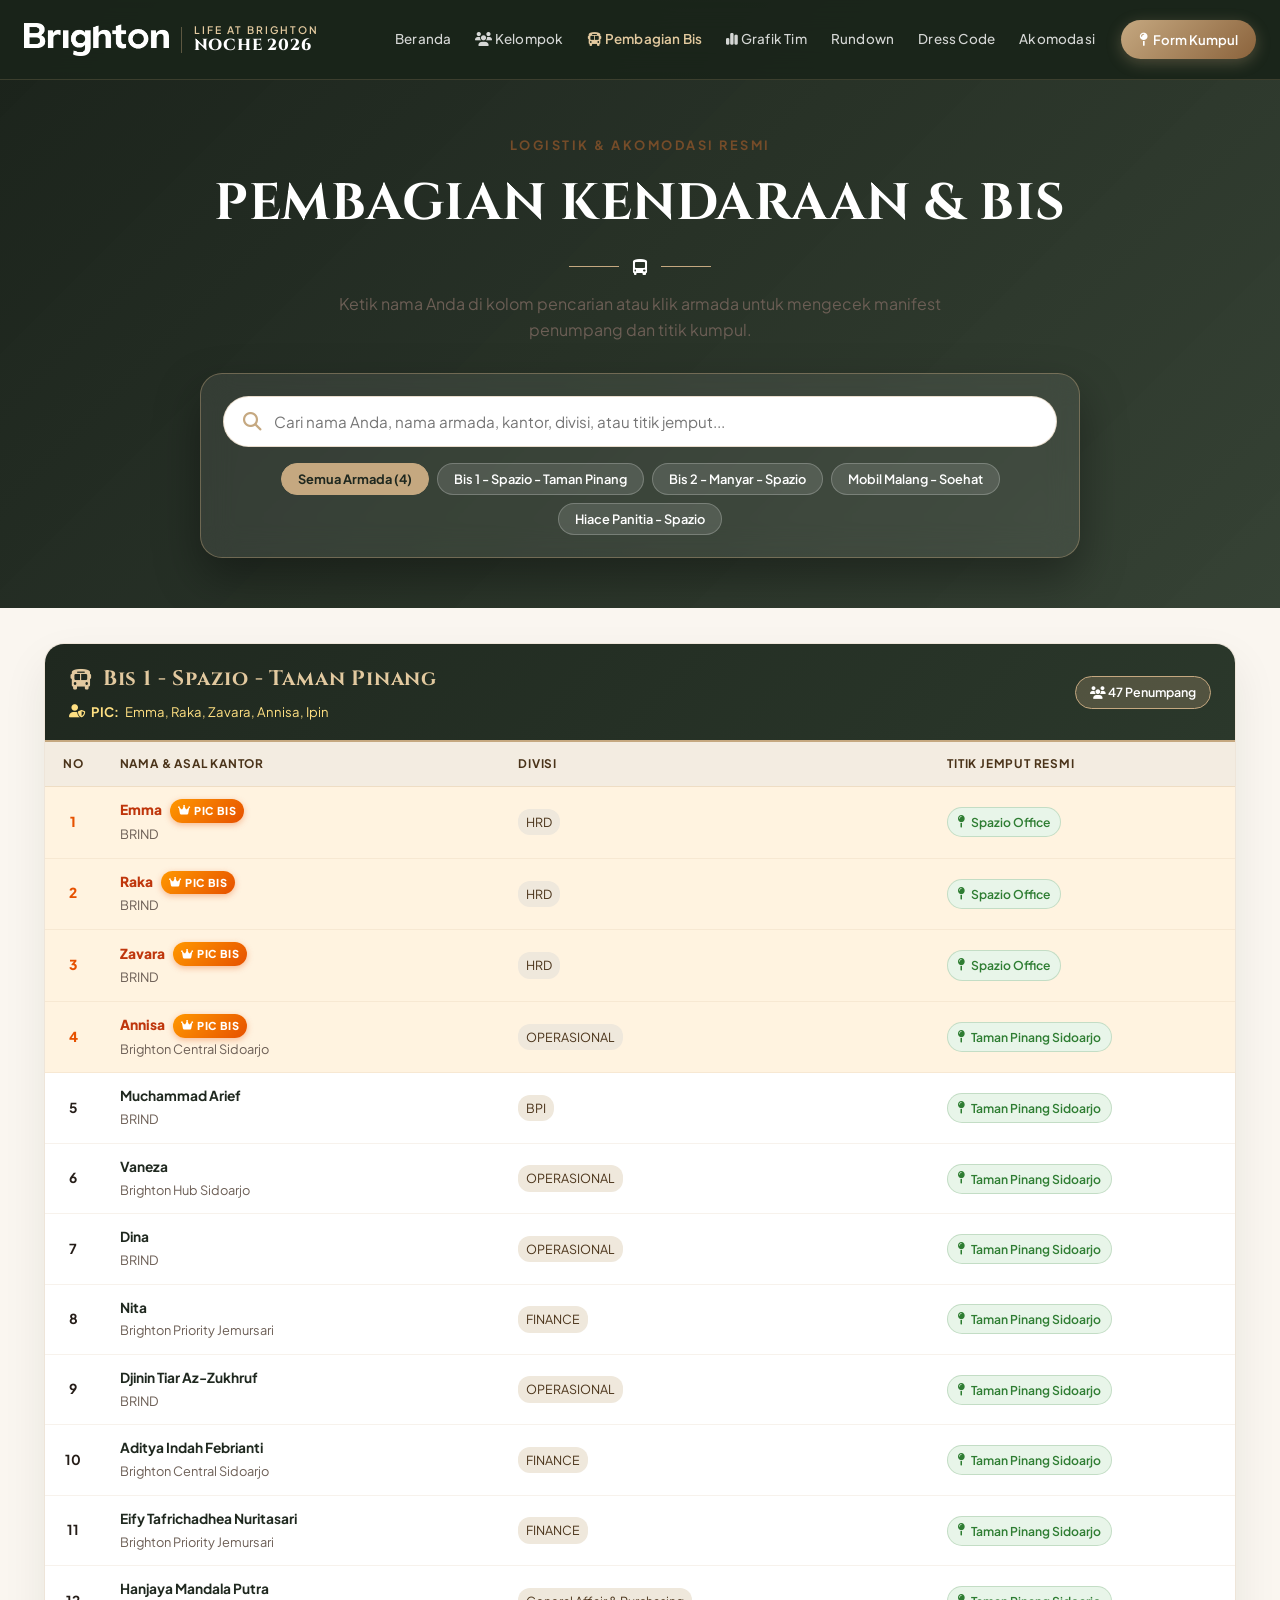
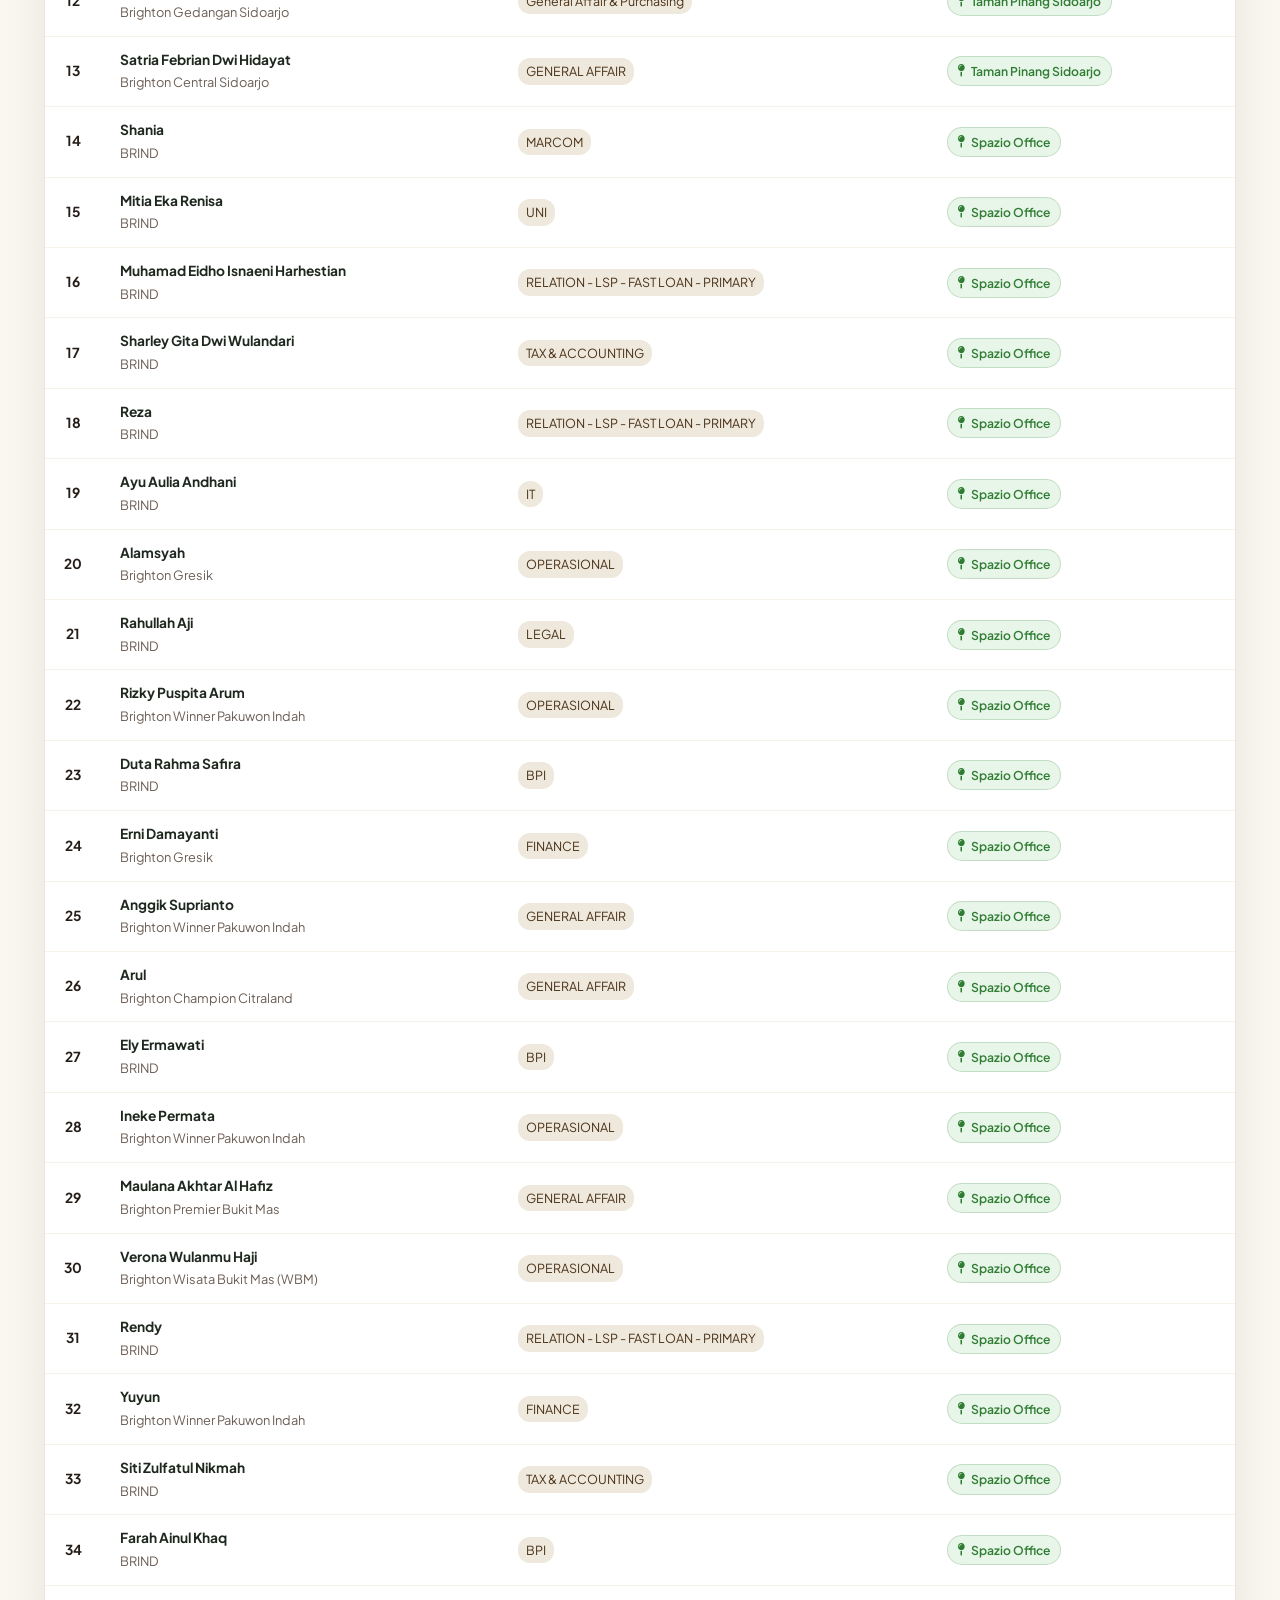
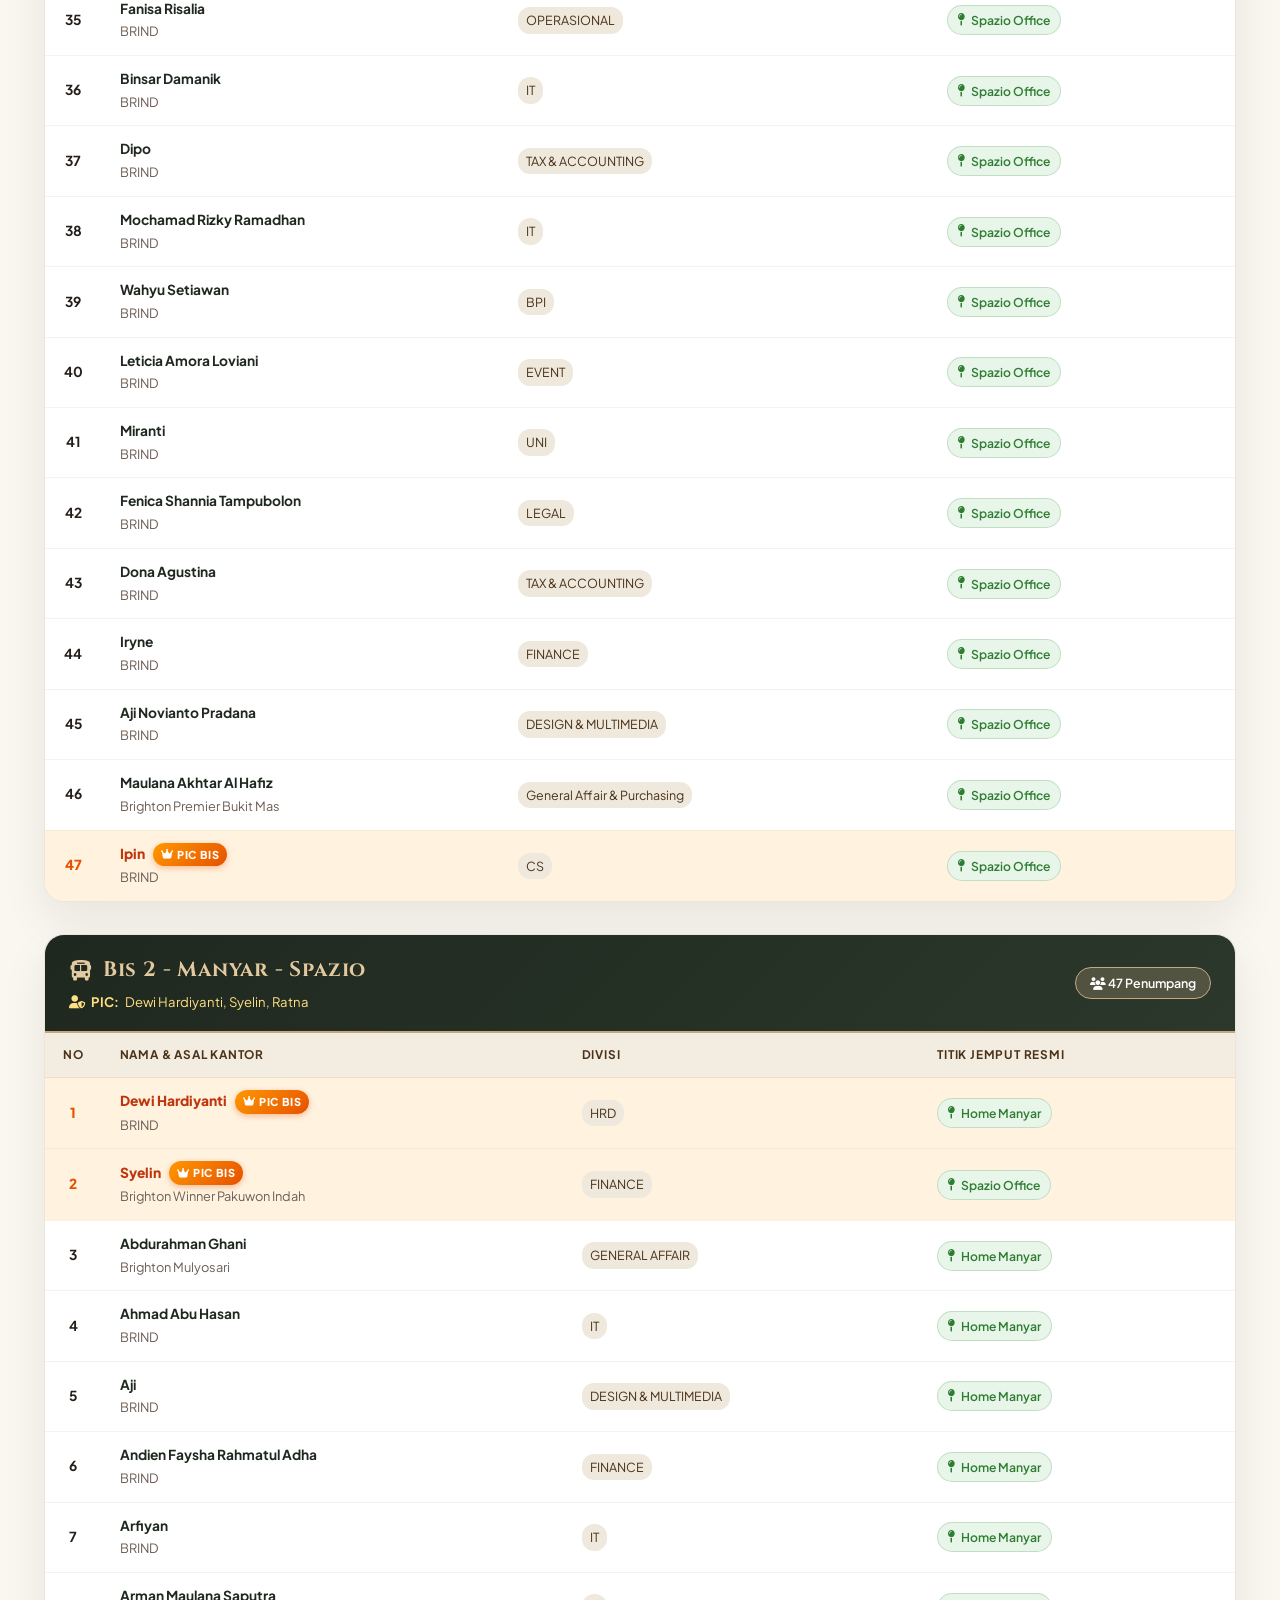
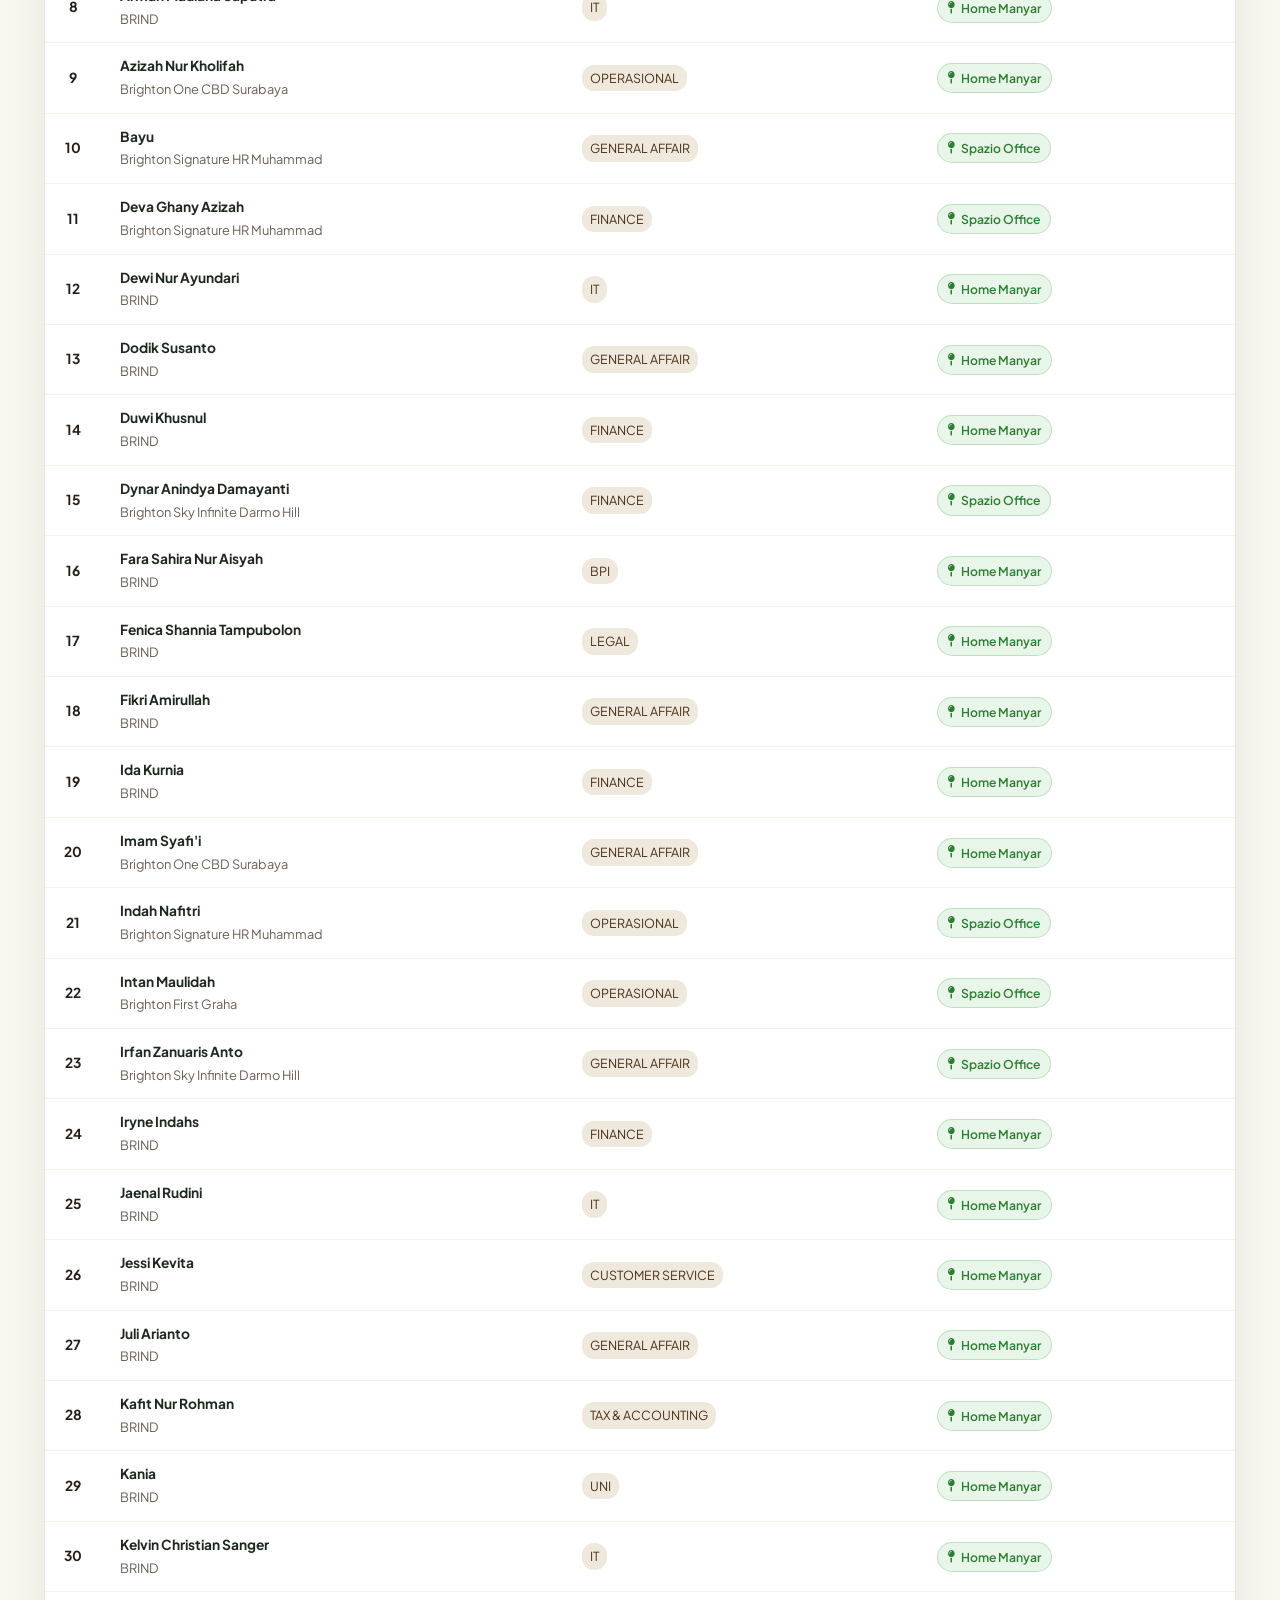
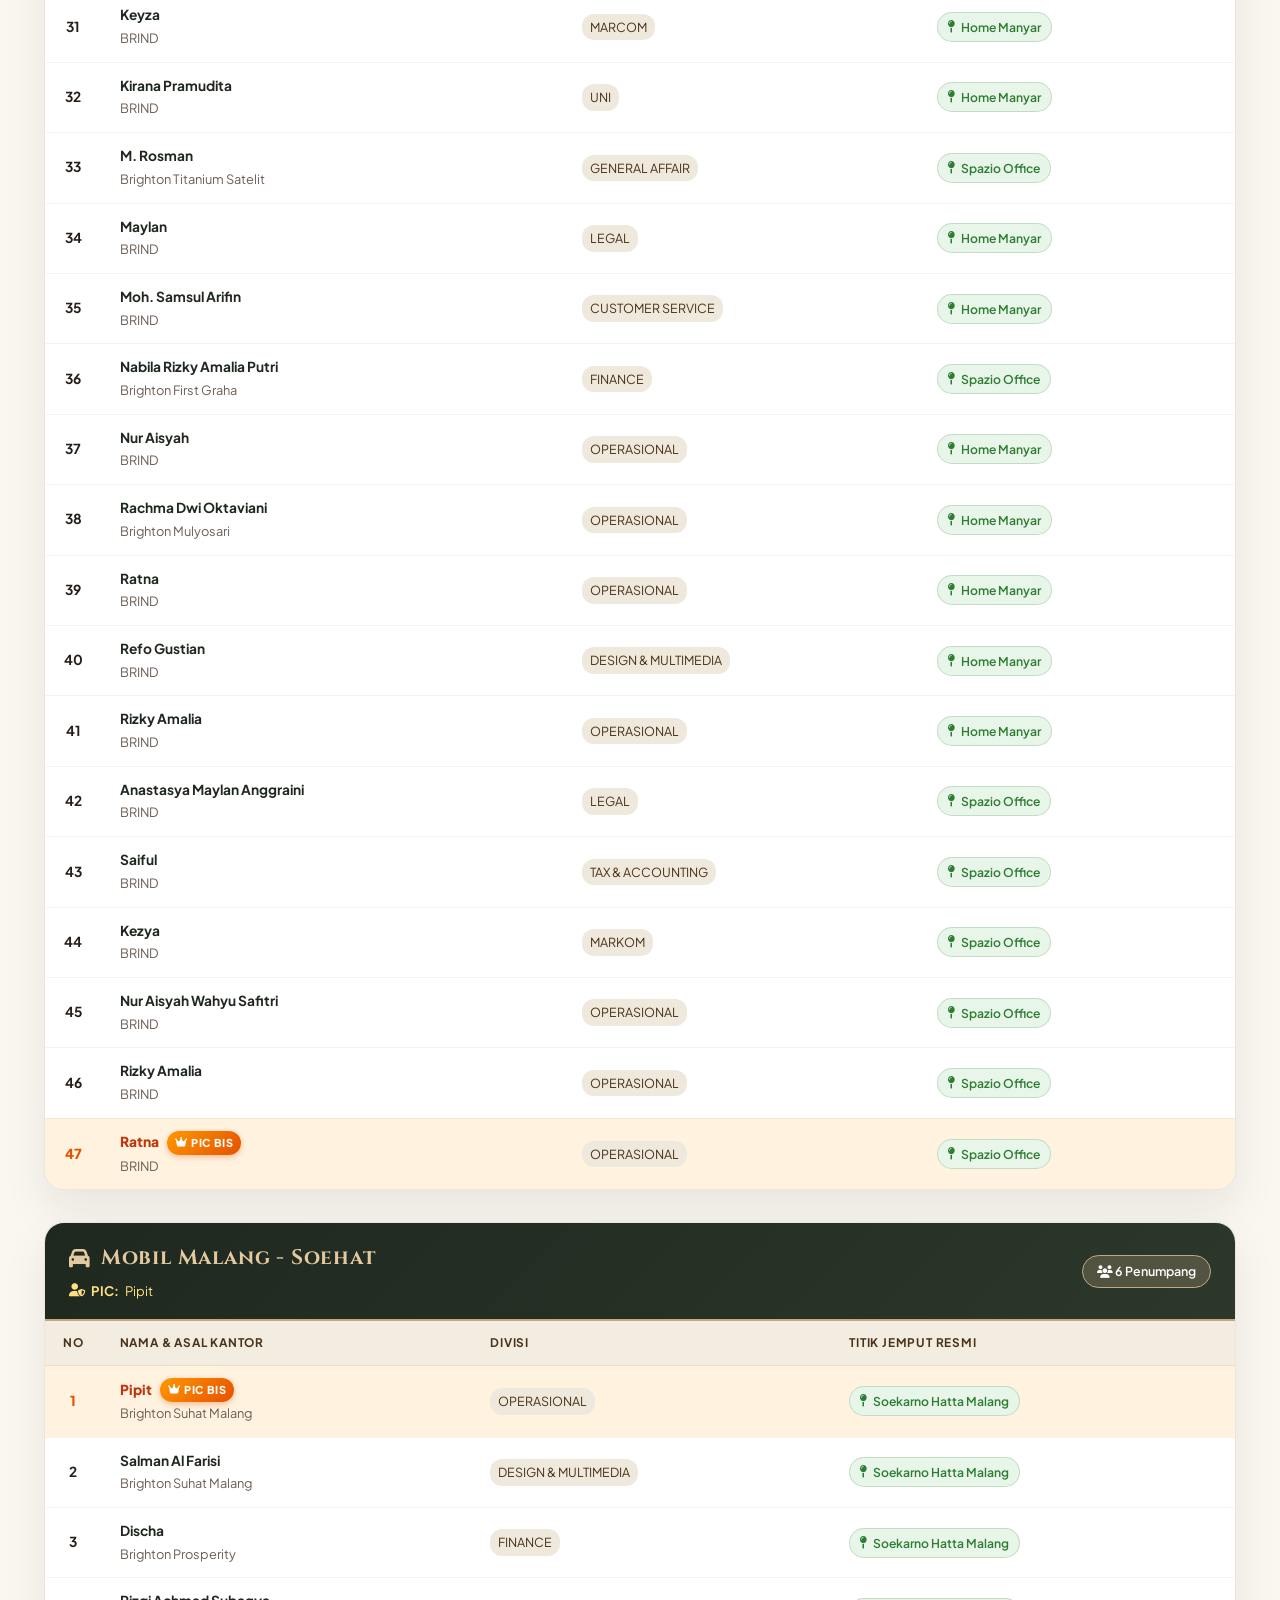
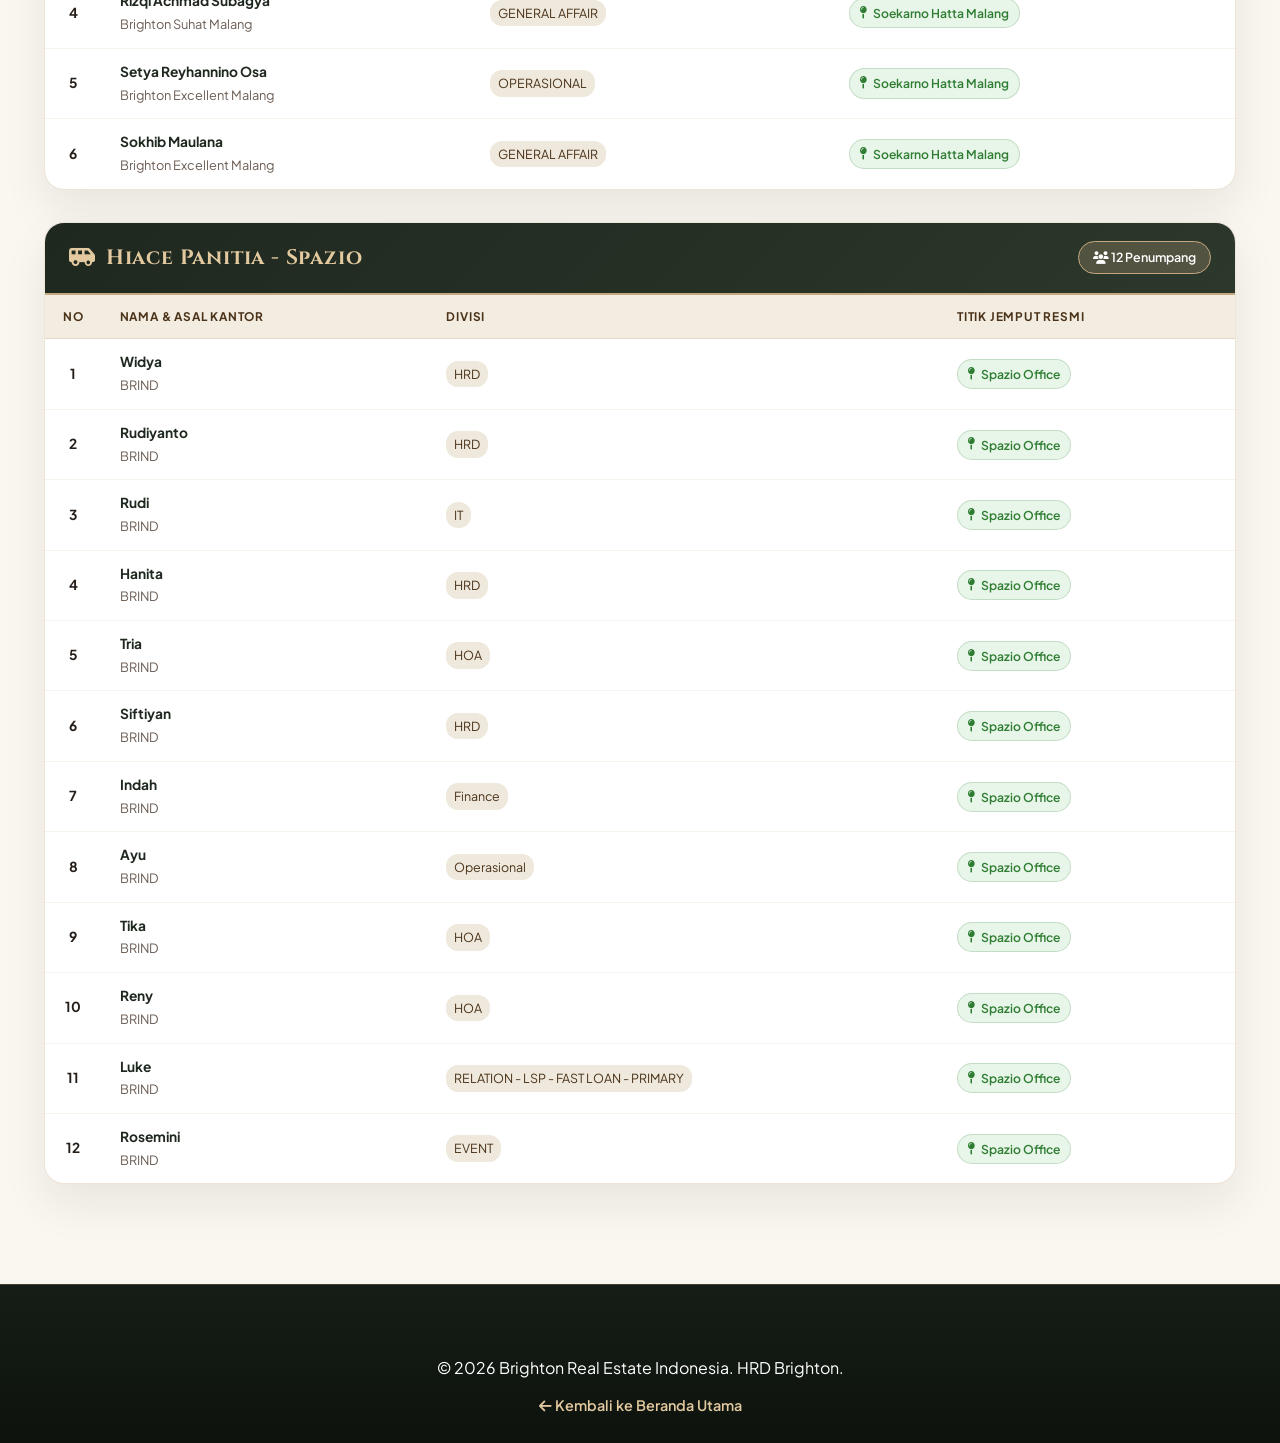
==== bis.html @ a63d6787 "update tim dan bis" ====
<!DOCTYPE html>
<html lang="id">
<head>
    <meta charset="UTF-8">
    <meta name="viewport" content="width=device-width, initial-scale=1.0, maximum-scale=5.0">
    <title>Pembagian Bis & Transportasi - Life at Brighton Noche 2026</title>
    <link rel="stylesheet" href="style.css">
    <link rel="stylesheet" href="bis.css">
    
    <!-- Google Fonts & FontAwesome -->
    <link rel="preconnect" href="https://fonts.googleapis.com">
    <link rel="preconnect" href="https://fonts.gstatic.com" crossorigin>
    <link href="https://fonts.googleapis.com/css2?family=Cinzel:wght@600;700;800;900&family=Plus+Jakarta+Sans:wght@300;400;500;600;700&display=swap" rel="stylesheet">
    <link rel="stylesheet" href="https://cdnjs.cloudflare.com/ajax/libs/font-awesome/6.5.1/css/all.min.css">
</head>
<body>
    <!-- Navbar Header -->
    <header class="navbar" id="navbar">
        <div class="nav-container">
            <a href="index.html" class="brand-logo">
                <img src="images/logo-brighton.png" alt="Brighton Real Estate" class="brighton-nav-logo">
                <div class="brand-divider"></div>
                <div class="brand-text">
                    <span class="brand-sub">LIFE AT BRIGHTON</span>
                    <span class="brand-main">NOCHE 2026</span>
                </div>
            </a>
            
            <nav class="nav-links" id="navLinks">
                <a href="index.html#hero" class="nav-item">Beranda</a>
                <a href="kelompok.html" class="nav-item"><i class="fa-solid fa-users"></i> Kelompok</a>
                <a href="bis.html" class="nav-item active highlight-nav"><i class="fa-solid fa-bus"></i> Pembagian Bis</a>
                <a href="index.html#scoreboard" class="nav-item"><i class="fa-solid fa-chart-simple"></i> Grafik Tim</a>
                <a href="index.html#schedule" class="nav-item">Rundown</a>
                <a href="index.html#dresscode" class="nav-item">Dress Code</a>
                <a href="index.html#transport" class="nav-item">Akomodasi</a>
                <a href="https://docs.google.com/forms/d/e/1FAIpQLSfqkaD5r7u9-YHUNoKOg950dkIO7lkdUXhkT6hwPVRhgtVIwg/viewform" target="_blank" class="nav-cta-btn"><i class="fa-solid fa-map-pin"></i> Form Kumpul</a>
            </nav>

            <button class="mobile-toggle" id="mobileToggle" aria-label="Buka Menu Navigasi">
                <span></span>
                <span></span>
                <span></span>
            </button>
        </div>
    </header>

    <!-- Header & Search Section -->
    <section class="bis-page-header">
        <div class="container text-center">
            <span class="sec-subtitle">LOGISTIK & AKOMODASI RESMI</span>
            <h1 class="page-title">PEMBAGIAN KENDARAAN & BIS</h1>
            <div class="sec-decor-line"><span></span><i class="fa-solid fa-bus-simple"></i><span></span></div>
            <p class="sec-desc">Ketik nama Anda di kolom pencarian atau klik armada untuk mengecek manifest penumpang dan titik kumpul.</p>
            
            <div class="search-filter-card">
                <div class="search-input-wrap">
                    <i class="fa-solid fa-magnifying-glass"></i>
                    <input type="text" id="busSearchInput" placeholder="Cari nama Anda, nama armada, kantor, divisi, atau titik jemput..." autocomplete="off">
                </div>
                <div class="filter-pills" id="vehicleFilterPills">
                    <button class="filter-pill active" data-vehicle="ALL">Semua Armada (4)</button>
                    <!-- Pills armada di-generate oleh bis.js -->
                </div>
            </div>
        </div>
    </section>

    <!-- Main Content List -->
    <main class="section-padding bg-cream" style="padding-top: 35px;">
        <div class="container">
            <div class="vehicles-cards-grid" id="vehiclesContainer">
                <!-- Rendered dynamically by bis.js -->
            </div>
        </div>
    </main>

    <!-- Footer -->
    <footer class="luxury-footer">
        <div class="container text-center">
            <p>&copy; 2026 Brighton Real Estate Indonesia. HRD Brighton.</p>
            <p style="margin-top: 10px;">
                <a href="index.html" class="back-link"><i class="fa-solid fa-arrow-left"></i> Kembali ke Beranda Utama</a>
            </p>
        </div>
    </footer>

    <script src="bis.js"></script>
</body>
</html>
---- style.css ----
/* 
  ==============================================================
  LIFE AT BRIGHTON - NOCHE DE PREMIOS 2026
  Clean & Perfectly Balanced Layout (Mobile-First Responsive)
  ==============================================================
*/

:root {
    --primary-deep: #1F281F;
    --primary-forest: #2B382B;
    --accent-gold: #C5A880;
    --gold-bright: #E2C99F;
    --earth-warm: #754C29;
    --earth-dark: #4A3319;
    --bg-cream: #FAF6F0;
    --bg-soft-gold: #F3ECE1;
    --bg-card: #FFFFFF;
    --text-primary: #251D18;
    --text-muted: #6C5E55;
    --border-light: rgba(197, 168, 128, 0.3);
    --shadow-luxury: 0 20px 45px rgba(31, 40, 31, 0.08);
    --shadow-glow: 0 10px 30px rgba(197, 168, 128, 0.25);
    --transition: all 0.35s cubic-bezier(0.16, 1, 0.3, 1);
}

* {
    margin: 0;
    padding: 0;
    box-sizing: border-box;
    -webkit-tap-highlight-color: transparent;
}

html {
    scroll-behavior: smooth;
    font-size: 16px;
}

body {
    font-family: 'Plus Jakarta Sans', sans-serif;
    background-color: var(--bg-cream);
    color: var(--text-primary);
    line-height: 1.65;
    overflow-x: hidden;
    width: 100%;
}

body.menu-open {
    overflow: hidden;
}

h1, h2, h3, h4 {
    font-family: 'Cinzel', serif;
    letter-spacing: 0.5px;
}

.container {
    max-width: 1240px;
    margin: 0 auto;
    padding: 0 24px;
    width: 100%;
}

.section-padding {
    padding: 100px 0;
    position: relative;
    z-index: 10;
}

.text-center { text-align: center; }
.bg-cream { background-color: var(--bg-cream); }
.bg-soft-gold { background-color: var(--bg-soft-gold); }

/* Spacing Helpers */
.spacing-desc {
    margin-bottom: 35px !important;
}

.spacing-desc-lg {
    margin-bottom: 40px !important;
}

/* -------------------------------------------------------------
   NAVBAR: DESKTOP & MOBILE DRAWER
   ------------------------------------------------------------- */
.navbar {
    position: fixed;
    top: 0;
    left: 0;
    width: 100%;
    height: 80px;
    z-index: 1000;
    display: flex;
    align-items: center;
    background: rgba(26, 36, 26, 0.92);
    backdrop-filter: blur(14px);
    -webkit-backdrop-filter: blur(14px);
    transition: var(--transition);
    border-bottom: 1px solid rgba(197, 168, 128, 0.2);
}

.navbar.scrolled {
    background: rgba(22, 30, 22, 0.98);
    height: 70px;
    box-shadow: 0 8px 30px rgba(0,0,0,0.25);
    border-bottom: 1px solid rgba(197, 168, 128, 0.35);
}

.nav-container {
    max-width: 1360px;
    width: 100%;
    margin: 0 auto;
    padding: 0 24px;
    display: flex;
    justify-content: space-between;
    align-items: center;
}

.brand-logo {
    text-decoration: none;
    display: flex;
    align-items: center;
    gap: 12px;
    flex-shrink: 0;
}

.brighton-nav-logo {
    height: 34px;
    width: auto;
    object-fit: contain;
    filter: brightness(0) invert(1);
    transition: var(--transition);
}

.brand-divider {
    width: 1px;
    height: 26px;
    background: rgba(197, 168, 128, 0.4);
}

.brand-text {
    display: flex;
    flex-direction: column;
}

.brand-sub {
    font-size: 0.65rem;
    letter-spacing: 2px;
    color: var(--gold-bright);
    font-weight: 600;
    line-height: 1.1;
}

.brand-main {
    font-family: 'Cinzel', serif;
    font-weight: 800;
    font-size: 1rem;
    color: #FFFFFF;
    letter-spacing: 0.8px;
    line-height: 1.2;
}

.nav-links {
    display: flex;
    align-items: center;
    gap: 16px;
}

.nav-item {
    color: rgba(255, 255, 255, 0.82);
    text-decoration: none;
    font-size: 0.84rem;
    font-weight: 500;
    letter-spacing: 0.2px;
    transition: var(--transition);
    padding: 6px 4px;
    white-space: nowrap;
}

.nav-item:hover, .nav-item.active {
    color: var(--gold-bright);
}

.highlight-nav {
    color: #FFAAA6;
    font-weight: 600;
}

.nav-cta-btn {
    background: linear-gradient(135deg, var(--accent-gold), #8B633C);
    color: #FFFFFF;
    text-decoration: none;
    padding: 9px 18px;
    border-radius: 30px;
    font-weight: 600;
    font-size: 0.82rem;
    transition: var(--transition);
    box-shadow: 0 4px 15px rgba(197, 168, 128, 0.3);
    white-space: nowrap;
    margin-left: 6px;
    display: inline-flex;
    align-items: center;
    gap: 6px;
}

.nav-cta-btn:hover {
    transform: translateY(-2px);
    box-shadow: 0 6px 20px rgba(197, 168, 128, 0.5);
    color: #FFFFFF;
}

/* Mobile Hamburger Toggle */
.mobile-toggle {
    display: none;
    background: transparent;
    border: none;
    outline: none;
    cursor: pointer;
    padding: 8px;
    flex-direction: column;
    gap: 5px;
    z-index: 1001;
}

.mobile-toggle span {
    display: block;
    width: 25px;
    height: 2.5px;
    background: #FFFFFF;
    border-radius: 2px;
    transition: var(--transition);
}

.mobile-toggle.active span:nth-child(1) {
    transform: translateY(7.5px) rotate(45deg);
    background: var(--gold-bright);
}

.mobile-toggle.active span:nth-child(2) {
    opacity: 0;
}

.mobile-toggle.active span:nth-child(3) {
    transform: translateY(-7.5px) rotate(-45deg);
    background: var(--gold-bright);
}

/* -------------------------------------------------------------
   HERO SECTION
   ------------------------------------------------------------- */
.parallax-hero {
    position: relative;
    width: 100%;
    min-height: 100vh;
    display: flex;
    align-items: center;
    justify-content: center;
    overflow: hidden;
    background: #0f1610;
    padding-top: 80px;
}

.parallax-layer {
    position: absolute;
    top: 0;
    left: 0;
    width: 100%;
    height: 100%;
    background-size: cover;
    background-position: center bottom;
    background-repeat: no-repeat;
    pointer-events: none;
    will-change: transform;
}

.layer-sky {
    background-image: 
        radial-gradient(circle at 50% 20%, rgba(226, 201, 159, 0.5), transparent 60%),
        linear-gradient(to bottom, #172118 0%, #304130 50%, #685b46 80%, #9e7f5e 100%);
    z-index: 1;
}

.layer-mountain-distant {
    background-image: url('https://images.unsplash.com/photo-1464822759023-fed622ff2c3b?auto=format&fit=crop&w=2000&q=80');
    opacity: 0.38;
    filter: sepia(0.3) saturate(1.1) brightness(0.9);
    mix-blend-mode: luminosity;
    z-index: 2;
}

.layer-mountain-mid {
    background-image: url('https://images.unsplash.com/photo-1511497584788-87676104235f?auto=format&fit=crop&w=2000&q=80');
    opacity: 0.55;
    mix-blend-mode: multiply;
    z-index: 3;
}

.layer-fog {
    background: radial-gradient(ellipse at 50% 65%, rgba(244, 235, 225, 0.28) 0%, rgba(31, 40, 31, 0.8) 75%);
    z-index: 4;
}

.layer-foreground {
    background-image: linear-gradient(to bottom, transparent 65%, #FAF6F0 98%), url('https://images.unsplash.com/photo-1542273917363-3b1817f69a2d?auto=format&fit=crop&w=2000&q=80');
    background-position: center bottom;
    opacity: 0.45;
    z-index: 5;
}

.hero-center-wrapper {
    position: relative;
    z-index: 8;
    width: 100%;
    max-width: 980px;
    margin: 0 auto;
    padding: 60px 20px 40px;
    display: flex;
    flex-direction: column;
    align-items: center;
    justify-content: center;
    text-align: center;
}

.hero-content {
    width: 100%;
    margin: 0 auto;
    color: #FFFFFF;
}

.hero-tag-badge {
    display: inline-flex;
    align-items: center;
    gap: 8px;
    padding: 7px 18px;
    background: rgba(226, 201, 159, 0.16);
    border: 1px solid var(--accent-gold);
    border-radius: 40px;
    color: var(--gold-bright);
    font-size: 0.8rem;
    font-weight: 600;
    letter-spacing: 1.5px;
    text-transform: uppercase;
    margin-bottom: 16px;
    backdrop-filter: blur(8px);
}

.hero-event-lead {
    font-size: 1.1rem;
    font-weight: 500;
    letter-spacing: 5px;
    color: rgba(255, 255, 255, 0.85);
    margin-bottom: 10px;
}

.hero-title {
    font-size: clamp(2.3rem, 7vw, 5.2rem);
    font-weight: 900;
    letter-spacing: 2px;
    line-height: 1.1;
    margin-bottom: 14px;
    text-shadow: 0 6px 30px rgba(0, 0, 0, 0.7);
    color: #FFFFFF;
}

.hero-title span { color: var(--gold-bright); }

.hero-italic-tagline {
    font-family: 'Playfair Display', serif;
    font-style: italic;
    font-size: clamp(1.5rem, 4vw, 2.7rem);
    color: var(--gold-bright);
    margin-bottom: 12px;
}

.hero-description {
    font-size: 1.05rem;
    letter-spacing: 0.3px;
    color: rgba(255, 255, 255, 0.9);
    margin-bottom: 30px;
    max-width: 680px;
    margin-left: auto;
    margin-right: auto;
}

.hero-meta-glass {
    display: flex;
    justify-content: center;
    align-items: center;
    gap: 36px;
    background: rgba(25, 33, 25, 0.75);
    border: 1px solid rgba(197, 168, 128, 0.45);
    border-radius: 20px;
    padding: 18px 36px;
    backdrop-filter: blur(16px);
    box-shadow: 0 15px 40px rgba(0,0,0,0.4);
    margin: 0 auto 30px auto;
    max-width: 740px;
}

.meta-item { display: flex; align-items: center; gap: 14px; text-align: left; }
.meta-icon i { font-size: 1.9rem; color: var(--gold-bright); }
.meta-label { display: block; font-size: 0.7rem; letter-spacing: 1.2px; color: rgba(255, 255, 255, 0.65); font-weight: 600; }
.meta-val { display: block; font-size: 1.05rem; font-weight: 700; color: #FFFFFF; }
.meta-sep { width: 1px; height: 42px; background: rgba(197, 168, 128, 0.35); }

.hero-buttons { 
    display: flex; 
    justify-content: center; 
    gap: 16px; 
    flex-wrap: wrap;
}

.btn-gold-glow {
    background: linear-gradient(135deg, var(--accent-gold), #8A5F35);
    color: #FFFFFF;
    text-decoration: none;
    font-weight: 700;
    font-size: 0.92rem;
    padding: 14px 28px;
    border-radius: 50px;
    display: inline-flex;
    align-items: center;
    justify-content: center;
    gap: 10px;
    box-shadow: var(--shadow-glow);
    transition: var(--transition);
}
.btn-gold-glow:hover { transform: translateY(-2px); box-shadow: 0 12px 35px rgba(197, 168, 128, 0.55); }

.btn-glass {
    background: rgba(255, 255, 255, 0.1);
    color: #FFFFFF;
    text-decoration: none;
    font-weight: 600;
    font-size: 0.92rem;
    padding: 14px 28px;
    border-radius: 50px;
    display: inline-flex;
    align-items: center;
    justify-content: center;
    gap: 10px;
    border: 1px solid rgba(255, 255, 255, 0.35);
    backdrop-filter: blur(10px);
    transition: var(--transition);
}
.btn-glass:hover { background: #FFFFFF; color: var(--primary-deep); border-color: #FFFFFF; transform: translateY(-2px); }

/* -------------------------------------------------------------
   PARALLAX SPIRIT & COUNTDOWN
   ------------------------------------------------------------- */
.quote-parallax-break {
    position: relative;
    background-image: url('https://images.unsplash.com/photo-1506744038136-46273834b3fb?auto=format&fit=crop&w=2000&q=80');
    background-attachment: fixed;
    background-position: center;
    background-size: cover;
    padding: 100px 20px;
    color: #FFFFFF;
}

.quote-overlay {
    position: absolute;
    top: 0;
    left: 0;
    width: 100%;
    height: 100%;
    background: linear-gradient(135deg, rgba(31, 40, 31, 0.92), rgba(117, 76, 41, 0.85));
}

.quote-content {
    position: relative;
    z-index: 2;
    max-width: 920px;
    margin: 0 auto;
}

.quote-badge {
    display: inline-block;
    letter-spacing: 3px;
    font-size: 0.8rem;
    color: var(--gold-bright);
    font-weight: 700;
    margin-bottom: 16px;
}

.quote-content blockquote {
    font-family: 'Cinzel', serif;
    font-size: clamp(1.5rem, 3.2vw, 2.5rem);
    font-weight: 800;
    line-height: 1.3;
    margin-bottom: 14px;
    color: #FFFFFF;
}

.quote-submotto {
    font-size: 1.1rem;
    color: rgba(255, 255, 255, 0.9);
    margin-bottom: 30px;
}

.centered-countdown {
    background: rgba(18, 26, 19, 0.82);
    border: 1px solid rgba(197, 168, 128, 0.45);
    display: inline-block;
    padding: 18px 36px;
    border-radius: 50px;
    box-shadow: 0 15px 40px rgba(0,0,0,0.35);
    backdrop-filter: blur(12px);
    max-width: 100%;
}

.countdown-title {
    display: block;
    font-size: 0.74rem;
    letter-spacing: 2px;
    color: var(--gold-bright);
    font-weight: 700;
    margin-bottom: 10px;
    text-transform: uppercase;
}

.countdown-boxes {
    display: flex;
    align-items: center;
    justify-content: center;
    gap: 16px;
}

.cd-box {
    display: flex;
    flex-direction: column;
    align-items: center;
}

.cd-box span {
    font-family: 'Cinzel', serif;
    font-size: 2.1rem;
    font-weight: 800;
    color: #FFFFFF;
    line-height: 1;
}

.cd-box small {
    font-size: 0.65rem;
    letter-spacing: 1px;
    color: rgba(255, 255, 255, 0.65);
    margin-top: 4px;
}

.cd-colon {
    font-size: 1.5rem;
    color: var(--gold-bright);
    margin-bottom: 10px;
}

/* -------------------------------------------------------------
   GRAFIK LIVE & LEADERBOARD (Box 9 & 10 Centered)
   ------------------------------------------------------------- */
.games-rule-banner {
    display: grid;
    grid-template-columns: repeat(auto-fit, minmax(240px, 1fr));
    gap: 18px;
    background: #FFFFFF;
    padding: 24px;
    border-radius: 20px;
    border: 1px solid var(--border-light);
    box-shadow: var(--shadow-luxury);
    margin-bottom: 30px;
}

.rule-col {
    display: flex;
    align-items: flex-start;
    gap: 14px;
}

.rule-icon {
    width: 44px;
    height: 44px;
    background: rgba(117, 76, 41, 0.1);
    color: var(--earth-warm);
    border-radius: 12px;
    display: flex;
    align-items: center;
    justify-content: center;
    font-size: 1.25rem;
    flex-shrink: 0;
}

.heart-icon {
    background: rgba(220, 53, 69, 0.1);
    color: #dc3545;
}

.rule-col strong {
    display: block;
    font-size: 0.95rem;
    color: var(--primary-deep);
    margin-bottom: 2px;
}

.rule-col p {
    font-size: 0.83rem;
    color: var(--text-muted);
    line-height: 1.4;
}

.board-top-controls {
    display: flex;
    justify-content: space-between;
    align-items: center;
    margin-bottom: 20px;
    padding: 0 4px;
    flex-wrap: wrap;
    gap: 10px;
}

.status-live {
    display: inline-flex;
    align-items: center;
    gap: 8px;
    font-size: 0.82rem;
    font-weight: 700;
    color: #2E7D32;
    background: #E8F5E9;
    padding: 6px 14px;
    border-radius: 30px;
}

.live-dot {
    width: 9px;
    height: 9px;
    background: #2E7D32;
    border-radius: 50%;
    animation: livePulse 1.5s infinite;
}

@keyframes livePulse {
    0% { transform: scale(0.9); opacity: 0.7; }
    50% { transform: scale(1.3); opacity: 1; }
    100% { transform: scale(0.9); opacity: 0.7; }
}

.last-sync-time {
    font-size: 0.82rem;
    color: var(--text-muted);
}

.chart-display-card {
    background: #FFFFFF;
    border-radius: 22px;
    padding: 26px;
    border: 1px solid var(--border-light);
    box-shadow: var(--shadow-luxury);
    margin-bottom: 35px;
}

.chart-header-flex {
    display: flex;
    justify-content: space-between;
    align-items: center;
    margin-bottom: 20px;
    border-bottom: 1px solid var(--border-light);
    padding-bottom: 14px;
    flex-wrap: wrap;
    gap: 10px;
}

.chart-header-flex h3 {
    font-size: 1.35rem;
    color: var(--primary-deep);
    display: flex;
    align-items: center;
    gap: 8px;
}

.chart-header-flex p {
    font-size: 0.85rem;
    color: var(--text-muted);
}

.chart-canvas-wrap {
    position: relative;
    height: 360px;
    width: 100%;
}

.teams-leaderboard-grid {
    display: grid;
    grid-template-columns: repeat(auto-fit, minmax(280px, 1fr));
    gap: 20px;
    margin-bottom: 30px;
}

@media (min-width: 900px) {
    .teams-leaderboard-grid .centered-last-items:nth-last-child(2) {
        grid-column: 2 / span 1;
    }
}

.team-card {
    background: #FFFFFF;
    border-radius: 18px;
    padding: 20px;
    border: 1px solid var(--border-light);
    box-shadow: 0 6px 20px rgba(0,0,0,0.03);
    display: flex;
    flex-direction: column;
    justify-content: space-between;
    transition: var(--transition);
    position: relative;
    overflow: hidden;
}

.team-card:hover {
    transform: translateY(-4px);
    box-shadow: var(--shadow-luxury);
}

.team-rank-badge {
    position: absolute;
    top: 16px;
    right: 18px;
    width: 32px;
    height: 32px;
    border-radius: 50%;
    background: var(--bg-cream);
    display: flex;
    align-items: center;
    justify-content: center;
    font-family: 'Cinzel', serif;
    font-weight: 800;
    font-size: 0.85rem;
    color: var(--primary-deep);
    border: 1px solid var(--border-light);
}

.rank-1 {
    background: linear-gradient(135deg, #FFE082, #FFB300);
    color: #4A3319;
    border: none;
    box-shadow: 0 4px 12px rgba(255, 179, 0, 0.4);
}

.rank-2 {
    background: linear-gradient(135deg, #ECEFF1, #B0BEC5);
    color: #263238;
    border: none;
}

.rank-3 {
    background: linear-gradient(135deg, #FFCCBC, #D7CCC8);
    color: #4E342E;
    border: none;
}

.team-meta h3 {
    font-size: 1.25rem;
    color: var(--primary-deep);
    margin-bottom: 4px;
}

.team-members-count {
    font-size: 0.8rem;
    color: var(--text-muted);
    display: flex;
    align-items: center;
    gap: 6px;
    margin-bottom: 14px;
}

.team-love-box {
    background: rgba(244, 235, 225, 0.5);
    border-radius: 12px;
    padding: 12px 16px;
    display: flex;
    align-items: center;
    justify-content: space-between;
    border: 1px dashed var(--accent-gold);
}

.love-score-wrap {
    display: flex;
    align-items: center;
    gap: 8px;
}

.love-score-wrap i {
    font-size: 1.7rem;
    color: #e63946;
    animation: heartBeat 2s infinite ease-in-out;
}

@keyframes heartBeat {
    0%, 100% { transform: scale(1); }
    15% { transform: scale(1.18); }
    30% { transform: scale(1); }
    45% { transform: scale(1.15); }
}

.love-points-count {
    font-family: 'Cinzel', serif;
    font-size: 1.7rem;
    font-weight: 800;
    color: var(--primary-deep);
}

.love-label {
    font-size: 0.7rem;
    letter-spacing: 1px;
    color: var(--earth-warm);
    font-weight: 700;
    text-transform: uppercase;
}

/* -------------------------------------------------------------
   DESTINATION SHOWCASE
   ------------------------------------------------------------- */
.destination-showcase {
    display: grid;
    grid-template-columns: repeat(auto-fit, minmax(320px, 1fr));
    gap: 30px;
}

.dest-card {
    background: var(--bg-card);
    border-radius: 22px;
    overflow: hidden;
    box-shadow: var(--shadow-luxury);
    border: 1px solid var(--border-light);
    transition: var(--transition);
}

.dest-img-box {
    height: 260px;
    position: relative;
    overflow: hidden;
    background: #000;
}

.real-venue-img {
    width: 100%;
    height: 100%;
    object-fit: cover;
    transition: transform 0.6s ease;
}

.dest-card:hover .real-venue-img {
    transform: scale(1.04);
}

.dest-tag {
    position: absolute;
    top: 16px;
    right: 16px;
    background: rgba(31, 40, 31, 0.88);
    color: var(--gold-bright);
    padding: 6px 14px;
    border-radius: 30px;
    font-size: 0.78rem;
    font-weight: 600;
    letter-spacing: 0.8px;
    backdrop-filter: blur(8px);
    border: 1px solid var(--accent-gold);
}

.dest-info {
    padding: 24px;
}

.dest-info h3 {
    font-size: 1.35rem;
    color: var(--primary-deep);
    margin-bottom: 8px;
}

.dest-info p {
    color: var(--text-muted);
    font-size: 0.92rem;
    line-height: 1.6;
}

/* -------------------------------------------------------------
   OUTBOUND TRIAD
   ------------------------------------------------------------- */
.outbound-triad-grid {
    display: grid;
    grid-template-columns: repeat(auto-fit, minmax(290px, 1fr));
    gap: 26px;
}

.out-card {
    background: var(--bg-card);
    border-radius: 20px;
    overflow: hidden;
    box-shadow: var(--shadow-luxury);
    border: 1px solid var(--border-light);
    transition: var(--transition);
}

.out-img-holder {
    height: 220px;
    background-size: cover;
    background-position: center;
    position: relative;
}

.flyingfox-bg { background-image: url('https://images.unsplash.com/photo-1526772662000-3f88f10405ff?auto=format&fit=crop&w=800&q=80'); }
.rappelling-bg { background-image: url('https://images.unsplash.com/photo-1551632811-561732d1e306?auto=format&fit=crop&w=800&q=80'); }
.fungames-bg  { background-image: url('https://images.unsplash.com/photo-1529156069898-49953e39b3ac?auto=format&fit=crop&w=800&q=80'); }

.out-badge {
    position: absolute;
    bottom: 14px;
    left: 14px;
    background: rgba(31, 40, 31, 0.88);
    color: var(--gold-bright);
    padding: 5px 14px;
    border-radius: 20px;
    font-size: 0.74rem;
    font-weight: 700;
    letter-spacing: 0.8px;
}

.out-body {
    padding: 22px;
}

.out-body h3 {
    font-size: 1.3rem;
    color: var(--primary-deep);
    margin-bottom: 8px;
}

.out-body p {
    color: var(--text-muted);
    font-size: 0.9rem;
    line-height: 1.55;
}

/* -------------------------------------------------------------
   QR & FORM PENDAFTARAN
   ------------------------------------------------------------- */
.register-interactive-card {
    background: linear-gradient(135deg, var(--primary-deep), #151d15);
    border-radius: 24px;
    padding: 40px;
    color: #FFFFFF;
    display: grid;
    grid-template-columns: 1.2fr 0.9fr;
    gap: 36px;
    align-items: center;
    box-shadow: 0 25px 60px rgba(0,0,0,0.3);
    border: 1px solid rgba(197, 168, 128, 0.4);
}

.reg-badge {
    display: inline-block;
    background: rgba(226, 201, 159, 0.15);
    color: var(--gold-bright);
    border: 1px solid var(--accent-gold);
    padding: 5px 12px;
    border-radius: 20px;
    font-size: 0.72rem;
    font-weight: 700;
    letter-spacing: 1px;
    margin-bottom: 14px;
}

.reg-left h2 {
    font-size: clamp(1.6rem, 3vw, 2.1rem);
    color: #FFFFFF;
    margin-bottom: 14px;
}

.reg-left p {
    color: rgba(255, 255, 255, 0.85);
    font-size: 0.92rem;
    margin-bottom: 20px;
}

.reg-rules-check {
    list-style: none;
    margin-bottom: 24px;
}

.reg-rules-check li {
    display: flex;
    gap: 10px;
    margin-bottom: 10px;
    font-size: 0.9rem;
    color: rgba(255, 255, 255, 0.9);
}

.reg-rules-check li i {
    color: var(--gold-bright);
}

.btn-google-form {
    background: linear-gradient(135deg, #FFB300, #F57C00);
    color: #FFFFFF;
    text-decoration: none;
    font-weight: 700;
    font-size: 0.92rem;
    padding: 13px 26px;
    border-radius: 50px;
    display: inline-flex;
    align-items: center;
    justify-content: center;
    gap: 8px;
    transition: var(--transition);
    box-shadow: 0 8px 25px rgba(245, 124, 0, 0.4);
}

.btn-google-form:hover {
    transform: translateY(-2px);
    box-shadow: 0 12px 35px rgba(245, 124, 0, 0.6);
}

.qr-dedicated-card {
    background: #FFFFFF;
    border-radius: 20px;
    padding: 24px 20px;
    color: var(--primary-deep);
    box-shadow: 0 15px 40px rgba(0,0,0,0.25);
    display: inline-block;
    max-width: 300px;
    width: 100%;
}

.qr-tag-top {
    font-size: 0.7rem;
    font-weight: 800;
    letter-spacing: 1.5px;
    color: var(--earth-warm);
    margin-bottom: 10px;
}

.qr-image-wrapper {
    width: 190px;
    height: 190px;
    margin: 0 auto 10px auto;
    border: 2px dashed var(--accent-gold);
    padding: 6px;
    border-radius: 12px;
}

.qr-real-img {
    width: 100%;
    height: 100%;
    object-fit: contain;
}

.qr-footer-scan {
    display: block;
    font-family: 'Cinzel', serif;
    font-weight: 800;
    font-size: 1.15rem;
    letter-spacing: 1.5px;
    color: var(--primary-deep);
}

.qr-note {
    font-size: 0.75rem;
    color: var(--text-muted);
    margin-top: 5px;
}

/* -------------------------------------------------------------
   SCHEDULE, DRESS CODE, FOOTER
   ------------------------------------------------------------- */
.sec-subtitle {
    font-size: 0.8rem;
    letter-spacing: 2.5px;
    color: var(--earth-warm);
    font-weight: 700;
    display: block;
    margin-bottom: 6px;
    text-transform: uppercase;
}

.sec-title {
    font-size: clamp(1.8rem, 3.2vw, 2.6rem);
    color: var(--primary-deep);
    font-weight: 800;
    margin-bottom: 12px;
}

.sec-decor-line {
    display: flex;
    align-items: center;
    justify-content: center;
    gap: 14px;
    margin-bottom: 16px;
}

.sec-decor-line span {
    width: 50px;
    height: 1px;
    background: var(--accent-gold);
}

.sec-desc {
    max-width: 680px;
    margin: 0 auto;
    color: var(--text-muted);
    font-size: 1rem;
}

.schedule-timeline {
    max-width: 920px;
    margin: 0 auto;
    position: relative;
}

.schedule-timeline::before {
    content: '';
    position: absolute;
    left: 185px;
    top: 15px;
    bottom: 20px;
    width: 2px;
    background: linear-gradient(to bottom, var(--accent-gold), var(--primary-deep));
}

.timeline-row {
    display: flex;
    align-items: flex-start;
    margin-bottom: 26px;
    position: relative;
}

.t-time {
    width: 160px;
    text-align: right;
    padding-right: 22px;
    font-family: 'Cinzel', serif;
    font-size: 1.05rem;
    font-weight: 700;
    color: var(--primary-deep);
}

.t-dur {
    display: block;
    font-family: 'Plus Jakarta Sans', sans-serif;
    font-size: 0.78rem;
    color: var(--earth-warm);
    font-weight: 500;
}

.t-node {
    width: 42px;
    height: 42px;
    border-radius: 50%;
    background: #FFFFFF;
    border: 2px solid var(--accent-gold);
    display: flex;
    align-items: center;
    justify-content: center;
    color: var(--primary-forest);
    font-size: 0.95rem;
    z-index: 2;
    box-shadow: 0 4px 15px rgba(0,0,0,0.06);
    flex-shrink: 0;
}

.t-content {
    background: #FFFFFF;
    padding: 20px 24px;
    border-radius: 16px;
    margin-left: 22px;
    flex-grow: 1;
    border: 1px solid var(--border-light);
    box-shadow: 0 6px 20px rgba(0,0,0,0.03);
    transition: var(--transition);
}

.highlight-timeline .t-node {
    background: var(--earth-warm);
    color: #FFFFFF;
    border-color: var(--earth-warm);
}

.highlight-timeline .t-content {
    border-left: 5px solid var(--earth-warm);
    background: #FFFAF5;
}

.award-highlight .t-node {
    background: var(--accent-gold);
    color: #FFFFFF;
    box-shadow: 0 0 16px rgba(197, 168, 128, 0.8);
}

.award-highlight .t-content {
    border-left: 5px solid var(--accent-gold);
    background: #FFFDF9;
}

.badge-featured, .badge-gold {
    display: inline-block;
    color: #FFFFFF;
    font-size: 0.7rem;
    font-weight: 700;
    padding: 3px 9px;
    border-radius: 20px;
    margin-bottom: 6px;
}
.badge-featured { background: var(--earth-warm); }
.badge-gold { background: var(--accent-gold); }

/* Dress Code Styles */
.dc-dual-container {
    display: grid;
    grid-template-columns: repeat(auto-fit, minmax(320px, 1fr));
    gap: 30px;
    margin-bottom: 40px;
}

.dc-box {
    background: #FFFFFF;
    border-radius: 22px;
    overflow: hidden;
    box-shadow: var(--shadow-luxury);
    border: 1px solid var(--border-light);
}

.dc-top-banner {
    background: linear-gradient(135deg, var(--primary-deep), var(--primary-forest));
    color: #FFFFFF;
    padding: 20px 24px;
    display: flex;
    align-items: center;
    gap: 16px;
}

.dc-top-banner i { font-size: 2rem; color: var(--gold-bright); }
.awarding-banner { background: linear-gradient(135deg, var(--earth-dark), var(--earth-warm)); }

.dc-inner { padding: 26px; }
.dc-alert-box {
    display: flex;
    align-items: center;
    gap: 12px;
    background: rgba(117, 76, 41, 0.08);
    border-left: 4px solid var(--earth-warm);
    padding: 12px 16px;
    border-radius: 8px;
    margin-bottom: 20px;
    font-size: 0.88rem;
    color: var(--earth-dark);
}
.info-box {
    background: rgba(197, 168, 128, 0.12);
    border-left: 4px solid var(--accent-gold);
    color: var(--primary-deep);
}

.dc-list { list-style: none; margin-bottom: 20px; }
.dc-list li { display: flex; gap: 12px; margin-bottom: 10px; font-size: 0.92rem; }
.dc-list li i { color: var(--accent-gold); margin-top: 4px; }

.fw-badges { display: flex; gap: 10px; flex-wrap: wrap; margin-top: 8px; }
.fw-yes { background: #E8F5E9; color: #2E7D32; padding: 7px 14px; border-radius: 30px; font-weight: 600; font-size: 0.82rem; }
.fw-no { background: #FFEBEE; color: #C62828; padding: 7px 14px; border-radius: 30px; font-weight: 600; font-size: 0.82rem; }

.color-swatch-box { background: var(--bg-cream); padding: 18px; border-radius: 14px; }
.swatches { display: flex; gap: 12px; flex-wrap: wrap; }
.swatch-item { display: flex; flex-direction: column; align-items: center; gap: 5px; }
.swatch-item span { width: 34px; height: 34px; border-radius: 50%; box-shadow: 0 4px 10px rgba(0,0,0,0.1); border: 2px solid #FFFFFF; }
.swatch-item small { font-size: 0.7rem; color: var(--text-muted); }

.essentials-card {
    background: #FFFFFF;
    border-radius: 22px;
    padding: 30px;
    box-shadow: var(--shadow-luxury);
    border: 1px solid var(--border-light);
}

.ess-head { display: flex; align-items: center; gap: 16px; margin-bottom: 24px; }
.ess-head i { font-size: 2.2rem; color: var(--earth-warm); }
.ess-grid { display: grid; grid-template-columns: repeat(auto-fit, minmax(200px, 1fr)); gap: 18px; }
.ess-item { display: flex; align-items: center; gap: 14px; background: var(--bg-cream); padding: 14px 18px; border-radius: 14px; border: 1px solid rgba(197, 168, 128, 0.2); }
.ess-icon i { font-size: 1.5rem; color: var(--accent-gold); }
.ess-item strong { display: block; font-size: 0.9rem; color: var(--primary-deep); }
.ess-item p { font-size: 0.76rem; color: var(--text-muted); }

/* Pickup Grid */
.pickup-grid {
    display: grid;
    grid-template-columns: repeat(auto-fit, minmax(300px, 1fr));
    gap: 28px;
    margin-bottom: 40px;
}

.pickup-card {
    background: #FFFFFF;
    border-radius: 22px;
    overflow: hidden;
    box-shadow: var(--shadow-luxury);
    border: 1px solid var(--border-light);
}

.pickup-header {
    background: linear-gradient(135deg, var(--primary-deep), var(--primary-forest));
    color: #FFFFFF;
    padding: 20px 24px;
    display: flex;
    align-items: center;
    gap: 14px;
}

.bus-icon { font-size: 1.6rem; color: var(--gold-bright); }
.pickup-reg { font-family: 'Cinzel', serif; font-weight: 700; font-size: 0.92rem; letter-spacing: 0.8px; }
.pickup-body { padding: 24px; }
.spot-item { display: flex; gap: 16px; }
.spot-bullet {
    width: 34px; height: 34px; background: var(--bg-cream); border: 2px solid var(--accent-gold);
    color: var(--earth-warm); border-radius: 50%; display: flex; align-items: center; justify-content: center;
    font-weight: 800; font-size: 0.85rem; flex-shrink: 0;
}
.spot-info h4 { font-size: 1.15rem; color: var(--primary-deep); margin-bottom: 4px; }
.spot-info p { color: var(--text-muted); font-size: 0.85rem; line-height: 1.5; margin-bottom: 10px; }
.map-link { display: inline-flex; align-items: center; gap: 6px; color: var(--earth-warm); text-decoration: none; font-size: 0.82rem; font-weight: 700; }
.spot-divider { height: 1px; background: var(--border-light); margin: 18px 0; }

/* Rules */
.rules-masonry {
    display: grid;
    grid-template-columns: repeat(auto-fit, minmax(260px, 1fr));
    gap: 22px;
}
.rule-box {
    background: #FFFFFF; border-radius: 18px; padding: 26px; border: 1px solid var(--border-light);
    box-shadow: 0 8px 25px rgba(0,0,0,0.03); transition: var(--transition);
}
.rule-box:hover { transform: translateY(-4px); box-shadow: var(--shadow-luxury); }
.rule-icon-box {
    width: 48px; height: 48px; border-radius: 12px; background: rgba(197, 168, 128, 0.15);
    display: flex; align-items: center; justify-content: center; font-size: 1.4rem; color: var(--earth-warm); margin-bottom: 16px;
}
.ban-color { background: rgba(198, 40, 40, 0.1); color: #C62828; }
.rule-txt h4 { font-size: 1.15rem; color: var(--primary-deep); margin-bottom: 6px; }
.rule-txt p { font-size: 0.88rem; color: var(--text-muted); line-height: 1.55; }

/* Luxury Footer */
.luxury-footer {
    background: linear-gradient(to bottom, #161D16, #0D120D);
    color: #FFFFFF;
    padding: 70px 0 25px 0;
    border-top: 1px solid rgba(197, 168, 128, 0.3);
}

.footer-top-grid {
    display: flex;
    justify-content: space-between;
    align-items: center;
    gap: 36px;
    border-bottom: 1px solid rgba(255, 255, 255, 0.1);
    padding-bottom: 36px;
    margin-bottom: 26px;
}

.footer-logo-img {
    height: 38px;
    width: auto;
    filter: brightness(0) invert(1);
    margin-bottom: 10px;
}

.ft-tag { font-size: 0.78rem; letter-spacing: 2px; color: var(--gold-bright); font-weight: 700; display: block; }
.ft-brand h2 { font-size: 2rem; color: #FFFFFF; margin: 4px 0 8px 0; }
.ft-motto { color: rgba(255, 255, 255, 0.7); font-size: 0.92rem; max-width: 500px; }

.ft-contact-card {
    background: rgba(255, 255, 255, 0.05);
    border: 1px solid rgba(197, 168, 128, 0.3);
    padding: 22px 30px;
    border-radius: 18px;
    backdrop-filter: blur(10px);
}

.pic-badge { font-size: 0.7rem; letter-spacing: 1.5px; color: var(--gold-bright); font-weight: 700; display: block; margin-bottom: 4px; }
.pic-name { font-size: 1rem; color: rgba(255, 255, 255, 0.9); margin-bottom: 10px; }
.pic-wa-btn {
    background: #25D366; color: #FFFFFF; text-decoration: none; font-weight: 700; font-size: 0.9rem;
    padding: 9px 20px; border-radius: 30px; display: inline-flex; align-items: center; gap: 8px; transition: var(--transition);
}
.pic-wa-btn:hover { background: #1eb857; transform: translateY(-2px); }

.footer-bottom-bar {
    display: flex;
    justify-content: space-between;
    align-items: center;
    font-size: 0.82rem;
    color: rgba(255, 255, 255, 0.6);
}

.back-to-top { color: var(--gold-bright); text-decoration: none; font-weight: 600; display: inline-flex; align-items: center; gap: 6px; }

/* =============================================================
   PENYESUAIAN KHUSUS RESPONSIVE TABLET & MOBILE (< 992px & < 768px)
   ============================================================= */
@media(max-width: 1200px) {
    .nav-links { gap: 10px; }
    .nav-item { font-size: 0.8rem; }
    .nav-cta-btn { padding: 6px 14px; font-size: 0.78rem; }
}

@media(max-width: 992px) {
    .register-interactive-card { 
        grid-template-columns: 1fr; 
        text-align: center;
        padding: 34px 24px;
    }
    .reg-rules-check li {
        justify-content: center;
        text-align: left;
    }
    .footer-top-grid { flex-direction: column; text-align: center; }
    .hero-meta-glass { flex-direction: column; gap: 16px; padding: 20px 24px; }
    .meta-sep { display: none; }
}

@media(max-width: 900px) {
    .navbar {
        height: 70px;
    }
    
    /* Mobile Drawer Menu */
    .nav-links {
        display: none;
        flex-direction: column;
        position: fixed;
        top: 70px;
        left: 0;
        width: 100%;
        height: calc(100vh - 70px);
        background: rgba(19, 26, 19, 0.98);
        backdrop-filter: blur(20px);
        -webkit-backdrop-filter: blur(20px);
        padding: 30px 24px 60px;
        overflow-y: auto;
        gap: 16px;
        align-items: stretch;
        border-top: 1px solid rgba(197, 168, 128, 0.2);
    }
    
    .nav-links.active {
        display: flex;
        animation: fadeInSlide 0.3s ease-out forwards;
    }
    
    @keyframes fadeInSlide {
        from { opacity: 0; transform: translateY(-10px); }
        to { opacity: 1; transform: translateY(0); }
    }
    
    .nav-item {
        font-size: 1.05rem;
        padding: 12px 14px;
        border-radius: 12px;
        background: rgba(255, 255, 255, 0.03);
        border: 1px solid rgba(255, 255, 255, 0.05);
        text-align: left;
    }
    
    .nav-cta-btn {
        margin-left: 0;
        margin-top: 10px;
        padding: 14px 20px;
        font-size: 0.95rem;
        justify-content: center;
    }
    
    .mobile-toggle {
        display: flex;
    }
}

@media(max-width: 768px) {
    .section-padding {
        padding: 60px 0;
    }
    
    .container {
        padding: 0 18px;
    }

    /* Hero Buttons Full-Width on Mobile */
    .hero-buttons {
        flex-direction: column;
        width: 100%;
        max-width: 320px;
        margin: 0 auto;
    }
    
    .btn-gold-glow, .btn-glass {
        width: 100%;
        padding: 12px 20px;
    }

    /* Countdown Mobile Friendly */
    .centered-countdown {
        padding: 16px 20px;
        border-radius: 30px;
    }
    
    .countdown-boxes {
        gap: 8px;
    }
    
    .cd-box span {
        font-size: 1.6rem;
    }
    
    .cd-colon {
        font-size: 1.2rem;
        margin-bottom: 8px;
    }
    
    .cd-box small {
        font-size: 0.58rem;
    }

    /* Chart Canvas Mobile */
    .chart-display-card {
        padding: 18px 14px;
    }
    
    .chart-canvas-wrap {
        height: 270px;
    }

    /* Timeline Mobile Vertical Line Adjustment */
    .schedule-timeline::before {
        left: 20px;
    }
    
    .timeline-row {
        flex-direction: column;
        padding-left: 50px;
        margin-bottom: 22px;
    }
    
    .t-time {
        width: auto;
        text-align: left;
        padding-right: 0;
        margin-bottom: 6px;
        font-size: 1rem;
    }
    
    .t-node {
        position: absolute;
        left: 0;
        top: 0;
        width: 40px;
        height: 40px;
    }
    
    .t-content {
        margin-left: 0;
        width: 100%;
        padding: 16px 18px;
    }

    /* Footer Mobile */
    .footer-bottom-bar {
        flex-direction: column;
        gap: 12px;
        text-align: center;
    }

    .brand-main {
        font-size: 0.95rem;
    }
    
    .brighton-nav-logo {
        height: 28px;
    }
}

@media(max-width: 480px) {
    .hero-title {
        font-size: 2.2rem;
    }
    
    .hero-event-lead {
        letter-spacing: 3px;
        font-size: 0.95rem;
    }
    
    .meta-val {
        font-size: 0.95rem;
    }
    
    .destination-showcase,
    .outbound-triad-grid,
    .pickup-grid {
        grid-template-columns: 1fr;
    }
    
    .qr-dedicated-card {
        max-width: 100%;
    }
    
    .qr-image-wrapper {
        width: 170px;
        height: 170px;
    }
}
---- bis.css ----
/* ==============================================================
   BIS PAGE STYLING (Luxury Brighton Theme & PIC Highlights)
   ============================================================== */

.bis-page-header {
    background: linear-gradient(135deg, rgba(22, 30, 22, 0.98), rgba(43, 56, 43, 0.95)), 
                url('https://images.unsplash.com/photo-1544620347-c4fd4a3d5957?auto=format&fit=crop&w=2000&q=80') center/cover;
    padding: 135px 20px 50px;
    color: #FFFFFF;
}

.page-title {
    font-size: clamp(2rem, 4vw, 3.2rem);
    color: #FFFFFF;
    margin-bottom: 12px;
}

.search-filter-card {
    max-width: 880px;
    margin: 30px auto 0;
    background: rgba(255, 255, 255, 0.08);
    backdrop-filter: blur(16px);
    border: 1px solid rgba(197, 168, 128, 0.4);
    border-radius: 22px;
    padding: 22px;
    box-shadow: 0 20px 45px rgba(0, 0, 0, 0.35);
}

.search-input-wrap {
    position: relative;
    margin-bottom: 16px;
}

.search-input-wrap i {
    position: absolute;
    left: 20px;
    top: 50%;
    transform: translateY(-50%);
    color: var(--accent-gold);
    font-size: 1.15rem;
}

.search-input-wrap input {
    width: 100%;
    padding: 15px 20px 15px 50px;
    border-radius: 50px;
    border: 1px solid rgba(197, 168, 128, 0.4);
    background: #FFFFFF;
    font-family: 'Plus Jakarta Sans', sans-serif;
    font-size: 0.95rem;
    color: var(--text-primary);
    outline: none;
    transition: var(--transition);
}

.search-input-wrap input:focus {
    border-color: var(--accent-gold);
    box-shadow: 0 0 15px rgba(197, 168, 128, 0.5);
}

.filter-pills {
    display: flex;
    flex-wrap: wrap;
    gap: 8px;
    justify-content: center;
}

.filter-pill {
    background: rgba(255, 255, 255, 0.12);
    border: 1px solid rgba(255, 255, 255, 0.22);
    color: #FFFFFF;
    padding: 7px 16px;
    border-radius: 30px;
    font-size: 0.8rem;
    cursor: pointer;
    transition: var(--transition);
    font-family: 'Plus Jakarta Sans', sans-serif;
    font-weight: 600;
}

.filter-pill:hover,
.filter-pill.active {
    background: var(--accent-gold);
    color: #1F281F;
    border-color: var(--accent-gold);
    font-weight: 700;
}

/* Grid Kartu Kendaraan */
.vehicles-cards-grid {
    display: flex;
    flex-direction: column;
    gap: 32px;
}

.vehicle-detail-card {
    background: #FFFFFF;
    border-radius: 20px;
    overflow: hidden;
    border: 1px solid var(--border-light);
    box-shadow: var(--shadow-luxury);
    transition: var(--transition);
}

.vehicle-detail-card:hover {
    box-shadow: 0 20px 45px rgba(31, 40, 31, 0.12);
}

.vehicle-card-head {
    background: linear-gradient(135deg, var(--primary-deep), var(--primary-forest));
    color: #FFFFFF;
    padding: 18px 24px;
    display: flex;
    justify-content: space-between;
    align-items: center;
    border-bottom: 2px solid var(--accent-gold);
    flex-wrap: wrap;
    gap: 12px;
}

.vehicle-card-head h3 {
    font-size: 1.3rem;
    letter-spacing: 0.8px;
    color: var(--gold-bright);
    margin: 0;
    display: flex;
    align-items: center;
    gap: 10px;
}

.header-pic-info {
    font-size: 0.82rem;
    color: #FFE082;
    margin-top: 4px;
    display: flex;
    align-items: center;
    gap: 6px;
}

.vehicle-badge-count {
    background: rgba(197, 168, 128, 0.25);
    color: #FFFFFF;
    font-size: 0.78rem;
    padding: 5px 14px;
    border-radius: 20px;
    border: 1px solid var(--accent-gold);
    font-weight: 600;
}

.vehicle-table-wrap {
    overflow-x: auto;
    width: 100%;
}

.vehicle-member-table {
    width: 100%;
    border-collapse: collapse;
    min-width: 600px;
}

.vehicle-member-table th {
    background: var(--bg-soft-gold);
    color: var(--earth-dark);
    font-size: 0.74rem;
    text-transform: uppercase;
    letter-spacing: 0.8px;
    padding: 12px 18px;
    text-align: left;
    border-bottom: 1px solid var(--border-light);
}

.vehicle-member-table td {
    padding: 12px 18px;
    font-size: 0.86rem;
    border-bottom: 1px solid rgba(197, 168, 128, 0.15);
    color: var(--text-primary);
}

.vehicle-member-table tr:last-child td {
    border-bottom: none;
}

.vehicle-member-table tr:hover td {
    background: rgba(244, 235, 225, 0.35);
}

.col-no {
    width: 50px;
    font-weight: 700;
    color: var(--earth-warm);
    text-align: center;
}

.name-pic-wrap {
    display: flex;
    align-items: center;
    gap: 8px;
    flex-wrap: wrap;
}

.pax-name {
    font-weight: 700;
    color: var(--primary-deep);
    display: block;
}

.pax-kantor {
    color: var(--text-muted);
    font-size: 0.8rem;
}

.badge-titik {
    display: inline-flex;
    align-items: center;
    gap: 5px;
    font-size: 0.76rem;
    padding: 4px 10px;
    border-radius: 20px;
    font-weight: 600;
    background: #E8F5E9;
    color: #2E7D32;
    border: 1px solid rgba(46, 125, 50, 0.2);
}

.badge-divisi {
    font-size: 0.78rem;
    background: #EFE8DC;
    color: var(--earth-dark);
    padding: 3px 8px;
    border-radius: 12px;
    display: inline-block;
}

/* ==============================================================
   HIGHLIGHT BARIS PIC (Sesuai Sel Oranye Excel #FCE5CD)
   ============================================================== */
.badge-pic {
    background: linear-gradient(135deg, #FF9800, #E65100);
    color: #FFFFFF;
    font-size: 0.68rem;
    font-weight: 800;
    padding: 3px 8px;
    border-radius: 20px;
    letter-spacing: 0.6px;
    display: inline-flex;
    align-items: center;
    gap: 4px;
    box-shadow: 0 2px 6px rgba(230, 81, 0, 0.35);
}

tr.row-pic td {
    background-color: #FFF3E0 !important;
}

tr.row-pic:hover td {
    background-color: #FFE0B2 !important;
}

tr.row-pic .pax-name {
    color: #BF360C;
    font-weight: 800;
}

tr.row-pic .col-no {
    color: #E65100;
    font-weight: 800;
}

.back-link {
    color: var(--gold-bright);
    text-decoration: none;
    font-weight: 600;
    font-size: 0.9rem;
    transition: var(--transition);
}

.back-link:hover {
    color: #FFFFFF;
    text-decoration: underline;
}

.no-results {
    text-align: center;
    padding: 60px 20px;
    color: var(--text-muted);
}
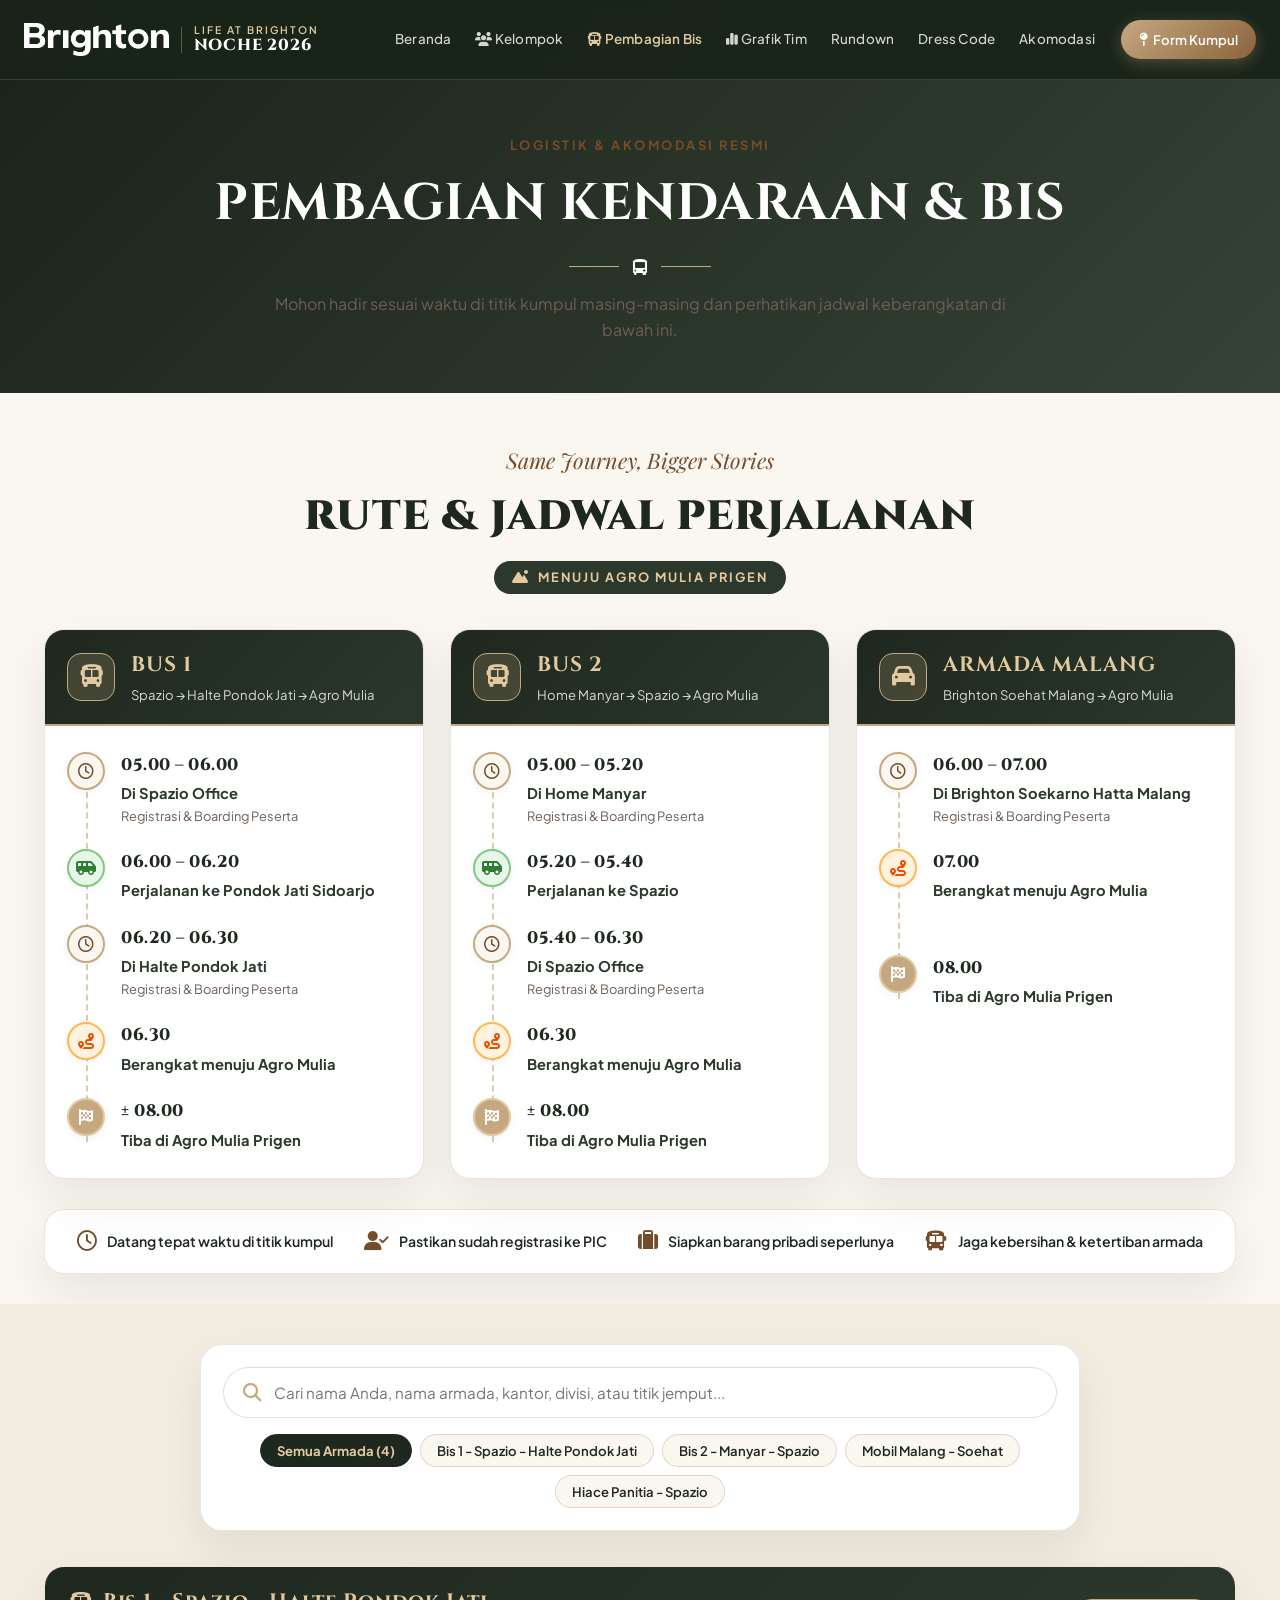
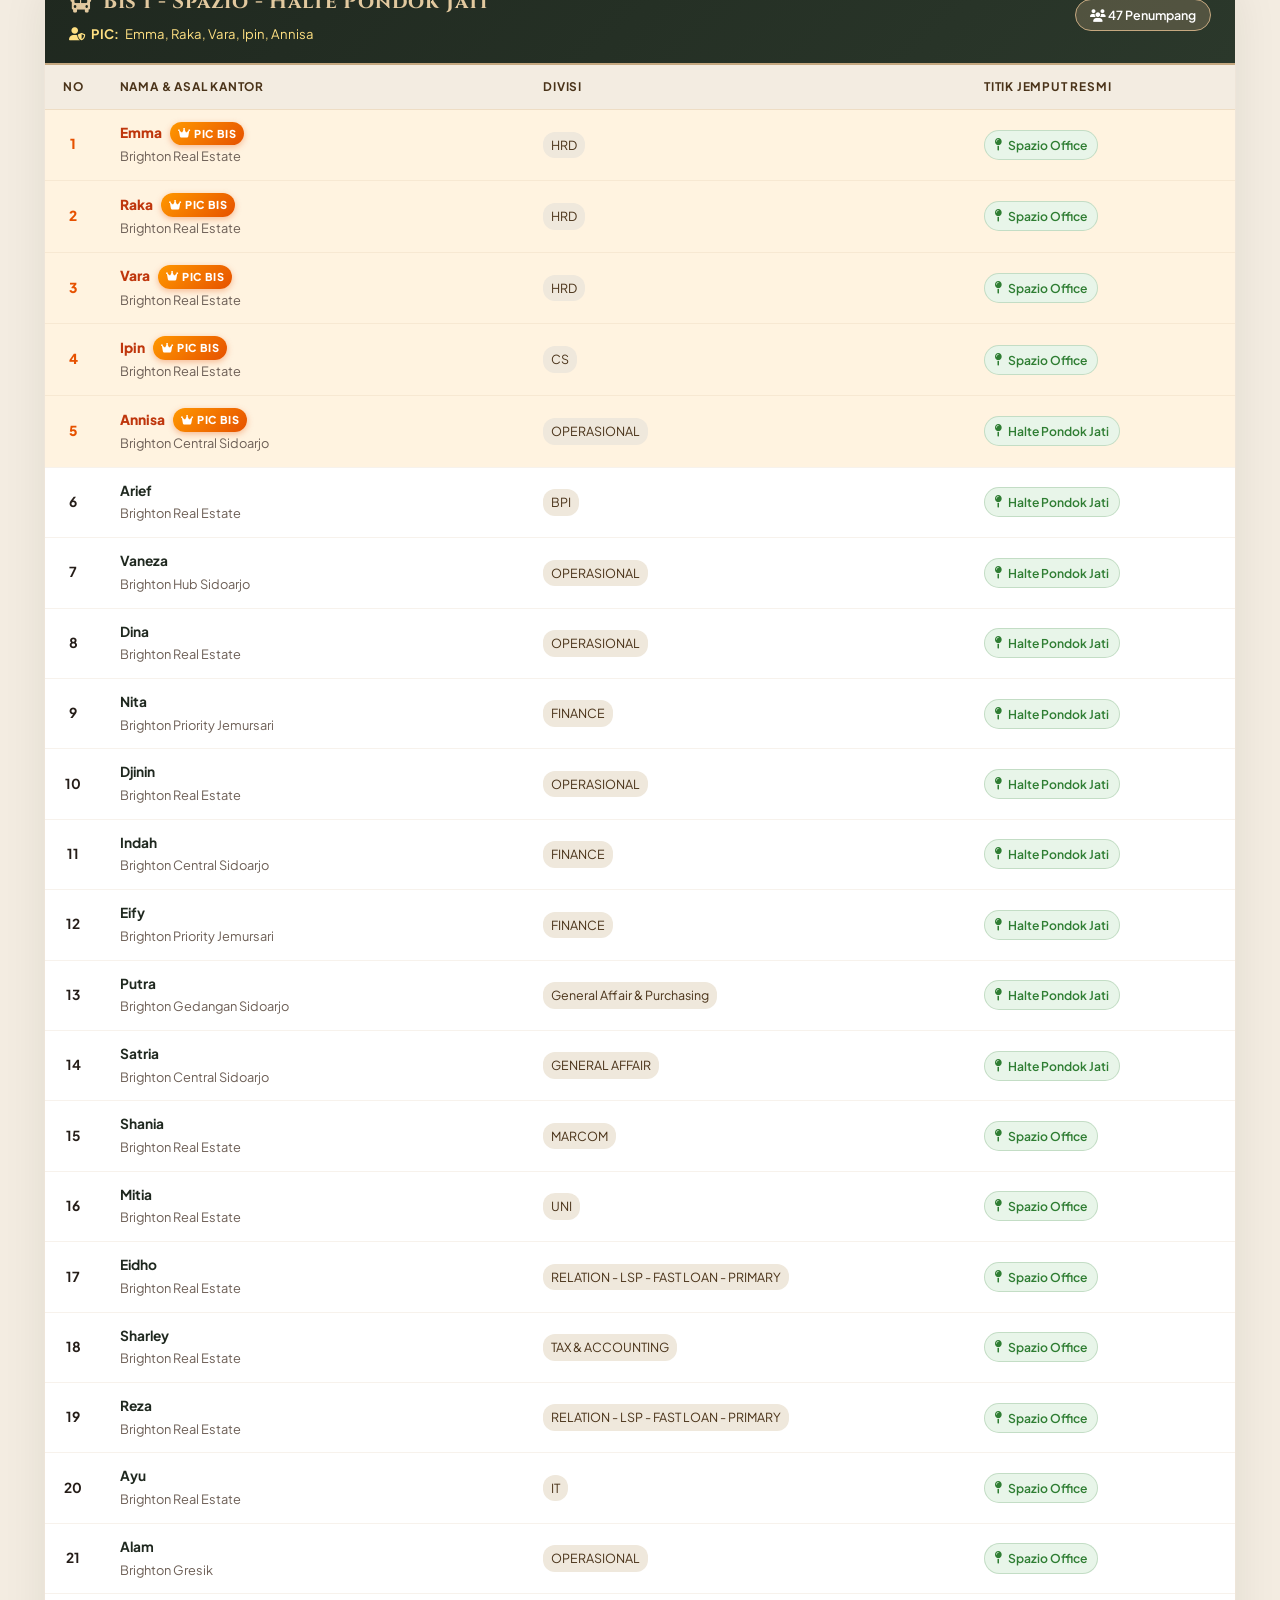
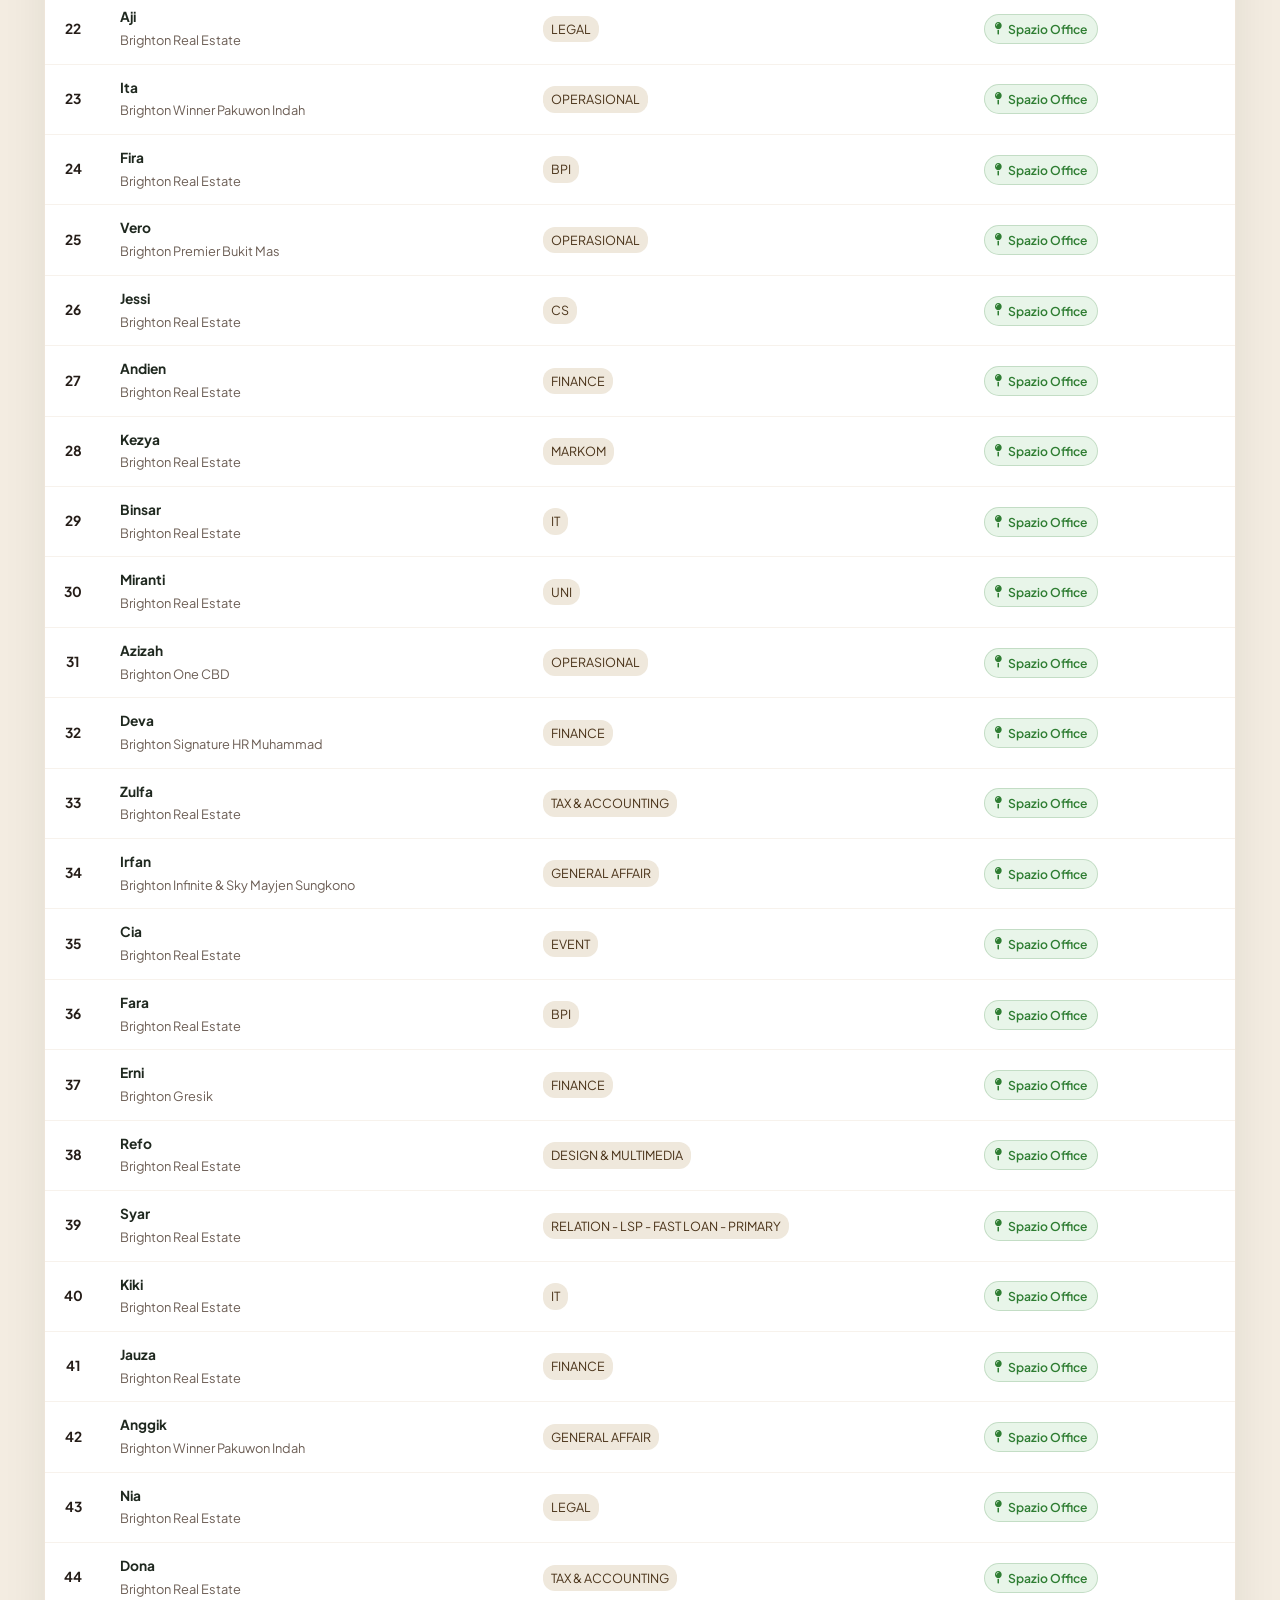
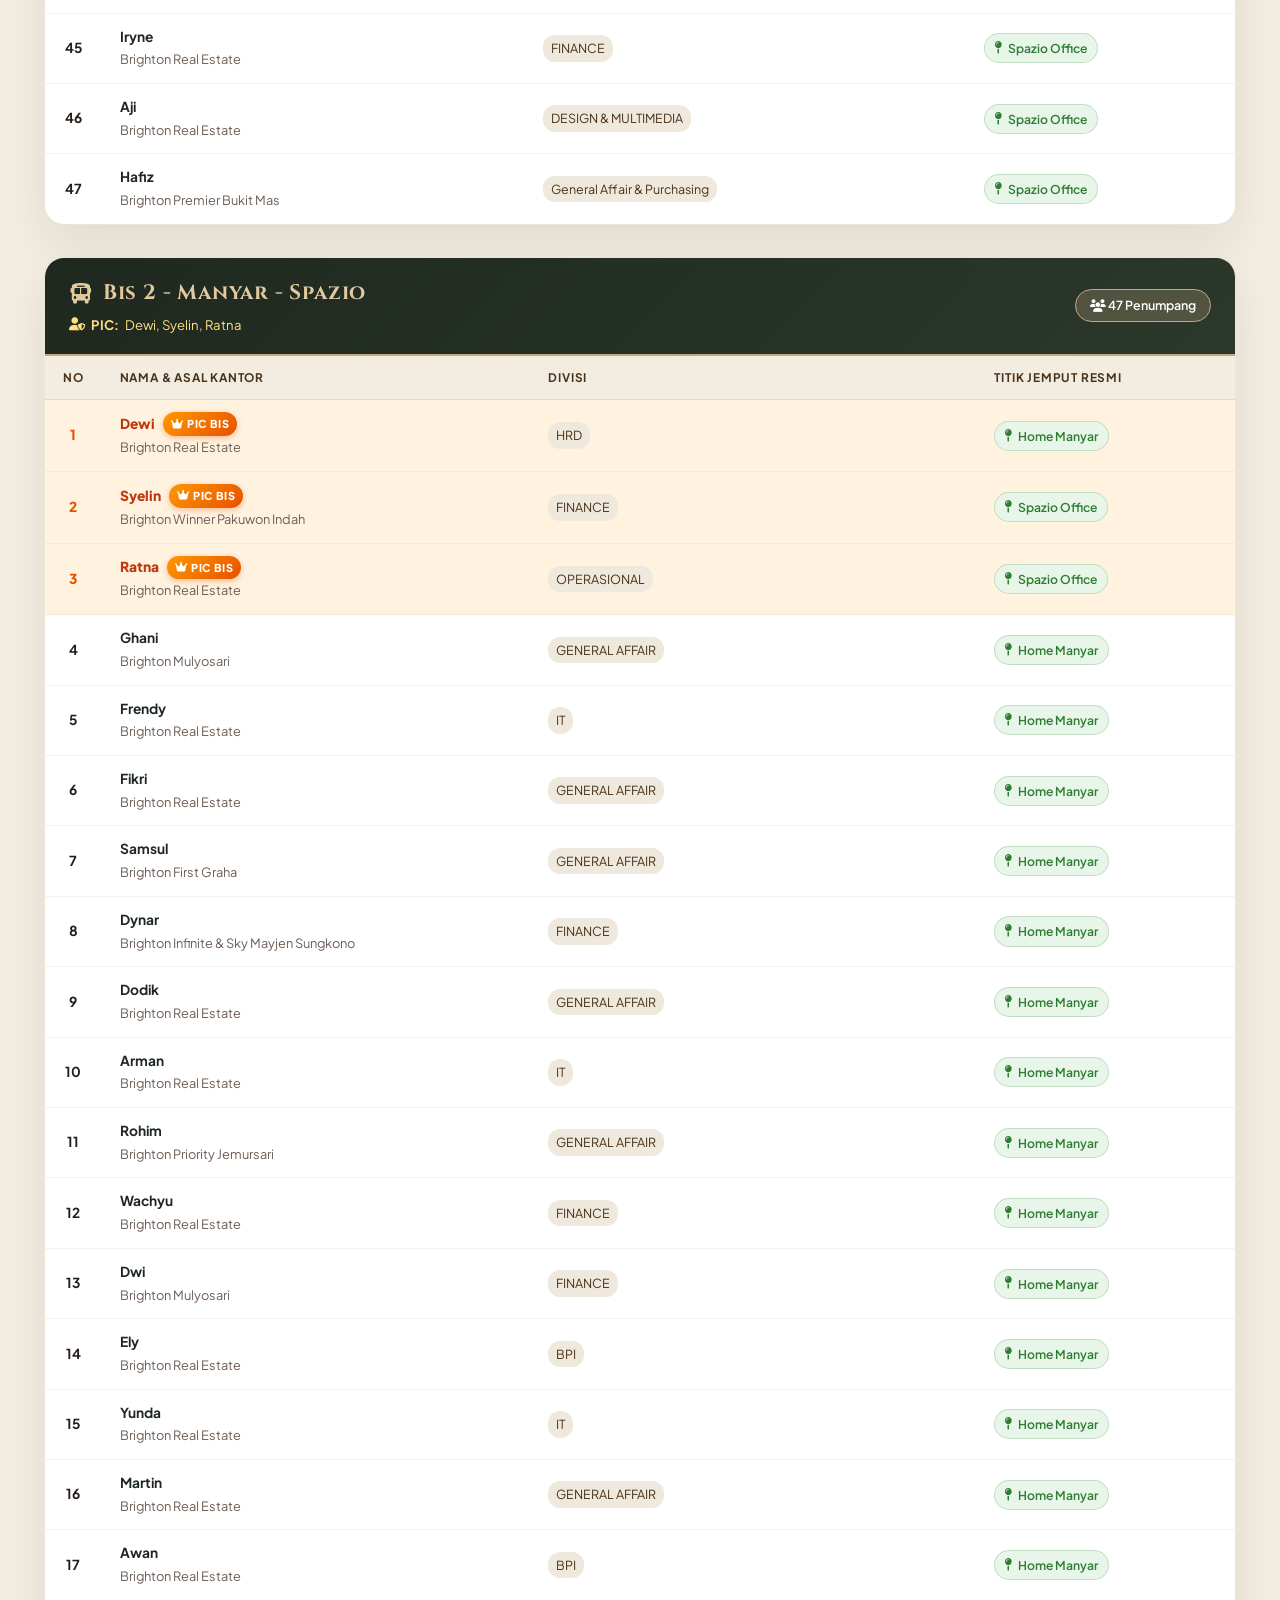
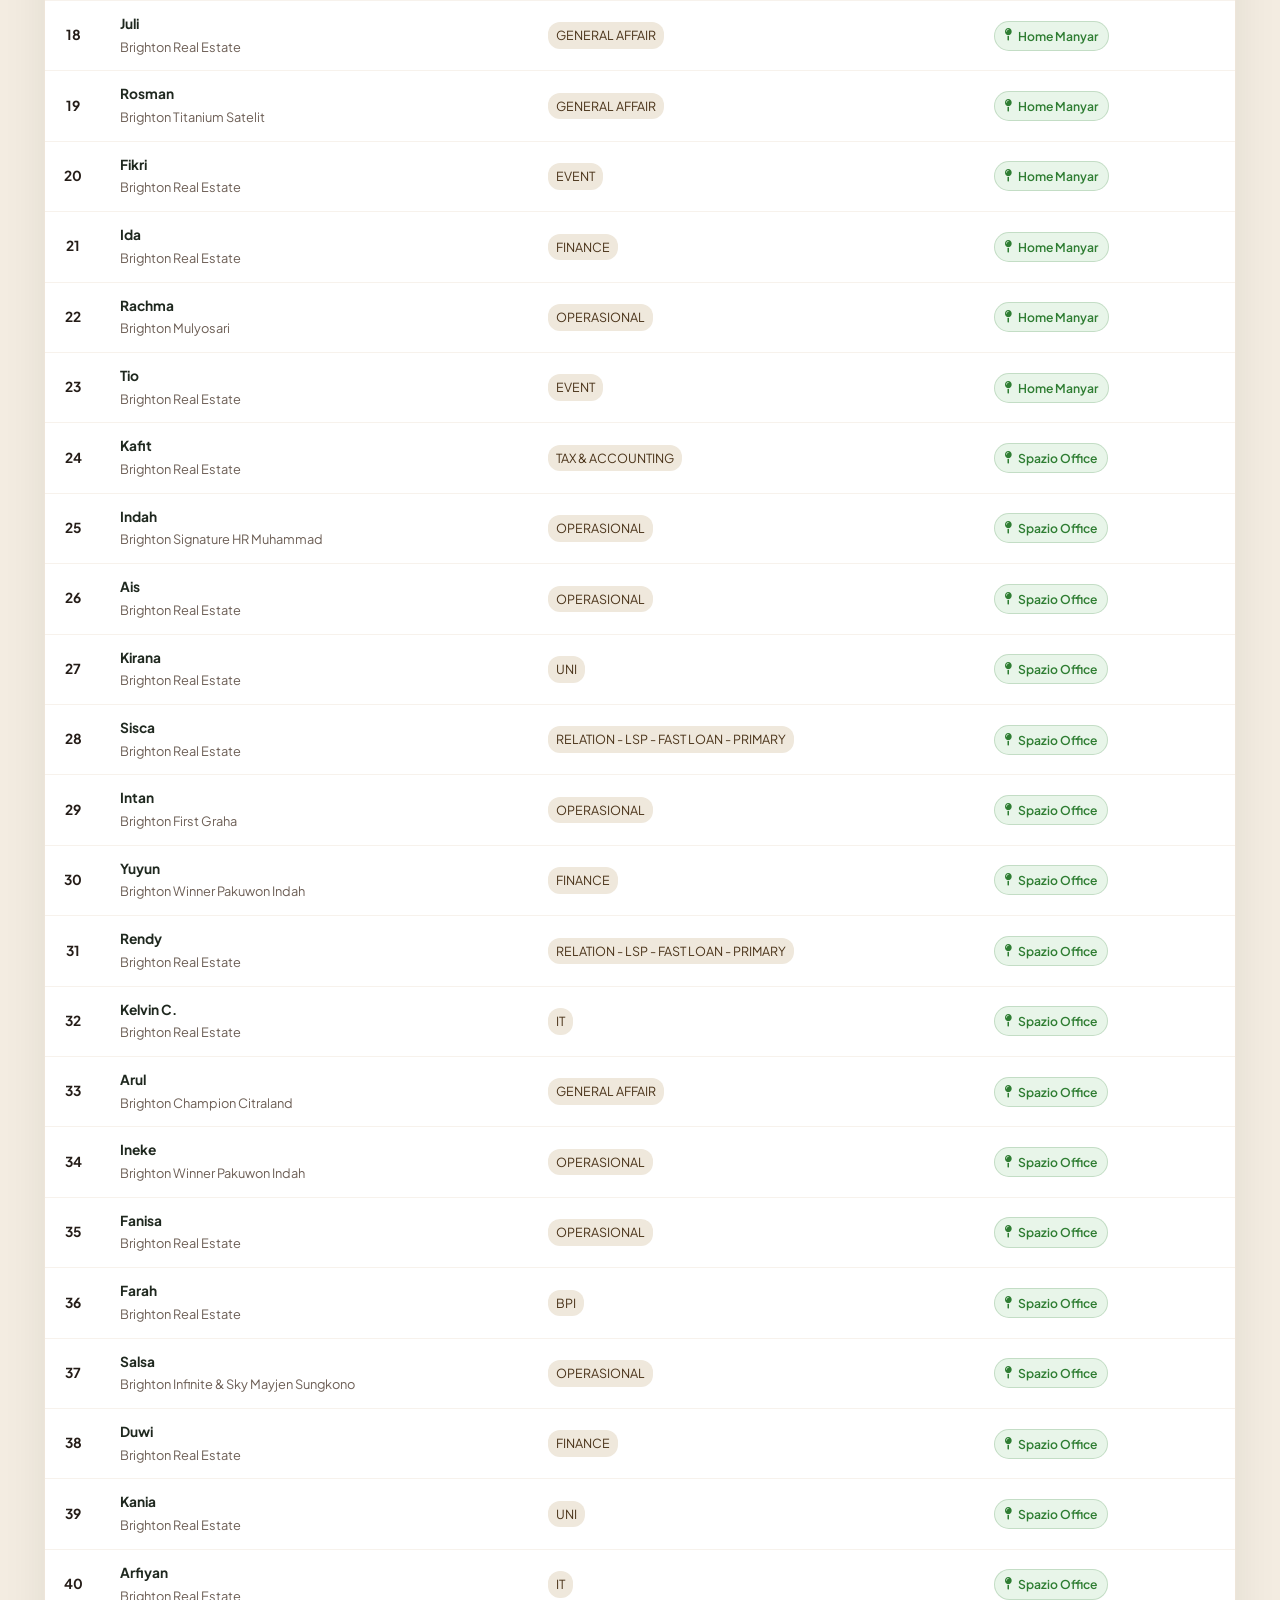
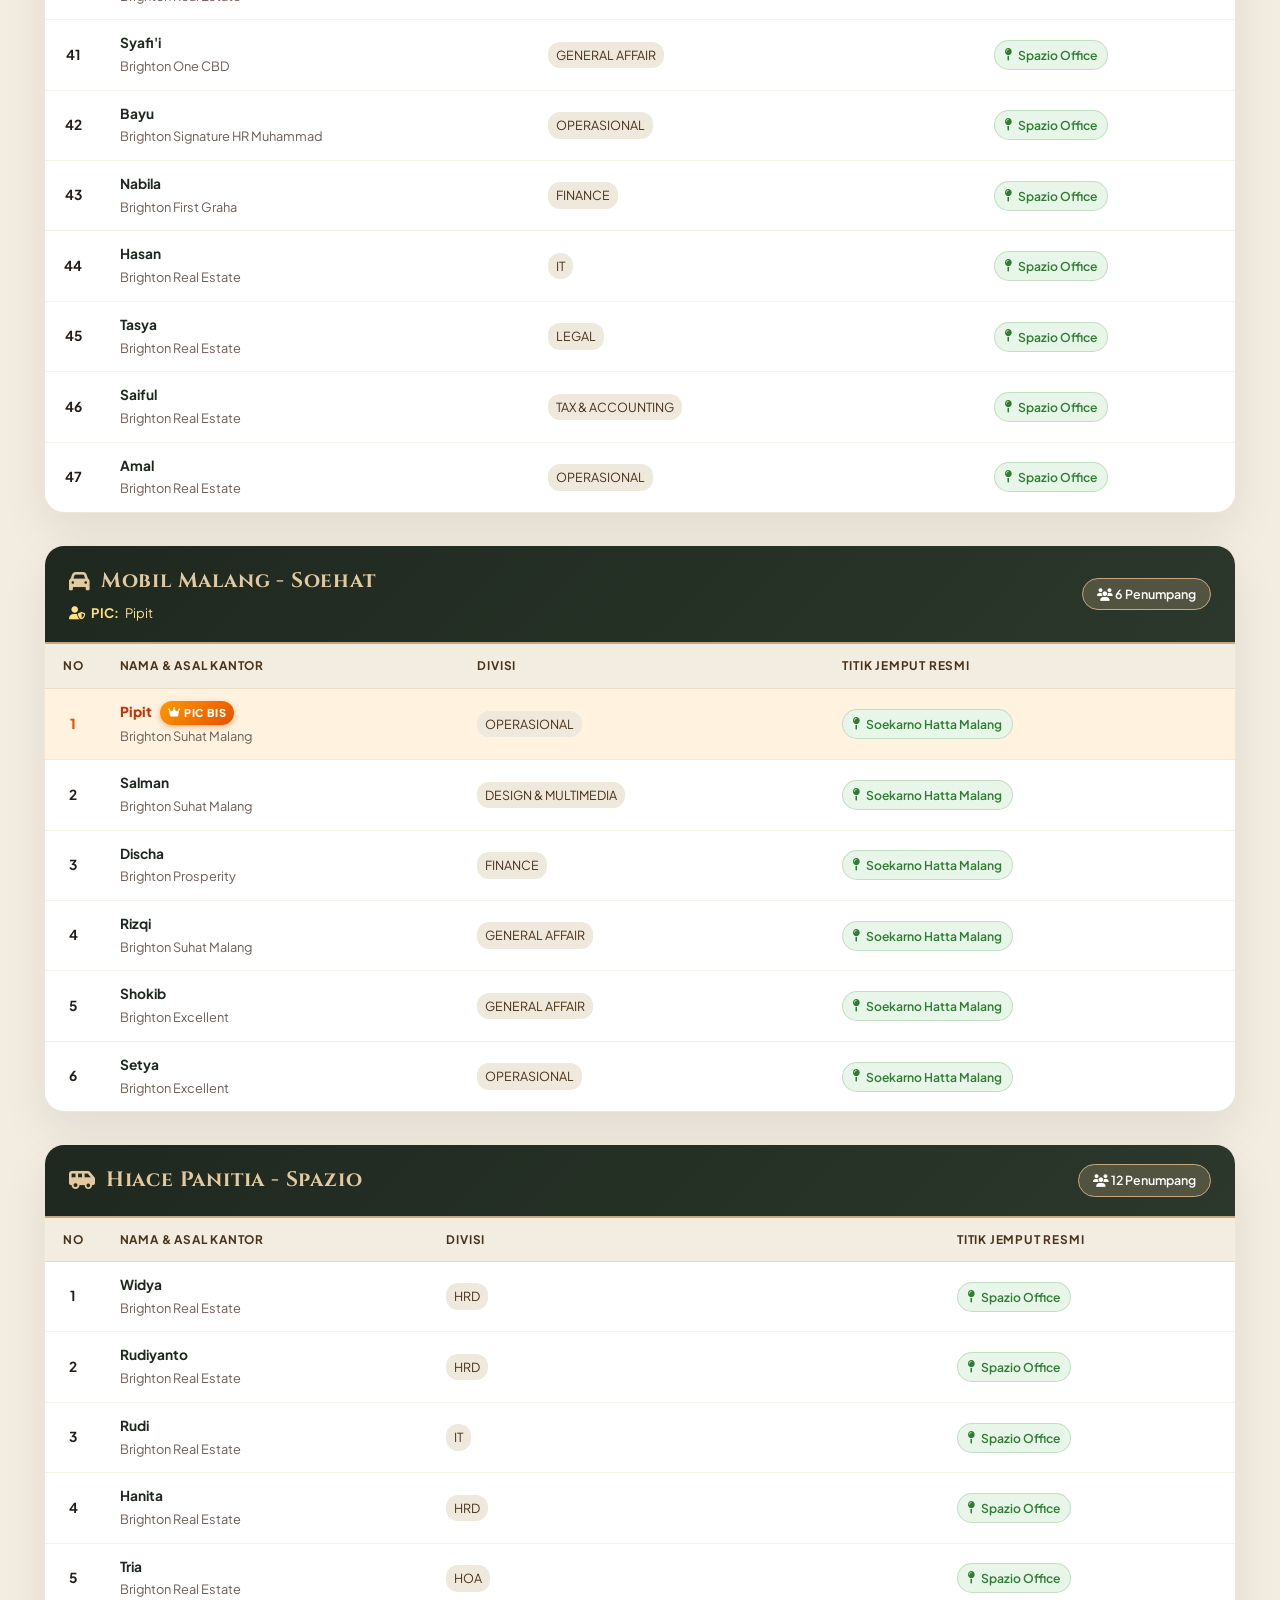
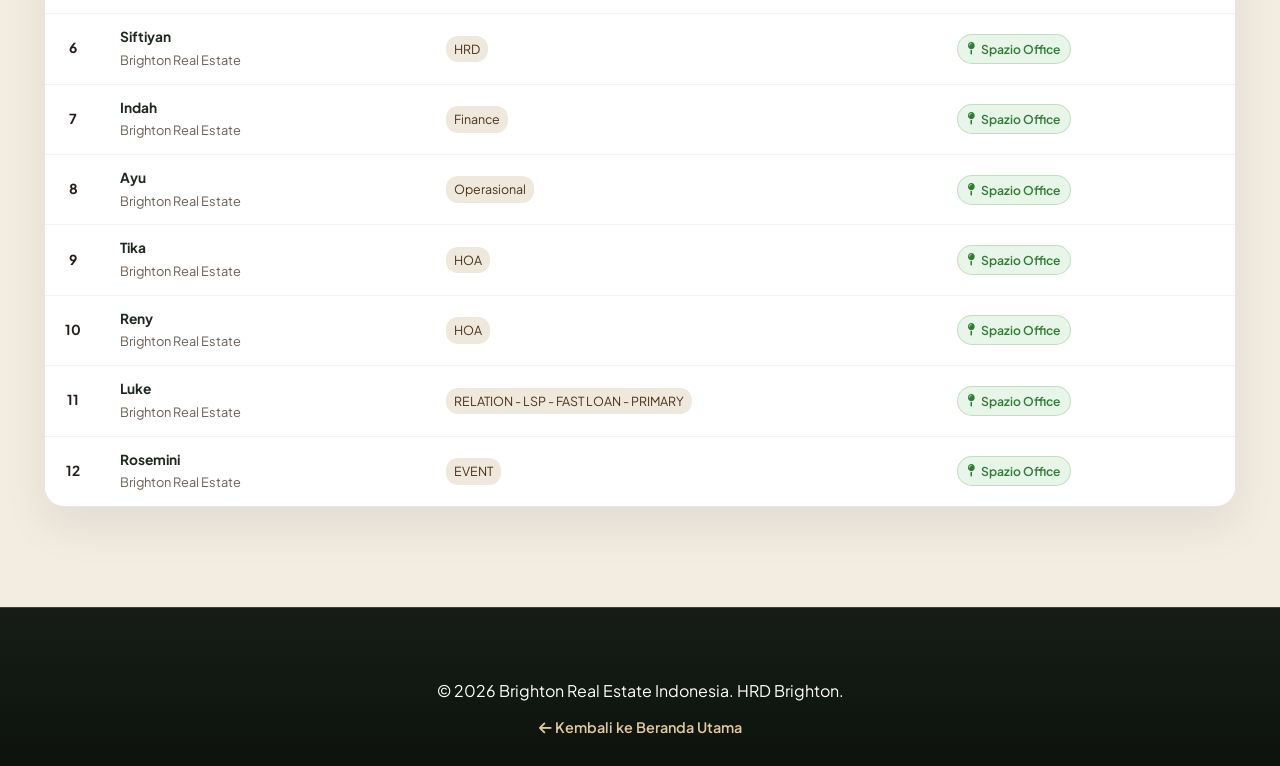
==== commit dfb4944d: "update rute" ====
--- a/bis.html
+++ b/bis.html
@@ -10,7 +10,7 @@
     <!-- Google Fonts & FontAwesome -->
     <link rel="preconnect" href="https://fonts.googleapis.com">
     <link rel="preconnect" href="https://fonts.gstatic.com" crossorigin>
-    <link href="https://fonts.googleapis.com/css2?family=Cinzel:wght@600;700;800;900&family=Plus+Jakarta+Sans:wght@300;400;500;600;700&display=swap" rel="stylesheet">
+    <link href="https://fonts.googleapis.com/css2?family=Cinzel:wght@600;700;800;900&family=Playfair+Display:ital,wght@0,600;1,400;1,600&family=Plus+Jakarta+Sans:wght@300;400;500;600;700&display=swap" rel="stylesheet">
     <link rel="stylesheet" href="https://cdnjs.cloudflare.com/ajax/libs/font-awesome/6.5.1/css/all.min.css">
 </head>
 <body>
@@ -45,14 +45,188 @@
         </div>
     </header>
 
-    <!-- Header & Search Section -->
+    <!-- Header & Hero Bis -->
     <section class="bis-page-header">
         <div class="container text-center">
             <span class="sec-subtitle">LOGISTIK & AKOMODASI RESMI</span>
             <h1 class="page-title">PEMBAGIAN KENDARAAN & BIS</h1>
             <div class="sec-decor-line"><span></span><i class="fa-solid fa-bus-simple"></i><span></span></div>
-            <p class="sec-desc">Ketik nama Anda di kolom pencarian atau klik armada untuk mengecek manifest penumpang dan titik kumpul.</p>
-            
+            <p class="sec-desc">Mohon hadir sesuai waktu di titik kumpul masing-masing dan perhatikan jadwal keberangkatan di bawah ini.</p>
+        </div>
+    </section>
+
+    <!-- SECTION: RUTE & JADWAL PENJEMPUTAN RESMI -->
+    <section class="section-padding bg-cream" style="padding-top: 50px; padding-bottom: 30px;">
+        <div class="container">
+            <div class="route-header-wrap text-center">
+                <span class="route-tagline">Same Journey, Bigger Stories</span>
+                <h2 class="route-main-title">RUTE & JADWAL PERJALANAN</h2>
+                <div class="route-sub-badge"><i class="fa-solid fa-mountain-sun"></i> MENUJU AGRO MULIA PRIGEN</div>
+            </div>
+
+            <!-- Grid 3 Rute Jadwal -->
+            <div class="bus-schedule-grid">
+                <!-- BUS 1 -->
+                <div class="bus-sched-card">
+                    <div class="bus-sched-top">
+                        <div class="bus-sched-icon"><i class="fa-solid fa-bus"></i></div>
+                        <div>
+                            <h3>BUS 1</h3>
+                            <p>Spazio &rarr; Halte Pondok Jati &rarr; Agro Mulia</p>
+                        </div>
+                    </div>
+                    <div class="bus-timeline">
+                        <div class="b-time-item">
+                            <div class="b-time-badge"><i class="fa-regular fa-clock"></i></div>
+                            <div class="b-time-desc">
+                                <span class="b-hours">05.00 – 06.00</span>
+                                <strong>Di Spazio Office</strong>
+                                <small>Registrasi & Boarding Peserta</small>
+                            </div>
+                        </div>
+                        <div class="b-time-item item-transit">
+                            <div class="b-time-badge"><i class="fa-solid fa-van-shuttle"></i></div>
+                            <div class="b-time-desc">
+                                <span class="b-hours">06.00 – 06.20</span>
+                                <strong>Perjalanan ke Pondok Jati Sidoarjo</strong>
+                            </div>
+                        </div>
+                        <div class="b-time-item">
+                            <div class="b-time-badge"><i class="fa-regular fa-clock"></i></div>
+                            <div class="b-time-desc">
+                                <span class="b-hours">06.20 – 06.30</span>
+                                <strong>Di Halte Pondok Jati</strong>
+                                <small>Registrasi & Boarding Peserta</small>
+                            </div>
+                        </div>
+                        <div class="b-time-item item-depart">
+                            <div class="b-time-badge"><i class="fa-solid fa-route"></i></div>
+                            <div class="b-time-desc">
+                                <span class="b-hours">06.30</span>
+                                <strong>Berangkat menuju Agro Mulia</strong>
+                            </div>
+                        </div>
+                        <div class="b-time-item item-arrive">
+                            <div class="b-time-badge"><i class="fa-solid fa-flag-checkered"></i></div>
+                            <div class="b-time-desc">
+                                <span class="b-hours">&plusmn; 08.00</span>
+                                <strong>Tiba di Agro Mulia Prigen</strong>
+                            </div>
+                        </div>
+                    </div>
+                </div>
+
+                <!-- BUS 2 -->
+                <div class="bus-sched-card">
+                    <div class="bus-sched-top">
+                        <div class="bus-sched-icon"><i class="fa-solid fa-bus"></i></div>
+                        <div>
+                            <h3>BUS 2</h3>
+                            <p>Home Manyar &rarr; Spazio &rarr; Agro Mulia</p>
+                        </div>
+                    </div>
+                    <div class="bus-timeline">
+                        <div class="b-time-item">
+                            <div class="b-time-badge"><i class="fa-regular fa-clock"></i></div>
+                            <div class="b-time-desc">
+                                <span class="b-hours">05.00 – 05.20</span>
+                                <strong>Di Home Manyar</strong>
+                                <small>Registrasi & Boarding Peserta</small>
+                            </div>
+                        </div>
+                        <div class="b-time-item item-transit">
+                            <div class="b-time-badge"><i class="fa-solid fa-van-shuttle"></i></div>
+                            <div class="b-time-desc">
+                                <span class="b-hours">05.20 – 05.40</span>
+                                <strong>Perjalanan ke Spazio</strong>
+                            </div>
+                        </div>
+                        <div class="b-time-item">
+                            <div class="b-time-badge"><i class="fa-regular fa-clock"></i></div>
+                            <div class="b-time-desc">
+                                <span class="b-hours">05.40 – 06.30</span>
+                                <strong>Di Spazio Office</strong>
+                                <small>Registrasi & Boarding Peserta</small>
+                            </div>
+                        </div>
+                        <div class="b-time-item item-depart">
+                            <div class="b-time-badge"><i class="fa-solid fa-route"></i></div>
+                            <div class="b-time-desc">
+                                <span class="b-hours">06.30</span>
+                                <strong>Berangkat menuju Agro Mulia</strong>
+                            </div>
+                        </div>
+                        <div class="b-time-item item-arrive">
+                            <div class="b-time-badge"><i class="fa-solid fa-flag-checkered"></i></div>
+                            <div class="b-time-desc">
+                                <span class="b-hours">&plusmn; 08.00</span>
+                                <strong>Tiba di Agro Mulia Prigen</strong>
+                            </div>
+                        </div>
+                    </div>
+                </div>
+
+                <!-- MALANG -->
+                <div class="bus-sched-card">
+                    <div class="bus-sched-top">
+                        <div class="bus-sched-icon"><i class="fa-solid fa-car"></i></div>
+                        <div>
+                            <h3>ARMADA MALANG</h3>
+                            <p>Brighton Soehat Malang &rarr; Agro Mulia</p>
+                        </div>
+                    </div>
+                    <div class="bus-timeline">
+                        <div class="b-time-item">
+                            <div class="b-time-badge"><i class="fa-regular fa-clock"></i></div>
+                            <div class="b-time-desc">
+                                <span class="b-hours">06.00 – 07.00</span>
+                                <strong>Di Brighton Soekarno Hatta Malang</strong>
+                                <small>Registrasi & Boarding Peserta</small>
+                            </div>
+                        </div>
+                        <div class="b-time-item item-depart">
+                            <div class="b-time-badge"><i class="fa-solid fa-route"></i></div>
+                            <div class="b-time-desc">
+                                <span class="b-hours">07.00</span>
+                                <strong>Berangkat menuju Agro Mulia</strong>
+                            </div>
+                        </div>
+                        <div class="b-time-item item-arrive" style="margin-top: 30px;">
+                            <div class="b-time-badge"><i class="fa-solid fa-flag-checkered"></i></div>
+                            <div class="b-time-desc">
+                                <span class="b-hours">08.00</span>
+                                <strong>Tiba di Agro Mulia Prigen</strong>
+                            </div>
+                        </div>
+                    </div>
+                </div>
+            </div>
+
+            <!-- Notes Banner / Protokol Perjalanan -->
+            <div class="trip-notes-banner">
+                <div class="trip-note-item">
+                    <i class="fa-regular fa-clock"></i>
+                    <span>Datang tepat waktu di titik kumpul</span>
+                </div>
+                <div class="trip-note-item">
+                    <i class="fa-solid fa-user-check"></i>
+                    <span>Pastikan sudah registrasi ke PIC</span>
+                </div>
+                <div class="trip-note-item">
+                    <i class="fa-solid fa-suitcase"></i>
+                    <span>Siapkan barang pribadi seperlunya</span>
+                </div>
+                <div class="trip-note-item">
+                    <i class="fa-solid fa-bus"></i>
+                    <span>Jaga kebersihan & ketertiban armada</span>
+                </div>
+            </div>
+        </div>
+    </section>
+
+    <!-- Section Search & Filter Penumpang -->
+    <section class="section-padding bg-soft-gold" style="padding-top: 40px;">
+        <div class="container">
             <div class="search-filter-card">
                 <div class="search-input-wrap">
                     <i class="fa-solid fa-magnifying-glass"></i>
@@ -60,20 +234,14 @@
                 </div>
                 <div class="filter-pills" id="vehicleFilterPills">
                     <button class="filter-pill active" data-vehicle="ALL">Semua Armada (4)</button>
-                    <!-- Pills armada di-generate oleh bis.js -->
-                </div>
+                </div>
+            </div>
+
+            <div class="vehicles-cards-grid" id="vehiclesContainer" style="margin-top: 35px;">
+                <!-- Rendered dynamically by bis.js -->
             </div>
         </div>
     </section>
-
-    <!-- Main Content List -->
-    <main class="section-padding bg-cream" style="padding-top: 35px;">
-        <div class="container">
-            <div class="vehicles-cards-grid" id="vehiclesContainer">
-                <!-- Rendered dynamically by bis.js -->
-            </div>
-        </div>
-    </main>
 
     <!-- Footer -->
     <footer class="luxury-footer">
--- a/style.css
+++ b/style.css
@@ -553,7 +553,7 @@
 }
 
 /* -------------------------------------------------------------
-   GRAFIK LIVE & LEADERBOARD (Box 9 & 10 Centered)
+   GRAFIK LIVE & TOURNAMENT RULES (LOVE SYSTEM)
    ------------------------------------------------------------- */
 .games-rule-banner {
     display: grid;
@@ -564,7 +564,7 @@
     border-radius: 20px;
     border: 1px solid var(--border-light);
     box-shadow: var(--shadow-luxury);
-    margin-bottom: 30px;
+    margin-bottom: 25px;
 }
 
 .rule-col {
@@ -576,19 +576,29 @@
 .rule-icon {
     width: 44px;
     height: 44px;
-    background: rgba(117, 76, 41, 0.1);
-    color: var(--earth-warm);
     border-radius: 12px;
     display: flex;
     align-items: center;
     justify-content: center;
     font-size: 1.25rem;
     flex-shrink: 0;
-}
-
-.heart-icon {
-    background: rgba(220, 53, 69, 0.1);
-    color: #dc3545;
+    background: rgba(117, 76, 41, 0.1);
+    color: var(--earth-warm);
+}
+
+/* Ikon Hati Merah dan Berdenyut di Banner Aturan */
+.heart-icon,
+.rule-icon.heart-icon {
+    background: rgba(230, 57, 70, 0.12) !important;
+    color: #e63946 !important;
+}
+
+.heart-icon i,
+.rule-icon.heart-icon i,
+.sec-decor-line .fa-heart {
+    color: #e63946 !important;
+    animation: heartBeat 1.8s infinite ease-in-out;
+    display: inline-block;
 }
 
 .rule-col strong {
@@ -602,6 +612,95 @@
     font-size: 0.83rem;
     color: var(--text-muted);
     line-height: 1.4;
+}
+
+/* Philosophy Grid (Rules & The Goal) */
+.bloom-philosophy-grid {
+    display: grid;
+    grid-template-columns: 1.15fr 0.85fr;
+    gap: 22px;
+    margin-bottom: 30px;
+}
+
+.bloom-rules-card {
+    background: #FFFFFF;
+    border-radius: 20px;
+    padding: 26px 30px;
+    border: 1px solid var(--border-light);
+    box-shadow: var(--shadow-luxury);
+}
+
+.bloom-card-head {
+    display: flex;
+    align-items: center;
+    gap: 12px;
+    margin-bottom: 16px;
+    border-bottom: 1px solid var(--border-light);
+    padding-bottom: 12px;
+}
+
+.bloom-card-head h3 {
+    font-size: 1.25rem;
+    color: var(--primary-deep);
+    margin: 0;
+}
+
+.bloom-ordered-list {
+    padding-left: 20px;
+    margin: 0;
+}
+
+.bloom-ordered-list li {
+    font-size: 0.88rem;
+    color: var(--text-muted);
+    margin-bottom: 9px;
+    line-height: 1.5;
+}
+
+.bloom-ordered-list li strong {
+    color: var(--primary-deep);
+}
+
+.bloom-goal-card {
+    background: linear-gradient(135deg, var(--primary-deep), var(--primary-forest));
+    border-radius: 20px;
+    padding: 30px 28px;
+    color: #FFFFFF;
+    border: 1px solid var(--accent-gold);
+    box-shadow: var(--shadow-luxury);
+    display: flex;
+    flex-direction: column;
+    justify-content: center;
+    position: relative;
+    overflow: hidden;
+}
+
+.bloom-goal-badge {
+    display: inline-flex;
+    align-items: center;
+    gap: 6px;
+    color: var(--gold-bright);
+    font-family: 'Cinzel', serif;
+    font-size: 0.8rem;
+    font-weight: 700;
+    letter-spacing: 2px;
+    text-transform: uppercase;
+    margin-bottom: 14px;
+}
+
+.bloom-goal-quote {
+    font-family: 'Playfair Display', serif;
+    font-style: italic;
+    font-size: 1.12rem;
+    line-height: 1.6;
+    color: #FFFFFF;
+    margin-bottom: 14px;
+}
+
+.bloom-goal-subtext {
+    font-size: 0.84rem;
+    color: rgba(255, 255, 255, 0.82);
+    margin: 0;
 }
 
 .board-top-controls {
@@ -784,17 +883,34 @@
     gap: 8px;
 }
 
-.love-score-wrap i {
-    font-size: 1.7rem;
-    color: #e63946;
-    animation: heartBeat 2s infinite ease-in-out;
+/* ==============================================================
+   ANIMASI DENYUT HATI & WARNA MERAH MENYALA
+   ============================================================== */
+.love-score-wrap i,
+.love-score-wrap .fa-heart {
+    font-size: 1.75rem;
+    color: #e63946 !important;
+    animation: heartBeat 1.8s infinite ease-in-out;
+    filter: drop-shadow(0 2px 6px rgba(230, 57, 70, 0.35));
+    display: inline-block;
 }
 
 @keyframes heartBeat {
-    0%, 100% { transform: scale(1); }
-    15% { transform: scale(1.18); }
-    30% { transform: scale(1); }
-    45% { transform: scale(1.15); }
+    0%, 100% {
+        transform: scale(1);
+    }
+    14% {
+        transform: scale(1.22);
+    }
+    28% {
+        transform: scale(1);
+    }
+    42% {
+        transform: scale(1.16);
+    }
+    70% {
+        transform: scale(1);
+    }
 }
 
 .love-points-count {
@@ -870,17 +986,11 @@
 .dest-info h3 {
     font-size: 1.35rem;
     color: var(--primary-deep);
-    margin-bottom: 8px;
-}
-
-.dest-info p {
-    color: var(--text-muted);
-    font-size: 0.92rem;
-    line-height: 1.6;
+    margin-bottom: 0;
 }
 
 /* -------------------------------------------------------------
-   OUTBOUND TRIAD
+   OUTBOUND TRIAD (BACKGROUND IMAGE LOKAL)
    ------------------------------------------------------------- */
 .outbound-triad-grid {
     display: grid;
@@ -904,9 +1014,10 @@
     position: relative;
 }
 
-.flyingfox-bg { background-image: url('https://images.unsplash.com/photo-1526772662000-3f88f10405ff?auto=format&fit=crop&w=800&q=80'); }
-.rappelling-bg { background-image: url('https://images.unsplash.com/photo-1551632811-561732d1e306?auto=format&fit=crop&w=800&q=80'); }
-.fungames-bg  { background-image: url('https://images.unsplash.com/photo-1529156069898-49953e39b3ac?auto=format&fit=crop&w=800&q=80'); }
+/* Menggunakan File Foto Lokal dari folder images/ */
+.flyingfox-bg  { background-image: url('images/flyingfox.jpg'); }
+.rappelling-bg { background-image: url('images/rappeling.jpg'); }
+.fungames-bg   { background-image: url('images/fungames.jpg'); }
 
 .out-badge {
     position: absolute;
@@ -938,7 +1049,7 @@
 }
 
 /* -------------------------------------------------------------
-   QR & FORM PENDAFTARAN
+   KARTU PEMBAGIAN BIS & QR SCANNER
    ------------------------------------------------------------- */
 .register-interactive-card {
     background: linear-gradient(135deg, var(--primary-deep), #151d15);
@@ -1016,6 +1127,17 @@
     box-shadow: 0 12px 35px rgba(245, 124, 0, 0.6);
 }
 
+.btn-bus-direct {
+    background: linear-gradient(135deg, #2E7D32, #1B5E20) !important;
+    box-shadow: 0 8px 25px rgba(46, 125, 50, 0.45) !important;
+}
+
+.btn-bus-direct:hover {
+    background: linear-gradient(135deg, #388E3C, #2E7D32) !important;
+    box-shadow: 0 12px 35px rgba(46, 125, 50, 0.65) !important;
+    transform: translateY(-2px);
+}
+
 .qr-dedicated-card {
     background: #FFFFFF;
     border-radius: 20px;
@@ -1027,6 +1149,10 @@
     width: 100%;
 }
 
+.bus-cta-card {
+    border: 2px solid var(--accent-gold);
+}
+
 .qr-tag-top {
     font-size: 0.7rem;
     font-weight: 800;
@@ -1066,7 +1192,7 @@
 }
 
 /* -------------------------------------------------------------
-   SCHEDULE, DRESS CODE, FOOTER
+   SCHEDULE TIMELINE (TEGAK LURUS SEMPURNA)
    ------------------------------------------------------------- */
 .sec-subtitle {
     font-size: 0.8rem;
@@ -1100,51 +1226,48 @@
 }
 
 .sec-desc {
-    max-width: 680px;
+    max-width: 780px;
     margin: 0 auto;
     color: var(--text-muted);
     font-size: 1rem;
 }
 
 .schedule-timeline {
-    max-width: 920px;
+    max-width: 860px;
     margin: 0 auto;
     position: relative;
 }
 
+/* Garis vertikal di sumbu tengah: 150px waktu + 21px setengah bulatan = 171px */
 .schedule-timeline::before {
     content: '';
     position: absolute;
-    left: 185px;
-    top: 15px;
-    bottom: 20px;
+    left: 171px;
+    top: 21px;
+    bottom: 21px;
     width: 2px;
     background: linear-gradient(to bottom, var(--accent-gold), var(--primary-deep));
+    transform: translateX(-50%);
+    z-index: 1;
 }
 
 .timeline-row {
     display: flex;
     align-items: flex-start;
-    margin-bottom: 26px;
+    margin-bottom: 28px;
     position: relative;
 }
 
 .t-time {
-    width: 160px;
+    width: 150px;
     text-align: right;
-    padding-right: 22px;
+    padding-right: 25px;
     font-family: 'Cinzel', serif;
     font-size: 1.05rem;
     font-weight: 700;
     color: var(--primary-deep);
-}
-
-.t-dur {
-    display: block;
-    font-family: 'Plus Jakarta Sans', sans-serif;
-    font-size: 0.78rem;
-    color: var(--earth-warm);
-    font-weight: 500;
+    padding-top: 8px;
+    flex-shrink: 0;
 }
 
 .t-node {
@@ -1159,18 +1282,19 @@
     color: var(--primary-forest);
     font-size: 0.95rem;
     z-index: 2;
-    box-shadow: 0 4px 15px rgba(0,0,0,0.06);
+    box-shadow: 0 4px 15px rgba(0, 0, 0, 0.06);
     flex-shrink: 0;
+    margin: 0;
 }
 
 .t-content {
     background: #FFFFFF;
-    padding: 20px 24px;
+    padding: 18px 24px;
     border-radius: 16px;
     margin-left: 22px;
     flex-grow: 1;
     border: 1px solid var(--border-light);
-    box-shadow: 0 6px 20px rgba(0,0,0,0.03);
+    box-shadow: 0 6px 20px rgba(0, 0, 0, 0.03);
     transition: var(--transition);
 }
 
@@ -1208,7 +1332,9 @@
 .badge-featured { background: var(--earth-warm); }
 .badge-gold { background: var(--accent-gold); }
 
-/* Dress Code Styles */
+/* -------------------------------------------------------------
+   DRESS CODE & ESSENTIALS
+   ------------------------------------------------------------- */
 .dc-dual-container {
     display: grid;
     grid-template-columns: repeat(auto-fit, minmax(320px, 1fr));
@@ -1285,7 +1411,9 @@
 .ess-item strong { display: block; font-size: 0.9rem; color: var(--primary-deep); }
 .ess-item p { font-size: 0.76rem; color: var(--text-muted); }
 
-/* Pickup Grid */
+/* -------------------------------------------------------------
+   PICKUP GRID
+   ------------------------------------------------------------- */
 .pickup-grid {
     display: grid;
     grid-template-columns: repeat(auto-fit, minmax(300px, 1fr));
@@ -1324,7 +1452,9 @@
 .map-link { display: inline-flex; align-items: center; gap: 6px; color: var(--earth-warm); text-decoration: none; font-size: 0.82rem; font-weight: 700; }
 .spot-divider { height: 1px; background: var(--border-light); margin: 18px 0; }
 
-/* Rules */
+/* -------------------------------------------------------------
+   RULES & FOOTER
+   ------------------------------------------------------------- */
 .rules-masonry {
     display: grid;
     grid-template-columns: repeat(auto-fit, minmax(260px, 1fr));
@@ -1343,7 +1473,6 @@
 .rule-txt h4 { font-size: 1.15rem; color: var(--primary-deep); margin-bottom: 6px; }
 .rule-txt p { font-size: 0.88rem; color: var(--text-muted); line-height: 1.55; }
 
-/* Luxury Footer */
 .luxury-footer {
     background: linear-gradient(to bottom, #161D16, #0D120D);
     color: #FFFFFF;
@@ -1399,7 +1528,7 @@
 .back-to-top { color: var(--gold-bright); text-decoration: none; font-weight: 600; display: inline-flex; align-items: center; gap: 6px; }
 
 /* =============================================================
-   PENYESUAIAN KHUSUS RESPONSIVE TABLET & MOBILE (< 992px & < 768px)
+   RESPONSIVE TABLET & MOBILE (< 992px & < 768px)
    ============================================================= */
 @media(max-width: 1200px) {
     .nav-links { gap: 10px; }
@@ -1408,6 +1537,9 @@
 }
 
 @media(max-width: 992px) {
+    .bloom-philosophy-grid {
+        grid-template-columns: 1fr;
+    }
     .register-interactive-card { 
         grid-template-columns: 1fr; 
         text-align: center;
@@ -1427,7 +1559,6 @@
         height: 70px;
     }
     
-    /* Mobile Drawer Menu */
     .nav-links {
         display: none;
         flex-direction: column;
@@ -1487,7 +1618,6 @@
         padding: 0 18px;
     }
 
-    /* Hero Buttons Full-Width on Mobile */
     .hero-buttons {
         flex-direction: column;
         width: 100%;
@@ -1500,7 +1630,6 @@
         padding: 12px 20px;
     }
 
-    /* Countdown Mobile Friendly */
     .centered-countdown {
         padding: 16px 20px;
         border-radius: 30px;
@@ -1523,7 +1652,6 @@
         font-size: 0.58rem;
     }
 
-    /* Chart Canvas Mobile */
     .chart-display-card {
         padding: 18px 14px;
     }
@@ -1532,40 +1660,41 @@
         height: 270px;
     }
 
-    /* Timeline Mobile Vertical Line Adjustment */
+    /* Penyesuaian Mobile: Garis & Bulatan Timeline Tetap Lurus Presisi */
     .schedule-timeline::before {
-        left: 20px;
-    }
-    
+        left: 21px;
+        top: 21px;
+        bottom: 21px;
+        transform: translateX(-50%);
+    }
+
     .timeline-row {
         flex-direction: column;
-        padding-left: 50px;
-        margin-bottom: 22px;
-    }
-    
+        padding-left: 54px;
+        margin-bottom: 24px;
+    }
+
     .t-time {
         width: auto;
         text-align: left;
         padding-right: 0;
+        padding-top: 0;
         margin-bottom: 6px;
         font-size: 1rem;
     }
-    
+
     .t-node {
         position: absolute;
         left: 0;
         top: 0;
-        width: 40px;
-        height: 40px;
-    }
-    
+    }
+
     .t-content {
         margin-left: 0;
         width: 100%;
         padding: 16px 18px;
     }
 
-    /* Footer Mobile */
     .footer-bottom-bar {
         flex-direction: column;
         gap: 12px;
@@ -1594,7 +1723,7 @@
     .meta-val {
         font-size: 0.95rem;
     }
-    
+
     .destination-showcase,
     .outbound-triad-grid,
     .pickup-grid {
@@ -1604,7 +1733,7 @@
     .qr-dedicated-card {
         max-width: 100%;
     }
-    
+
     .qr-image-wrapper {
         width: 170px;
         height: 170px;
--- a/bis.css
+++ b/bis.css
@@ -15,15 +15,226 @@
     margin-bottom: 12px;
 }
 
+/* --------------------------------------------------------------
+   BAGIAN RUTE & JADWAL PENJEMPUTAN (VISUAL TIMELINE CARD)
+   -------------------------------------------------------------- */
+.route-header-wrap {
+    margin-bottom: 35px;
+}
+
+.route-tagline {
+    font-family: 'Playfair Display', serif;
+    font-style: italic;
+    color: var(--earth-warm);
+    font-size: 1.35rem;
+    display: block;
+    margin-bottom: 4px;
+}
+
+.route-main-title {
+    font-size: clamp(1.8rem, 3.2vw, 2.6rem);
+    color: var(--primary-deep);
+    font-weight: 900;
+    letter-spacing: 1px;
+    margin-bottom: 10px;
+}
+
+.route-sub-badge {
+    display: inline-flex;
+    align-items: center;
+    gap: 8px;
+    background: var(--primary-forest);
+    color: var(--gold-bright);
+    font-size: 0.8rem;
+    font-weight: 700;
+    letter-spacing: 2px;
+    padding: 6px 18px;
+    border-radius: 30px;
+}
+
+.bus-schedule-grid {
+    display: grid;
+    grid-template-columns: repeat(auto-fit, minmax(320px, 1fr));
+    gap: 26px;
+    margin-bottom: 30px;
+}
+
+.bus-sched-card {
+    background: #FFFFFF;
+    border-radius: 20px;
+    border: 1px solid var(--border-light);
+    box-shadow: var(--shadow-luxury);
+    overflow: hidden;
+    display: flex;
+    flex-direction: column;
+    transition: var(--transition);
+}
+
+.bus-sched-card:hover {
+    transform: translateY(-4px);
+    box-shadow: 0 20px 45px rgba(31, 40, 31, 0.12);
+}
+
+.bus-sched-top {
+    background: linear-gradient(135deg, var(--primary-deep), var(--primary-forest));
+    padding: 18px 22px;
+    color: #FFFFFF;
+    display: flex;
+    align-items: center;
+    gap: 16px;
+    border-bottom: 2px solid var(--accent-gold);
+}
+
+.bus-sched-icon {
+    width: 48px;
+    height: 48px;
+    border-radius: 14px;
+    background: rgba(197, 168, 128, 0.2);
+    display: flex;
+    align-items: center;
+    justify-content: center;
+    font-size: 1.4rem;
+    color: var(--gold-bright);
+    border: 1px solid var(--accent-gold);
+    flex-shrink: 0;
+}
+
+.bus-sched-top h3 {
+    font-size: 1.3rem;
+    letter-spacing: 1px;
+    color: var(--gold-bright);
+    margin: 0 0 2px 0;
+}
+
+.bus-sched-top p {
+    font-size: 0.82rem;
+    color: rgba(255, 255, 255, 0.82);
+    margin: 0;
+}
+
+.bus-timeline {
+    padding: 26px 22px;
+    position: relative;
+    display: flex;
+    flex-direction: column;
+    gap: 22px;
+}
+
+.bus-timeline::before {
+    content: '';
+    position: absolute;
+    top: 36px;
+    bottom: 36px;
+    left: 41px;
+    width: 2px;
+    border-left: 2px dashed rgba(197, 168, 128, 0.6);
+    z-index: 1;
+}
+
+.b-time-item {
+    display: flex;
+    align-items: flex-start;
+    gap: 16px;
+    position: relative;
+    z-index: 2;
+}
+
+.b-time-badge {
+    width: 38px;
+    height: 38px;
+    border-radius: 50%;
+    background: var(--bg-cream);
+    border: 2px solid var(--accent-gold);
+    color: var(--earth-warm);
+    display: flex;
+    align-items: center;
+    justify-content: center;
+    font-size: 1rem;
+    flex-shrink: 0;
+    box-shadow: 0 2px 8px rgba(0,0,0,0.06);
+}
+
+.item-transit .b-time-badge {
+    background: #E8F5E9;
+    color: #2E7D32;
+    border-color: #81C784;
+}
+
+.item-depart .b-time-badge {
+    background: #FFF3E0;
+    color: #E65100;
+    border-color: #FFB74D;
+}
+
+.item-arrive .b-time-badge {
+    background: var(--accent-gold);
+    color: #FFFFFF;
+    border-color: var(--gold-bright);
+}
+
+.b-time-desc {
+    display: flex;
+    flex-direction: column;
+}
+
+.b-hours {
+    font-family: 'Cinzel', serif;
+    font-weight: 800;
+    font-size: 1.05rem;
+    color: var(--primary-deep);
+    letter-spacing: 0.5px;
+}
+
+.b-time-desc strong {
+    font-size: 0.92rem;
+    color: var(--primary-forest);
+    margin-top: 2px;
+}
+
+.b-time-desc small {
+    font-size: 0.8rem;
+    color: var(--text-muted);
+}
+
+/* Banner Catatan Perjalanan (Bawah Kartu) */
+.trip-notes-banner {
+    background: #FFFFFF;
+    border-radius: 20px;
+    padding: 20px 24px;
+    border: 1px solid var(--border-light);
+    box-shadow: var(--shadow-luxury);
+    display: flex;
+    justify-content: space-around;
+    align-items: center;
+    flex-wrap: wrap;
+    gap: 16px;
+}
+
+.trip-note-item {
+    display: flex;
+    align-items: center;
+    gap: 10px;
+    color: var(--primary-deep);
+    font-size: 0.88rem;
+    font-weight: 600;
+}
+
+.trip-note-item i {
+    font-size: 1.25rem;
+    color: var(--earth-warm);
+}
+
+/* --------------------------------------------------------------
+   SEARCH & FILTERS
+   -------------------------------------------------------------- */
 .search-filter-card {
     max-width: 880px;
-    margin: 30px auto 0;
-    background: rgba(255, 255, 255, 0.08);
-    backdrop-filter: blur(16px);
-    border: 1px solid rgba(197, 168, 128, 0.4);
+    margin: 0 auto;
+    background: #FFFFFF;
+    border: 1px solid var(--border-light);
     border-radius: 22px;
     padding: 22px;
-    box-shadow: 0 20px 45px rgba(0, 0, 0, 0.35);
+    box-shadow: var(--shadow-luxury);
 }
 
 .search-input-wrap {
@@ -66,12 +277,12 @@
 }
 
 .filter-pill {
-    background: rgba(255, 255, 255, 0.12);
-    border: 1px solid rgba(255, 255, 255, 0.22);
-    color: #FFFFFF;
+    background: var(--bg-cream);
+    border: 1px solid rgba(197, 168, 128, 0.4);
+    color: var(--primary-deep);
     padding: 7px 16px;
     border-radius: 30px;
-    font-size: 0.8rem;
+    font-size: 0.82rem;
     cursor: pointer;
     transition: var(--transition);
     font-family: 'Plus Jakarta Sans', sans-serif;
@@ -80,9 +291,9 @@
 
 .filter-pill:hover,
 .filter-pill.active {
-    background: var(--accent-gold);
-    color: #1F281F;
-    border-color: var(--accent-gold);
+    background: var(--primary-deep);
+    color: var(--gold-bright);
+    border-color: var(--primary-deep);
     font-weight: 700;
 }
 
@@ -283,4 +494,12 @@
     text-align: center;
     padding: 60px 20px;
     color: var(--text-muted);
+}
+
+@media(max-width: 768px) {
+    .trip-notes-banner {
+        flex-direction: column;
+        align-items: flex-start;
+        gap: 12px;
+    }
 }
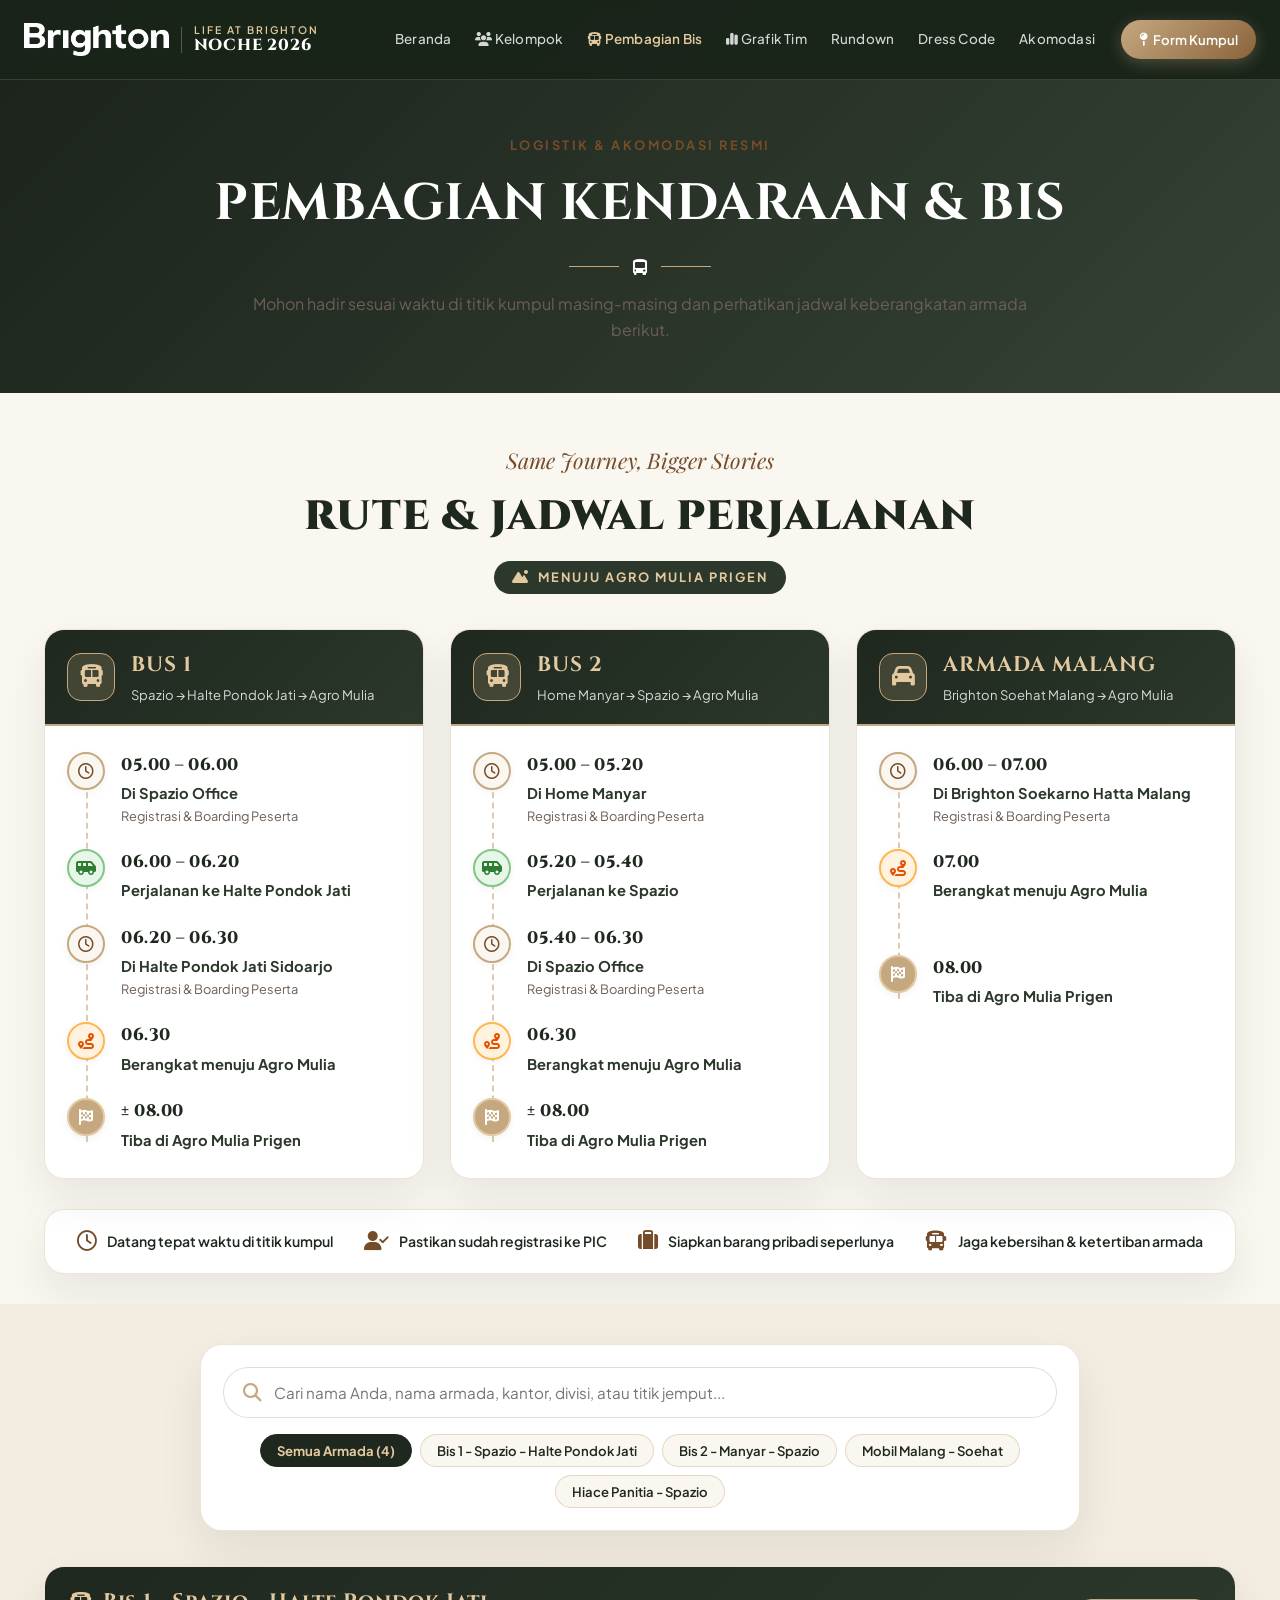
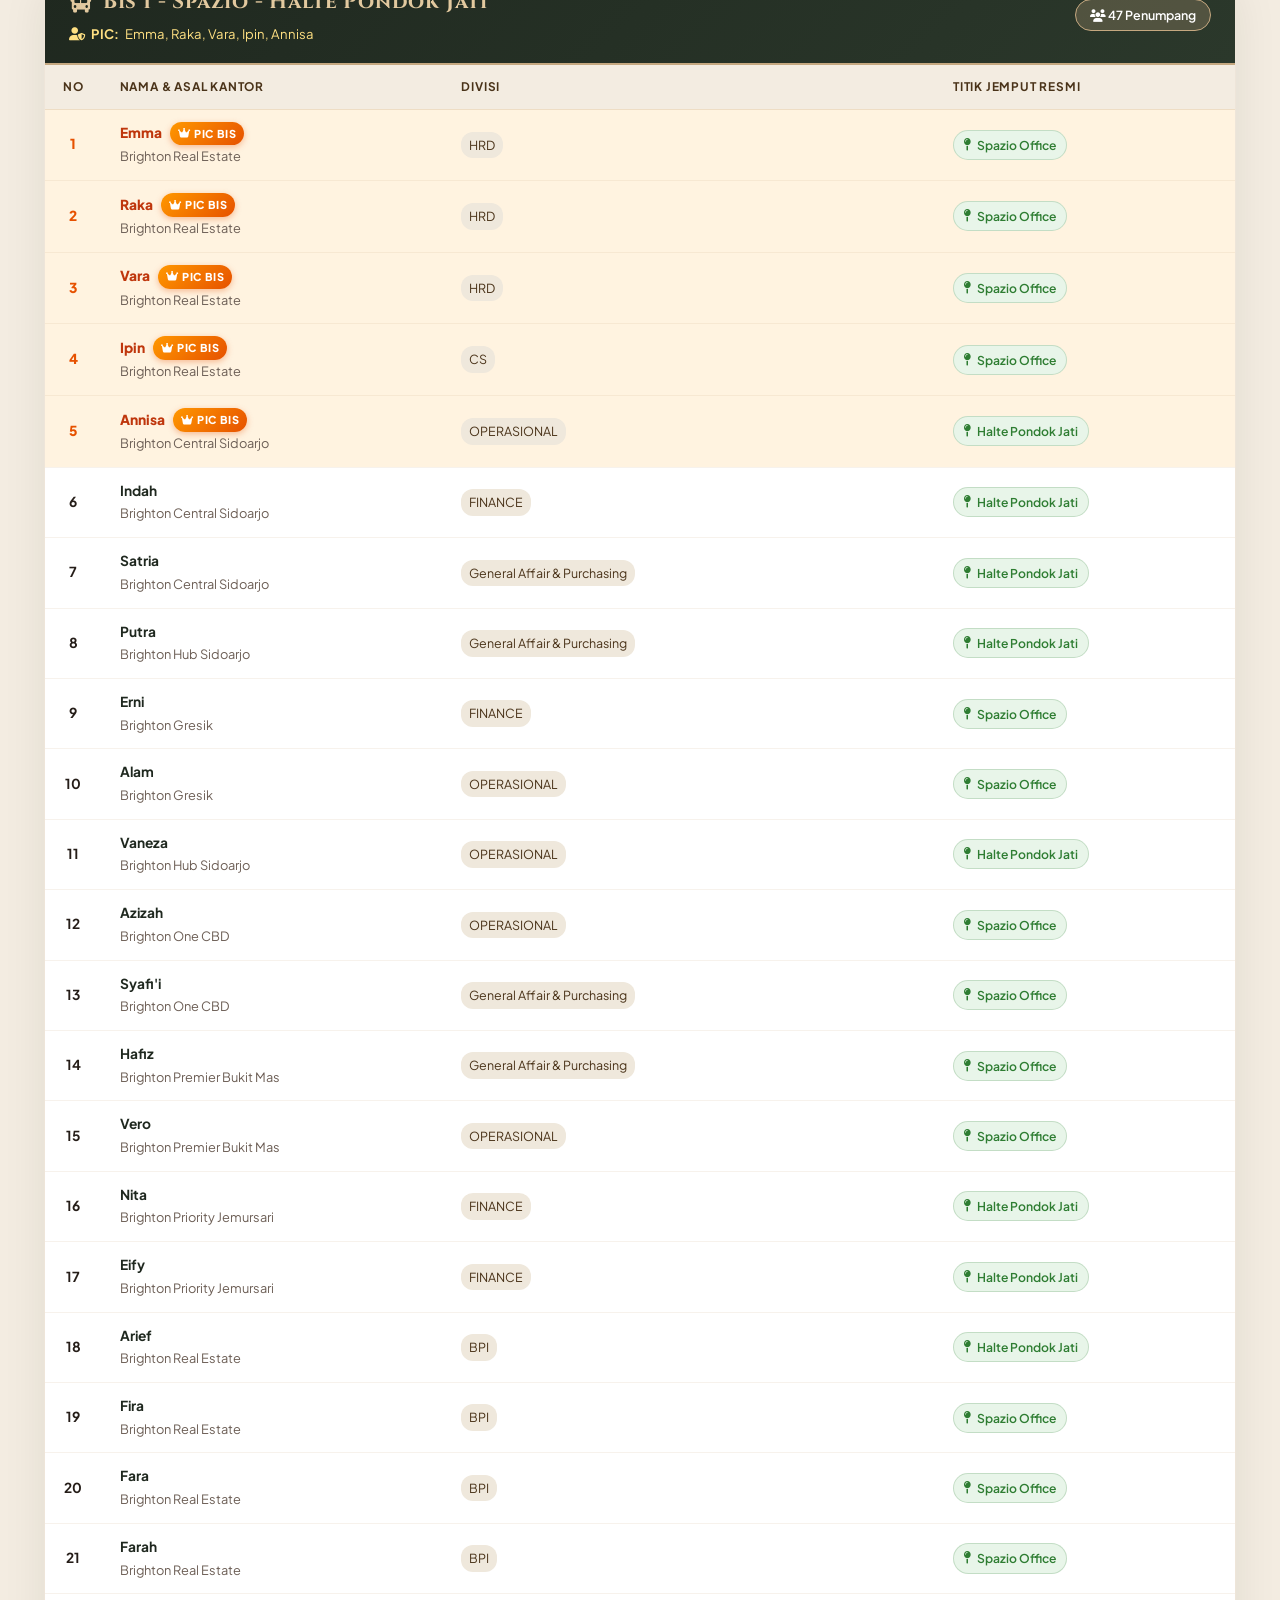
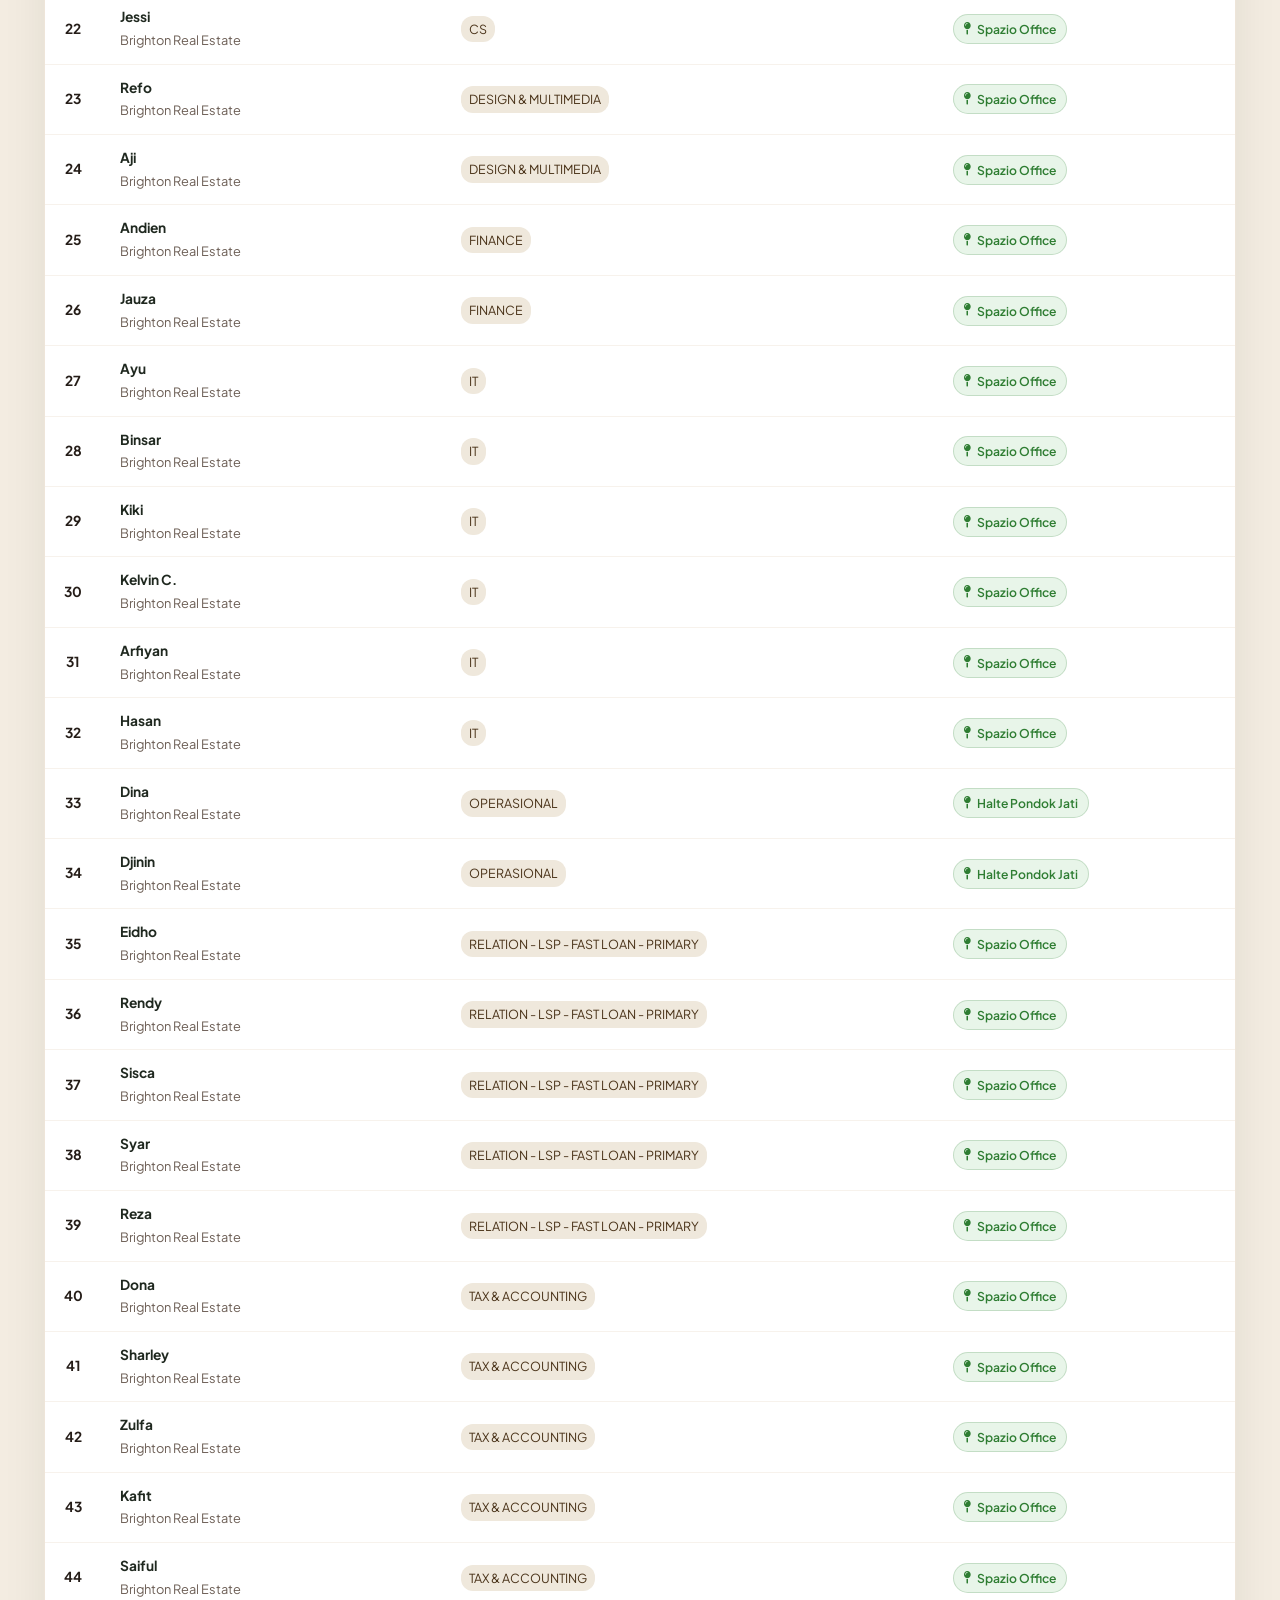
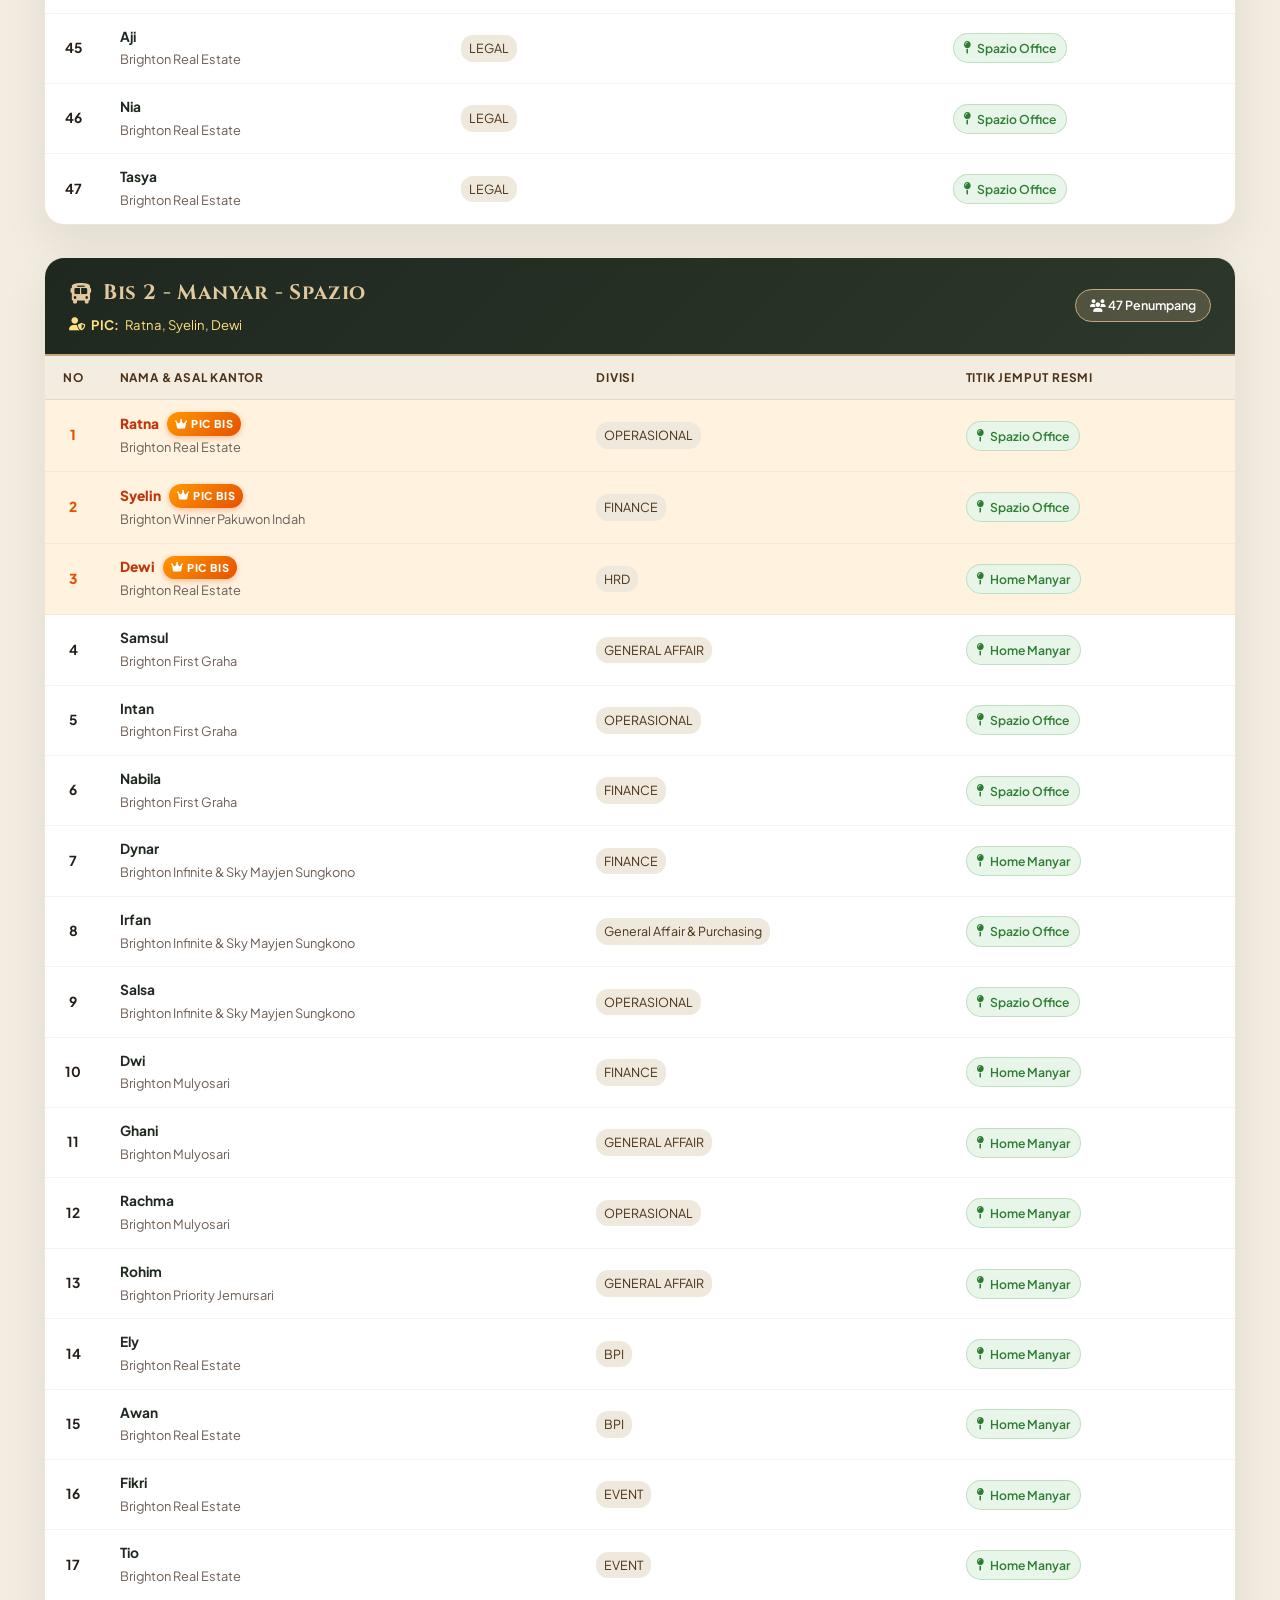
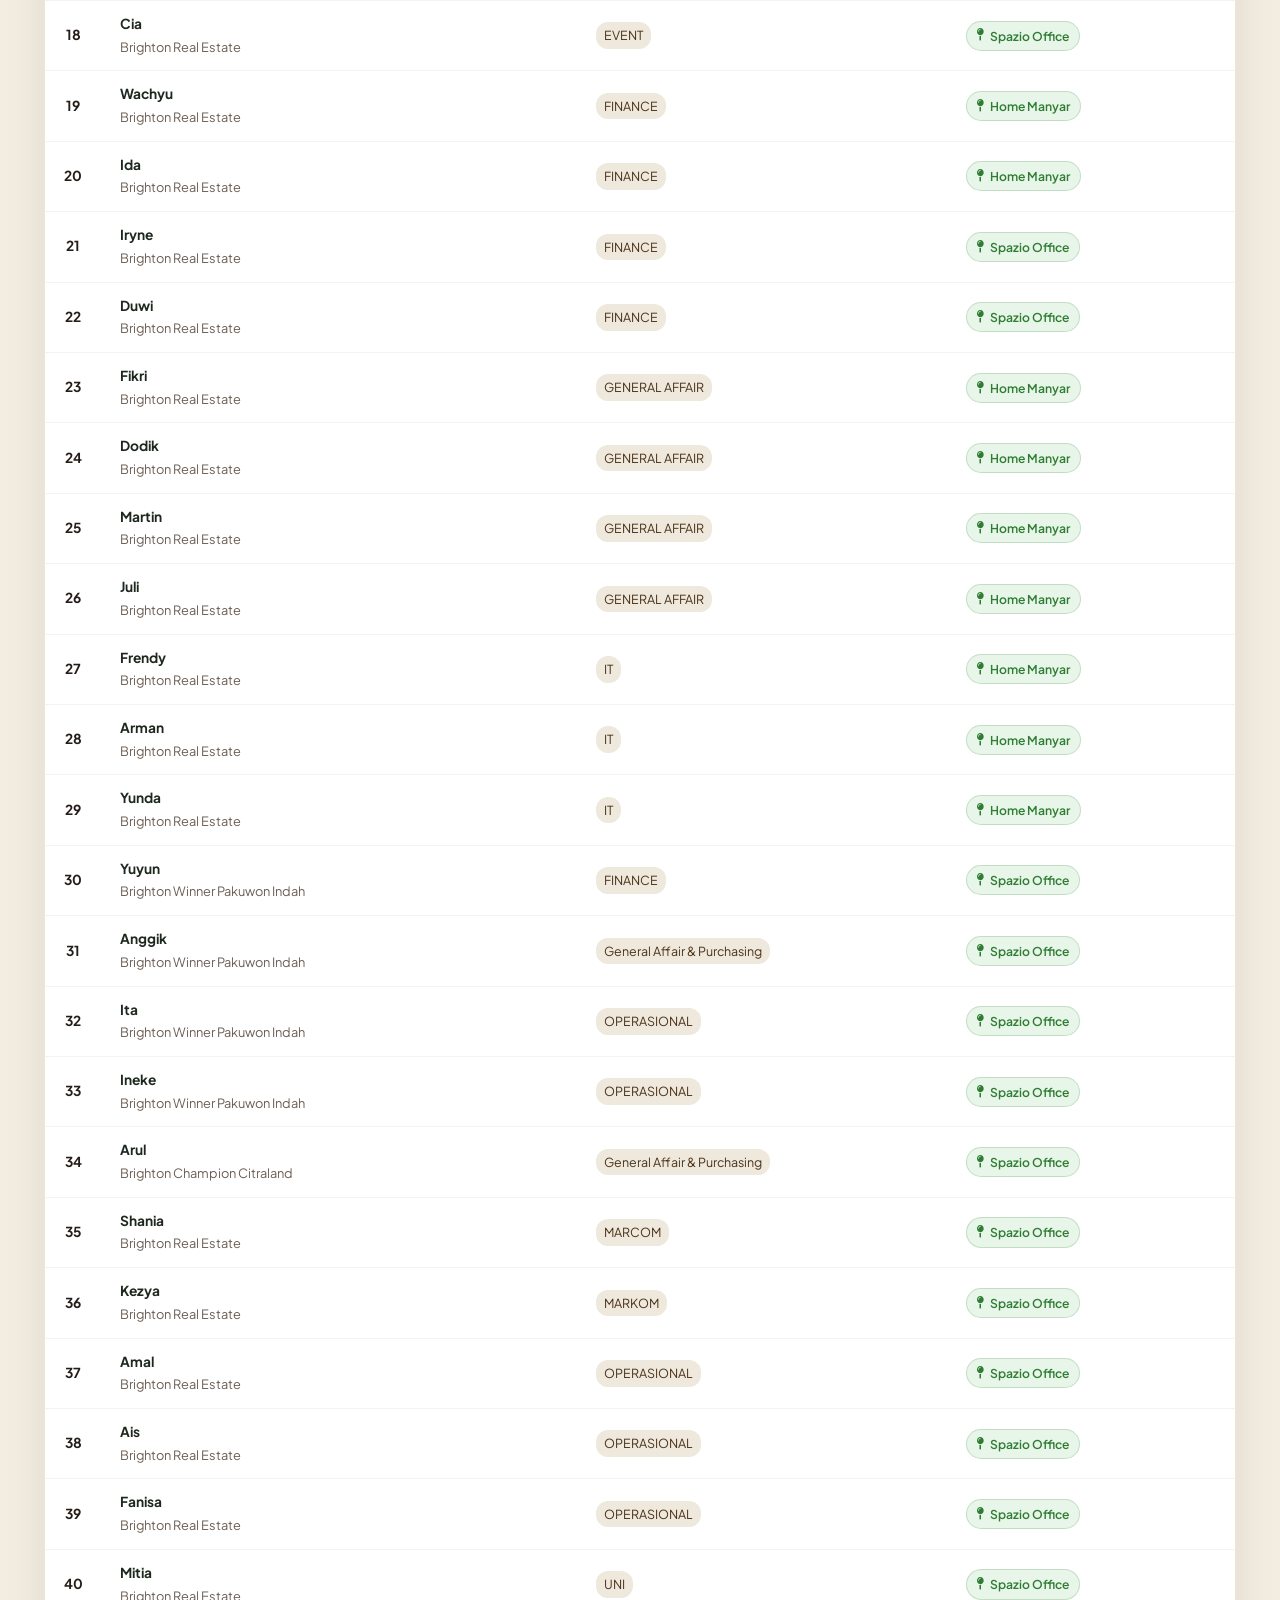
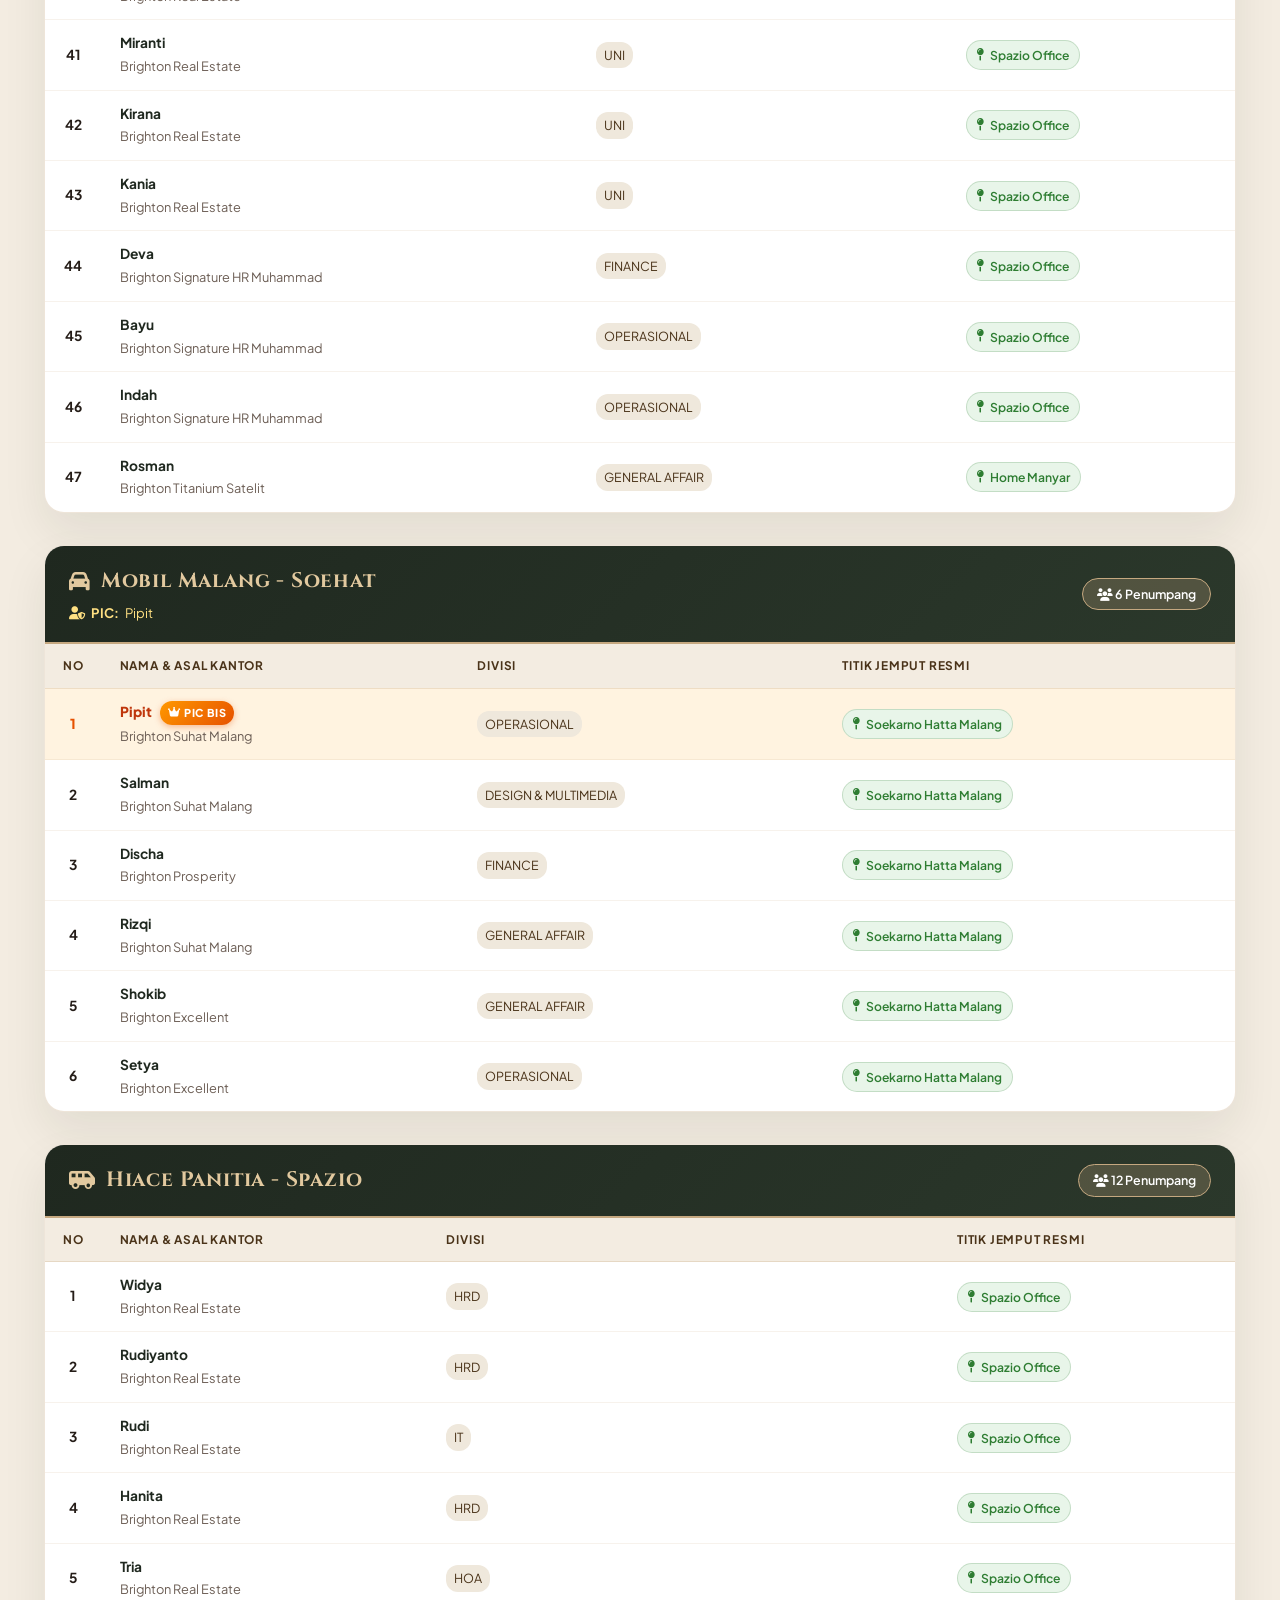
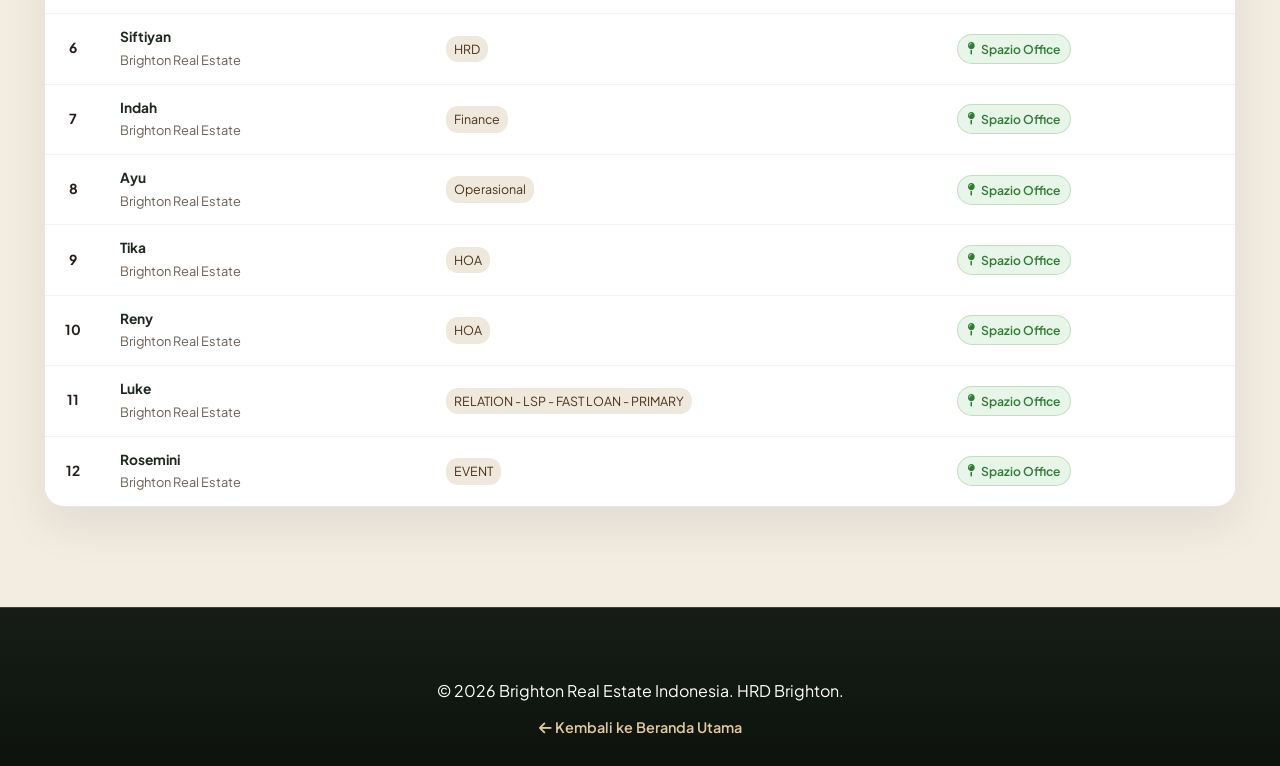
==== commit 08d1bbc9: "update tim and bus" ====
--- a/bis.html
+++ b/bis.html
@@ -51,7 +51,7 @@
             <span class="sec-subtitle">LOGISTIK & AKOMODASI RESMI</span>
             <h1 class="page-title">PEMBAGIAN KENDARAAN & BIS</h1>
             <div class="sec-decor-line"><span></span><i class="fa-solid fa-bus-simple"></i><span></span></div>
-            <p class="sec-desc">Mohon hadir sesuai waktu di titik kumpul masing-masing dan perhatikan jadwal keberangkatan di bawah ini.</p>
+            <p class="sec-desc">Mohon hadir sesuai waktu di titik kumpul masing-masing dan perhatikan jadwal keberangkatan armada berikut.</p>
         </div>
     </section>
 
@@ -88,14 +88,14 @@
                             <div class="b-time-badge"><i class="fa-solid fa-van-shuttle"></i></div>
                             <div class="b-time-desc">
                                 <span class="b-hours">06.00 – 06.20</span>
-                                <strong>Perjalanan ke Pondok Jati Sidoarjo</strong>
+                                <strong>Perjalanan ke Halte Pondok Jati</strong>
                             </div>
                         </div>
                         <div class="b-time-item">
                             <div class="b-time-badge"><i class="fa-regular fa-clock"></i></div>
                             <div class="b-time-desc">
                                 <span class="b-hours">06.20 – 06.30</span>
-                                <strong>Di Halte Pondok Jati</strong>
+                                <strong>Di Halte Pondok Jati Sidoarjo</strong>
                                 <small>Registrasi & Boarding Peserta</small>
                             </div>
                         </div>
--- a/bis.css
+++ b/bis.css
@@ -196,7 +196,7 @@
     color: var(--text-muted);
 }
 
-/* Banner Catatan Perjalanan (Bawah Kartu) */
+/* Banner Catatan Perjalanan */
 .trip-notes-banner {
     background: #FFFFFF;
     border-radius: 20px;
@@ -442,9 +442,7 @@
     display: inline-block;
 }
 
-/* ==============================================================
-   HIGHLIGHT BARIS PIC (Sesuai Sel Oranye Excel #FCE5CD)
-   ============================================================== */
+/* HIGHLIGHT BARIS PIC (#FCE5CD) */
 .badge-pic {
     background: linear-gradient(135deg, #FF9800, #E65100);
     color: #FFFFFF;
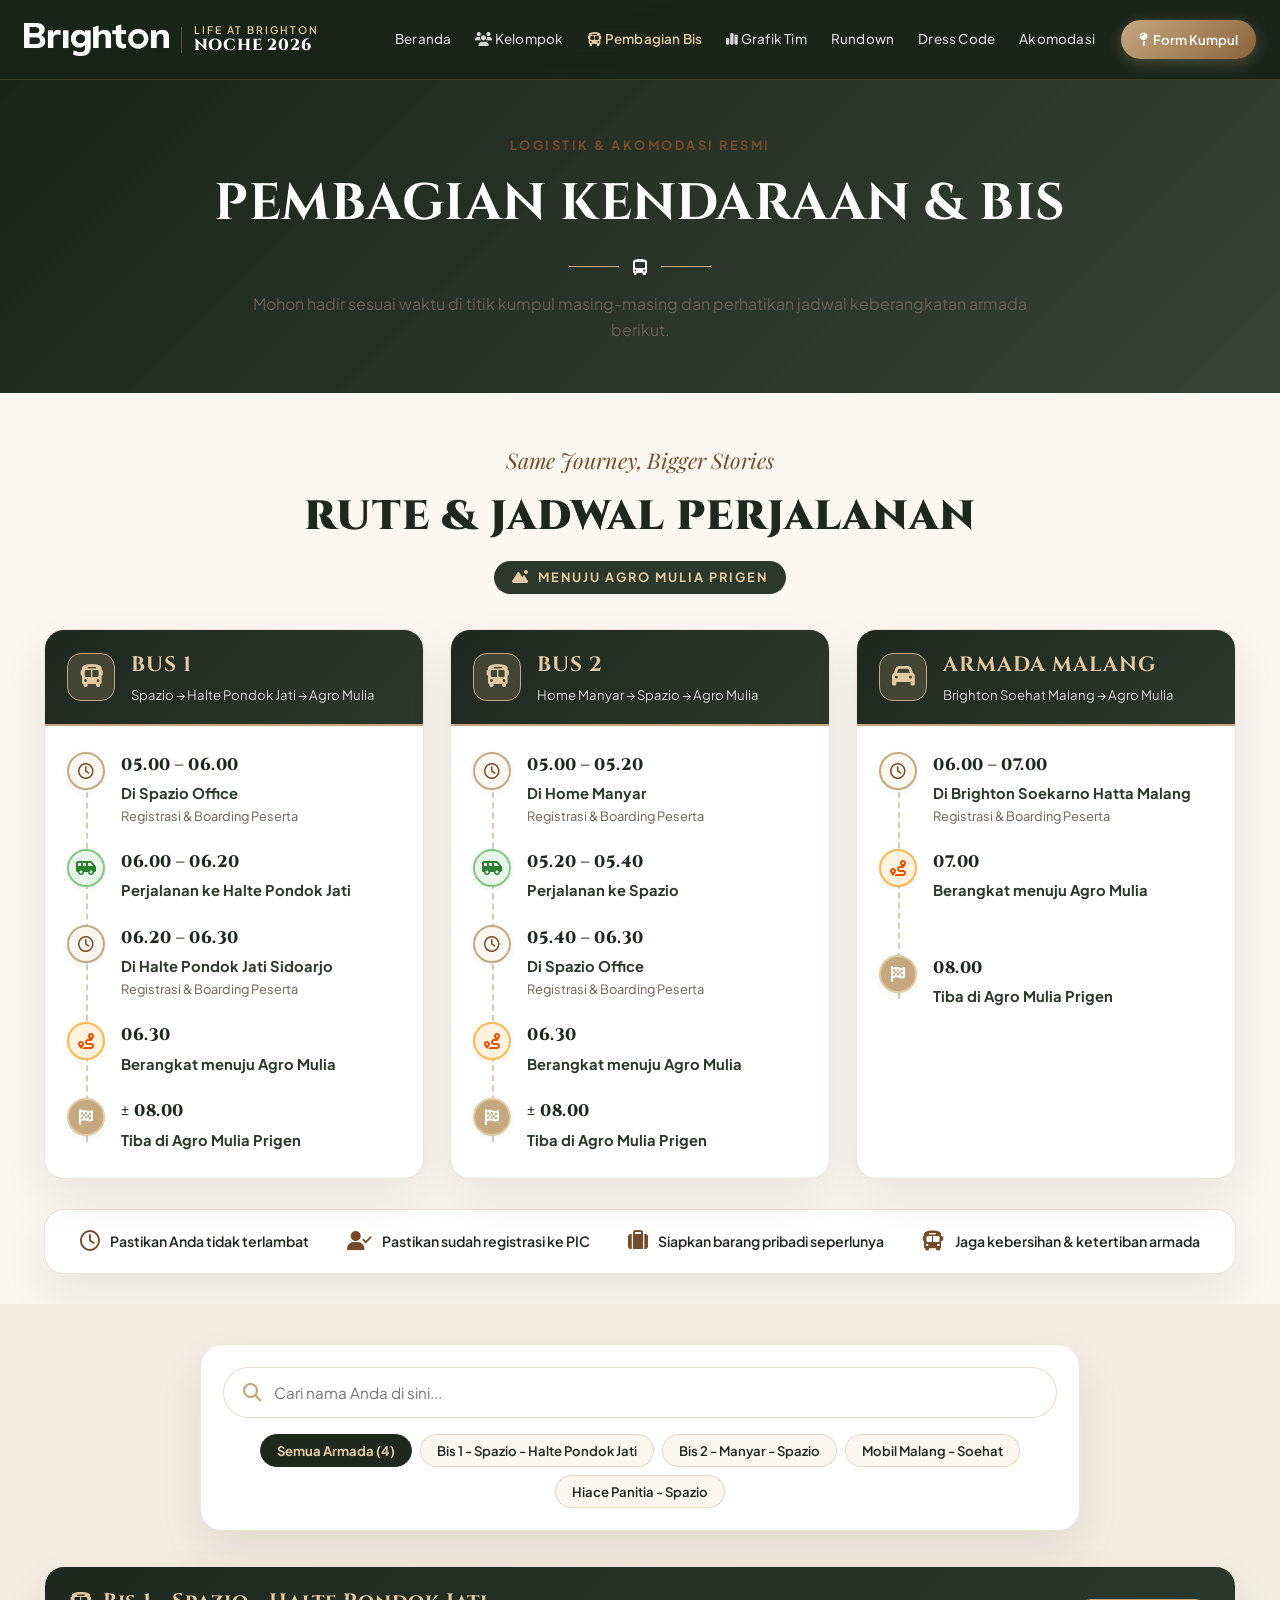
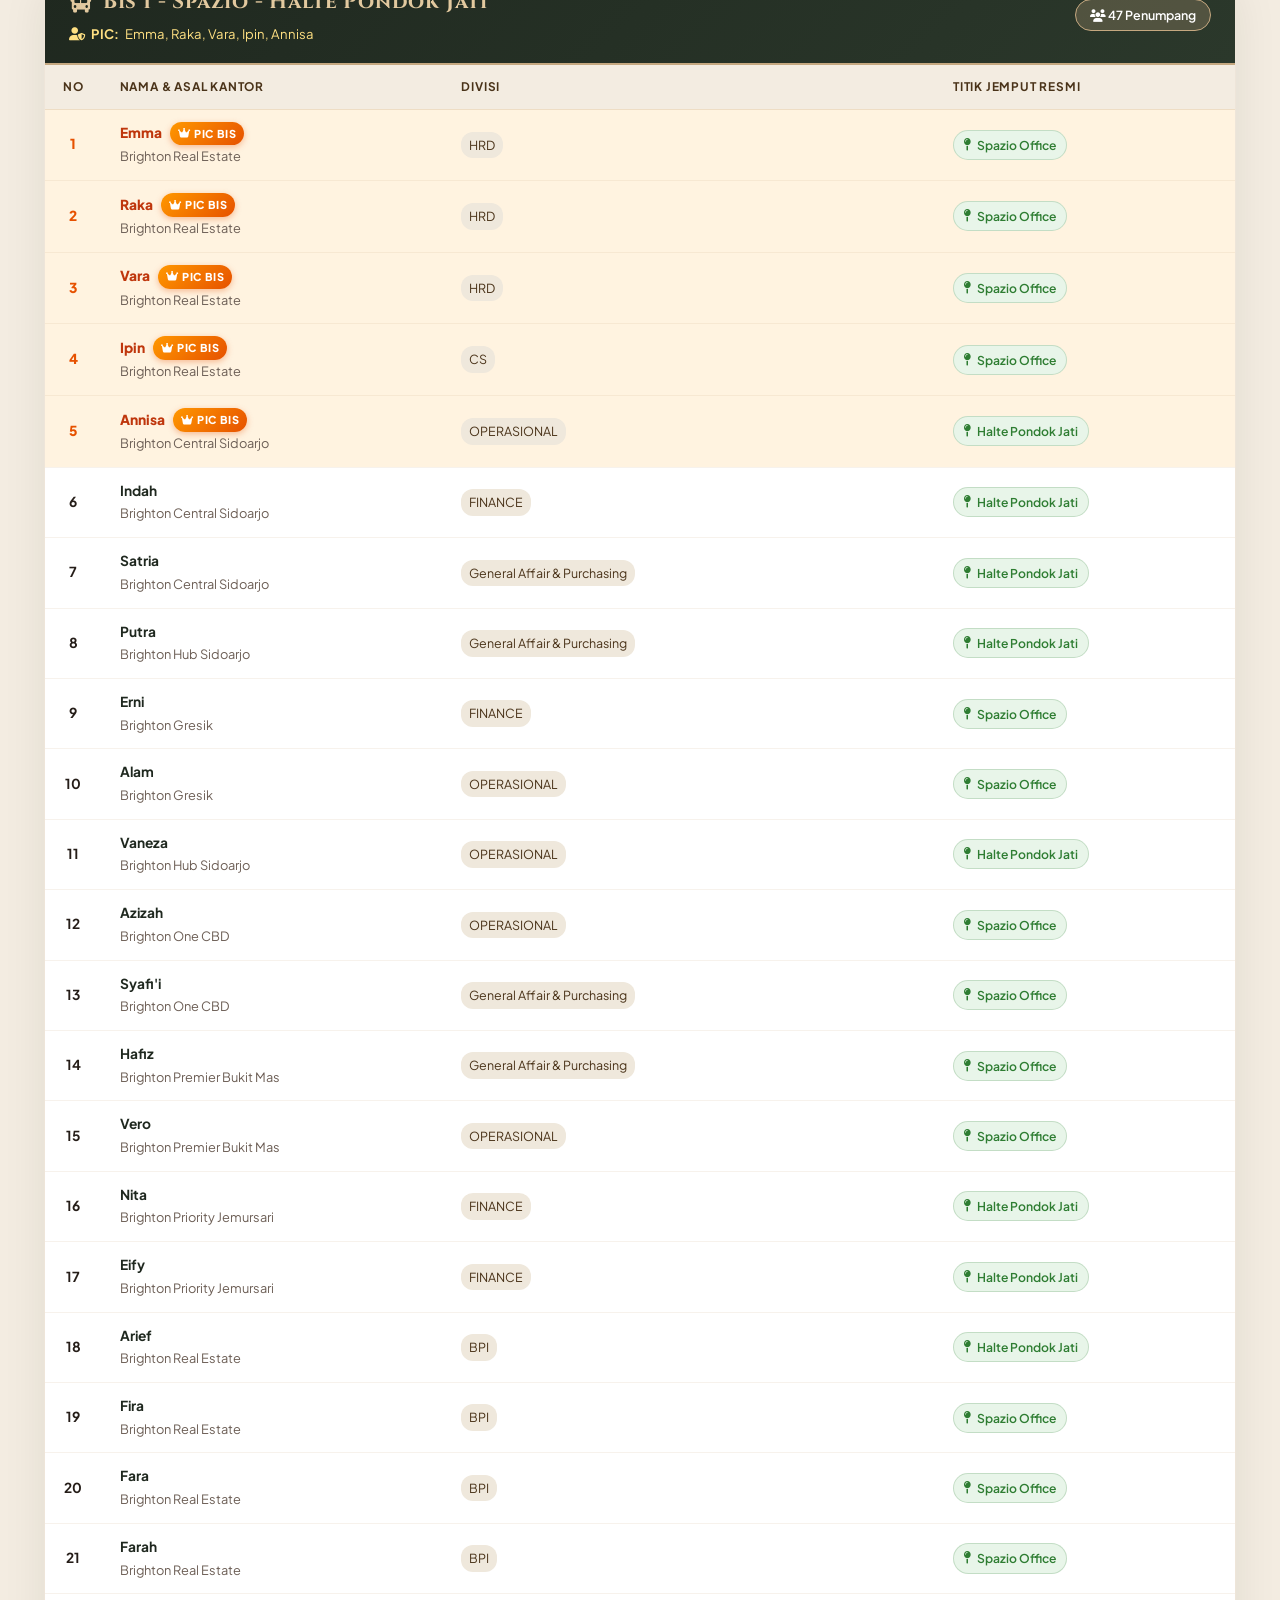
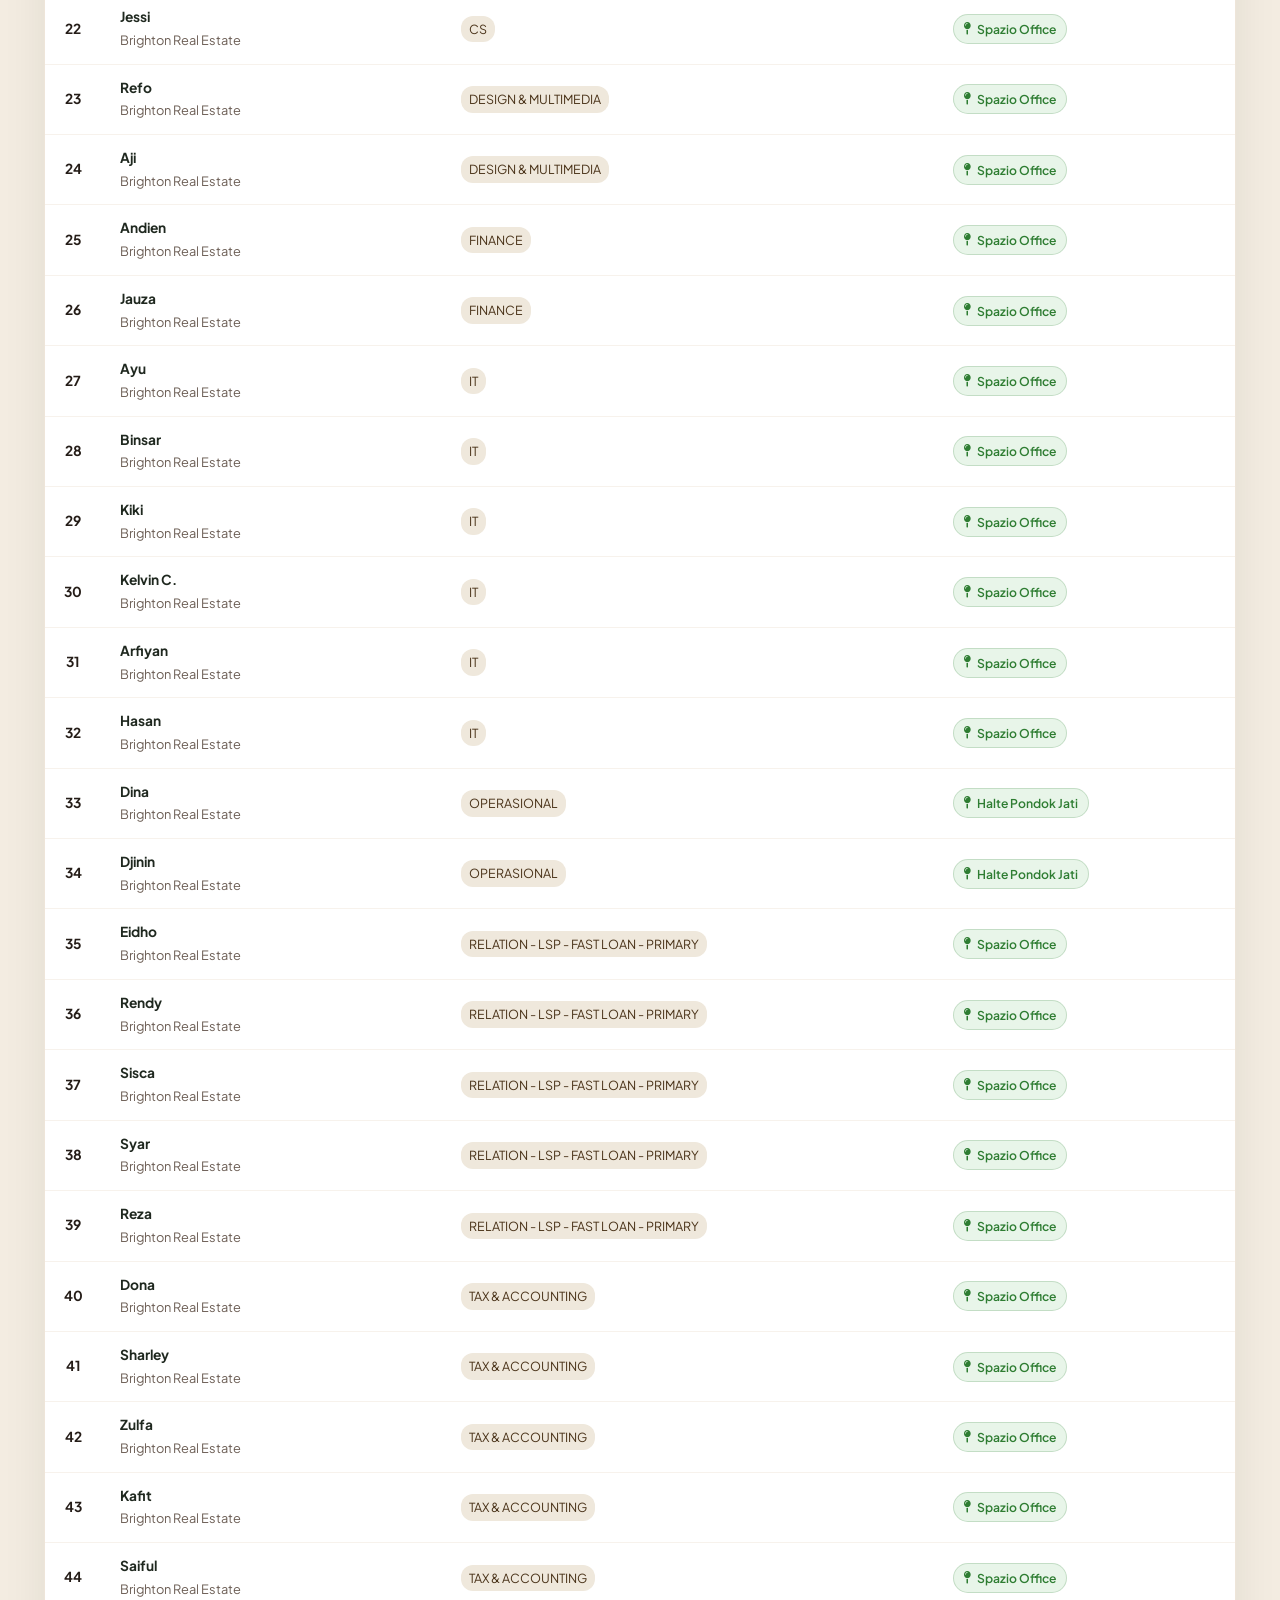
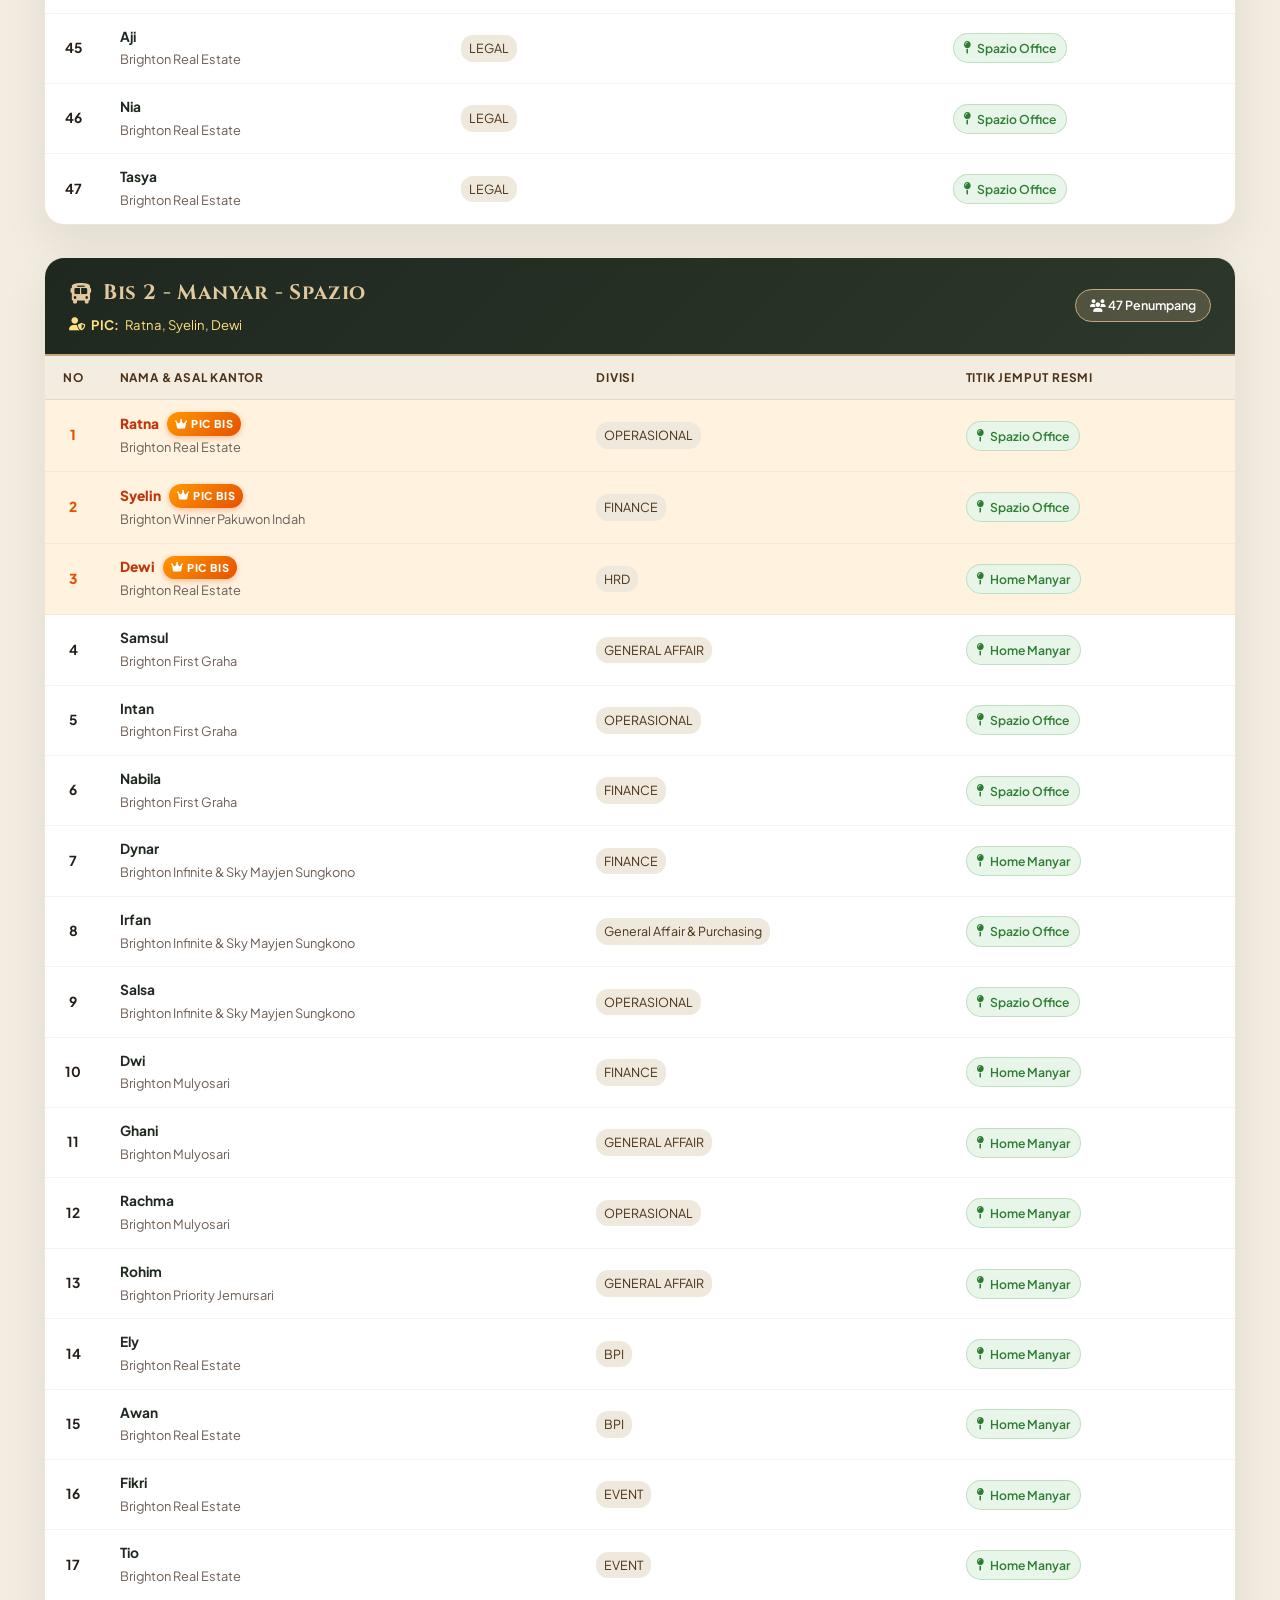
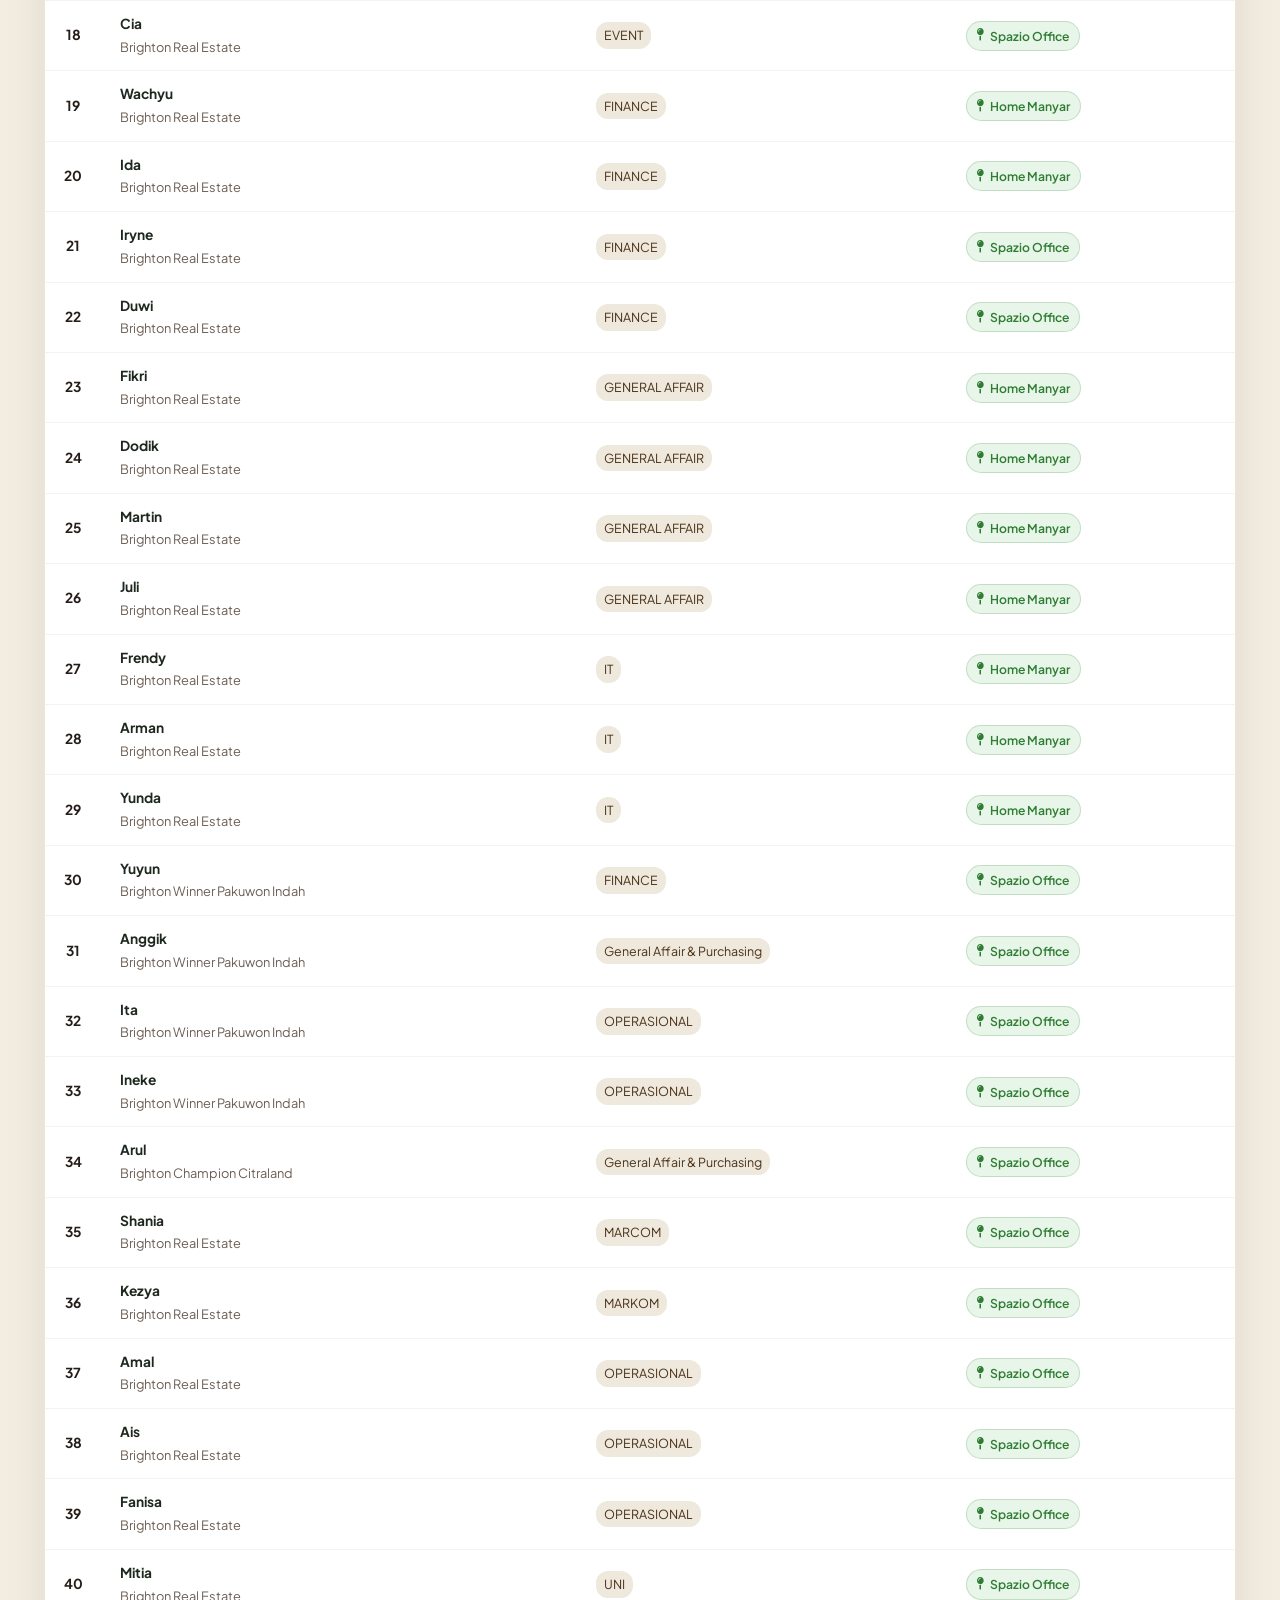
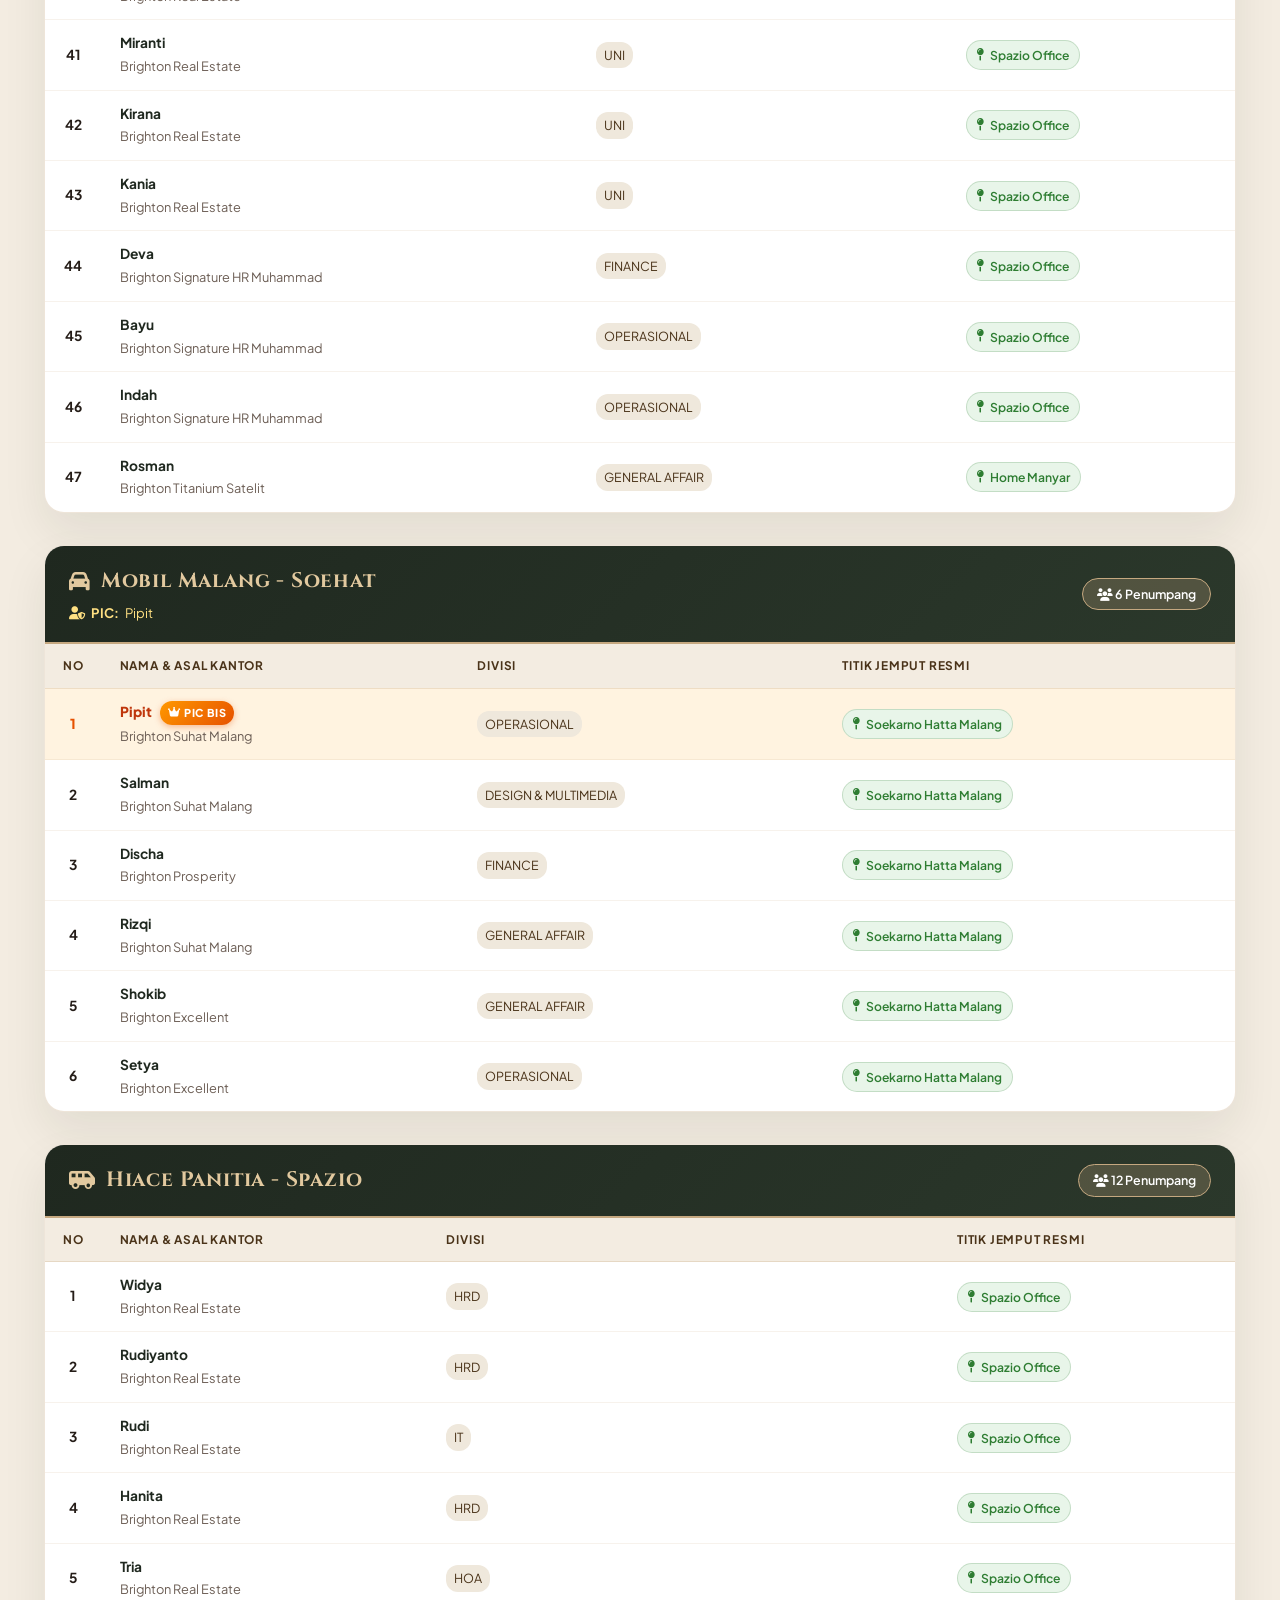
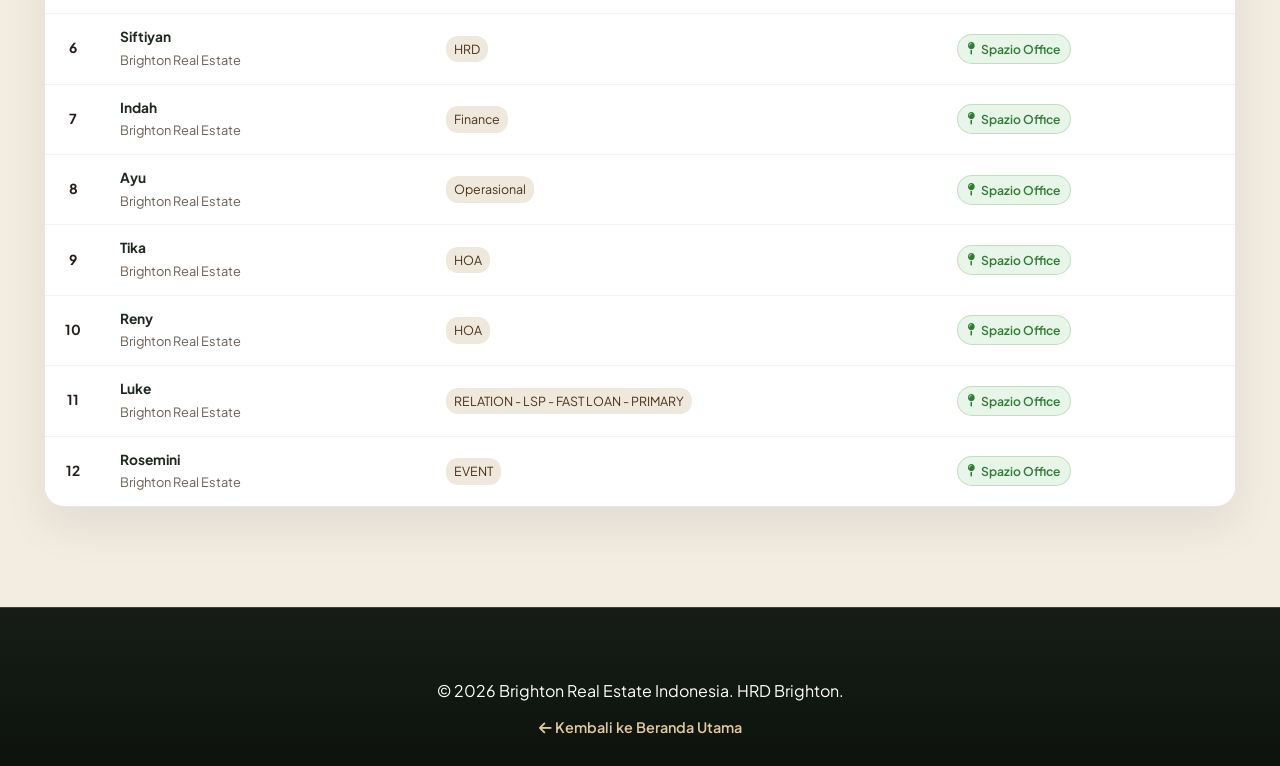
==== commit fb567a84: "update sebelum sabtu" ====
--- a/bis.html
+++ b/bis.html
@@ -206,7 +206,7 @@
             <div class="trip-notes-banner">
                 <div class="trip-note-item">
                     <i class="fa-regular fa-clock"></i>
-                    <span>Datang tepat waktu di titik kumpul</span>
+                    <span>Pastikan Anda tidak terlambat</span>
                 </div>
                 <div class="trip-note-item">
                     <i class="fa-solid fa-user-check"></i>
@@ -230,7 +230,7 @@
             <div class="search-filter-card">
                 <div class="search-input-wrap">
                     <i class="fa-solid fa-magnifying-glass"></i>
-                    <input type="text" id="busSearchInput" placeholder="Cari nama Anda, nama armada, kantor, divisi, atau titik jemput..." autocomplete="off">
+                    <input type="text" id="busSearchInput" placeholder="Cari nama Anda di sini..." autocomplete="off">
                 </div>
                 <div class="filter-pills" id="vehicleFilterPills">
                     <button class="filter-pill active" data-vehicle="ALL">Semua Armada (4)</button>
--- a/style.css
+++ b/style.css
@@ -553,7 +553,7 @@
 }
 
 /* -------------------------------------------------------------
-   GRAFIK LIVE & TOURNAMENT RULES (LOVE SYSTEM)
+   GRAFIK LIVE & TOURNAMENT RULES (LOVE / BLOOM SYSTEM)
    ------------------------------------------------------------- */
 .games-rule-banner {
     display: grid;
@@ -586,7 +586,6 @@
     color: var(--earth-warm);
 }
 
-/* Ikon Hati Merah dan Berdenyut di Banner Aturan */
 .heart-icon,
 .rule-icon.heart-icon {
     background: rgba(230, 57, 70, 0.12) !important;
@@ -614,7 +613,7 @@
     line-height: 1.4;
 }
 
-/* Philosophy Grid (Rules & The Goal) */
+/* Philosophy Grid */
 .bloom-philosophy-grid {
     display: grid;
     grid-template-columns: 1.15fr 0.85fr;
@@ -883,9 +882,6 @@
     gap: 8px;
 }
 
-/* ==============================================================
-   ANIMASI DENYUT HATI & WARNA MERAH MENYALA
-   ============================================================== */
 .love-score-wrap i,
 .love-score-wrap .fa-heart {
     font-size: 1.75rem;
@@ -896,21 +892,11 @@
 }
 
 @keyframes heartBeat {
-    0%, 100% {
-        transform: scale(1);
-    }
-    14% {
-        transform: scale(1.22);
-    }
-    28% {
-        transform: scale(1);
-    }
-    42% {
-        transform: scale(1.16);
-    }
-    70% {
-        transform: scale(1);
-    }
+    0%, 100% { transform: scale(1); }
+    14% { transform: scale(1.22); }
+    28% { transform: scale(1); }
+    42% { transform: scale(1.16); }
+    70% { transform: scale(1); }
 }
 
 .love-points-count {
@@ -1014,7 +1000,6 @@
     position: relative;
 }
 
-/* Menggunakan File Foto Lokal dari folder images/ */
 .flyingfox-bg  { background-image: url('images/flyingfox.jpg'); }
 .rappelling-bg { background-image: url('images/rappeling.jpg'); }
 .fungames-bg   { background-image: url('images/fungames.jpg'); }
@@ -1192,7 +1177,7 @@
 }
 
 /* -------------------------------------------------------------
-   SCHEDULE TIMELINE (TEGAK LURUS SEMPURNA)
+   SCHEDULE TIMELINE
    ------------------------------------------------------------- */
 .sec-subtitle {
     font-size: 0.8rem;
@@ -1238,7 +1223,6 @@
     position: relative;
 }
 
-/* Garis vertikal di sumbu tengah: 150px waktu + 21px setengah bulatan = 171px */
 .schedule-timeline::before {
     content: '';
     position: absolute;
@@ -1389,11 +1373,66 @@
 .fw-yes { background: #E8F5E9; color: #2E7D32; padding: 7px 14px; border-radius: 30px; font-weight: 600; font-size: 0.82rem; }
 .fw-no { background: #FFEBEE; color: #C62828; padding: 7px 14px; border-radius: 30px; font-weight: 600; font-size: 0.82rem; }
 
-.color-swatch-box { background: var(--bg-cream); padding: 18px; border-radius: 14px; }
-.swatches { display: flex; gap: 12px; flex-wrap: wrap; }
-.swatch-item { display: flex; flex-direction: column; align-items: center; gap: 5px; }
-.swatch-item span { width: 34px; height: 34px; border-radius: 50%; box-shadow: 0 4px 10px rgba(0,0,0,0.1); border: 2px solid #FFFFFF; }
-.swatch-item small { font-size: 0.7rem; color: var(--text-muted); }
+/* Palet Warna Swatch Rapi & Presisi */
+.color-swatch-box {
+    background: var(--bg-cream);
+    padding: 18px 20px;
+    border-radius: 16px;
+    border: 1px solid rgba(197, 168, 128, 0.25);
+    margin-top: 15px;
+}
+
+.swatch-title {
+    display: block;
+    font-size: 0.85rem;
+    font-weight: 700;
+    color: var(--primary-deep);
+    margin-bottom: 14px;
+}
+
+.swatches {
+    display: flex;
+    align-items: flex-start;
+    justify-content: flex-start;
+    gap: 16px;
+    flex-wrap: wrap;
+}
+
+.swatch-item {
+    display: flex;
+    flex-direction: column;
+    align-items: center;
+    text-align: center;
+    width: 65px;
+}
+
+.swatch-item .swatch-circle,
+.swatch-item span {
+    width: 38px;
+    height: 38px;
+    border-radius: 50%;
+    display: block;
+    box-shadow: 0 4px 10px rgba(0, 0, 0, 0.12);
+    border: 2.5px solid #FFFFFF;
+    transition: transform 0.2s ease, box-shadow 0.2s ease;
+    flex-shrink: 0;
+}
+
+.swatch-item:hover .swatch-circle,
+.swatch-item:hover span {
+    transform: translateY(-2px) scale(1.05);
+    box-shadow: 0 6px 14px rgba(0, 0, 0, 0.18);
+}
+
+.swatch-item small {
+    font-size: 0.72rem;
+    font-weight: 600;
+    color: var(--text-muted);
+    margin-top: 8px;
+    line-height: 1.2;
+    display: block;
+    word-break: break-word;
+}
 
 .essentials-card {
     background: #FFFFFF;
@@ -1660,7 +1699,6 @@
         height: 270px;
     }
 
-    /* Penyesuaian Mobile: Garis & Bulatan Timeline Tetap Lurus Presisi */
     .schedule-timeline::before {
         left: 21px;
         top: 21px;
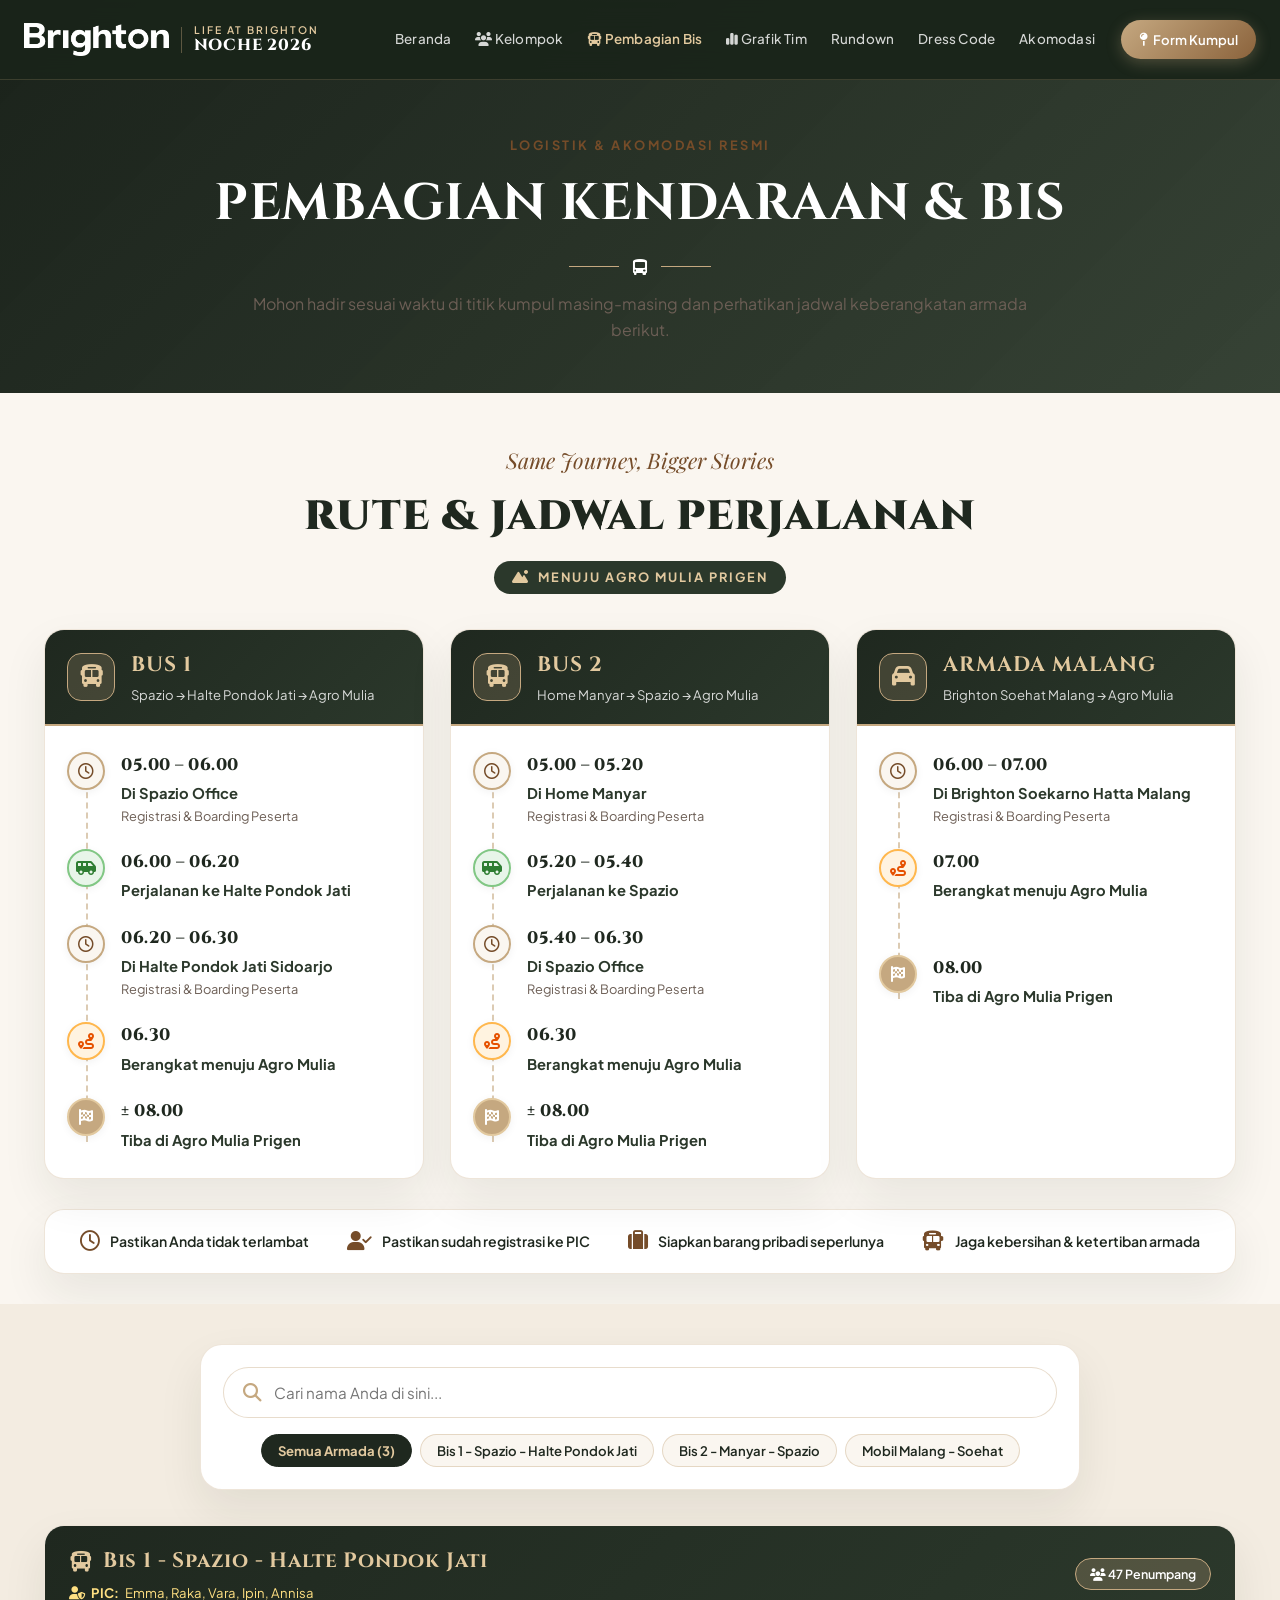
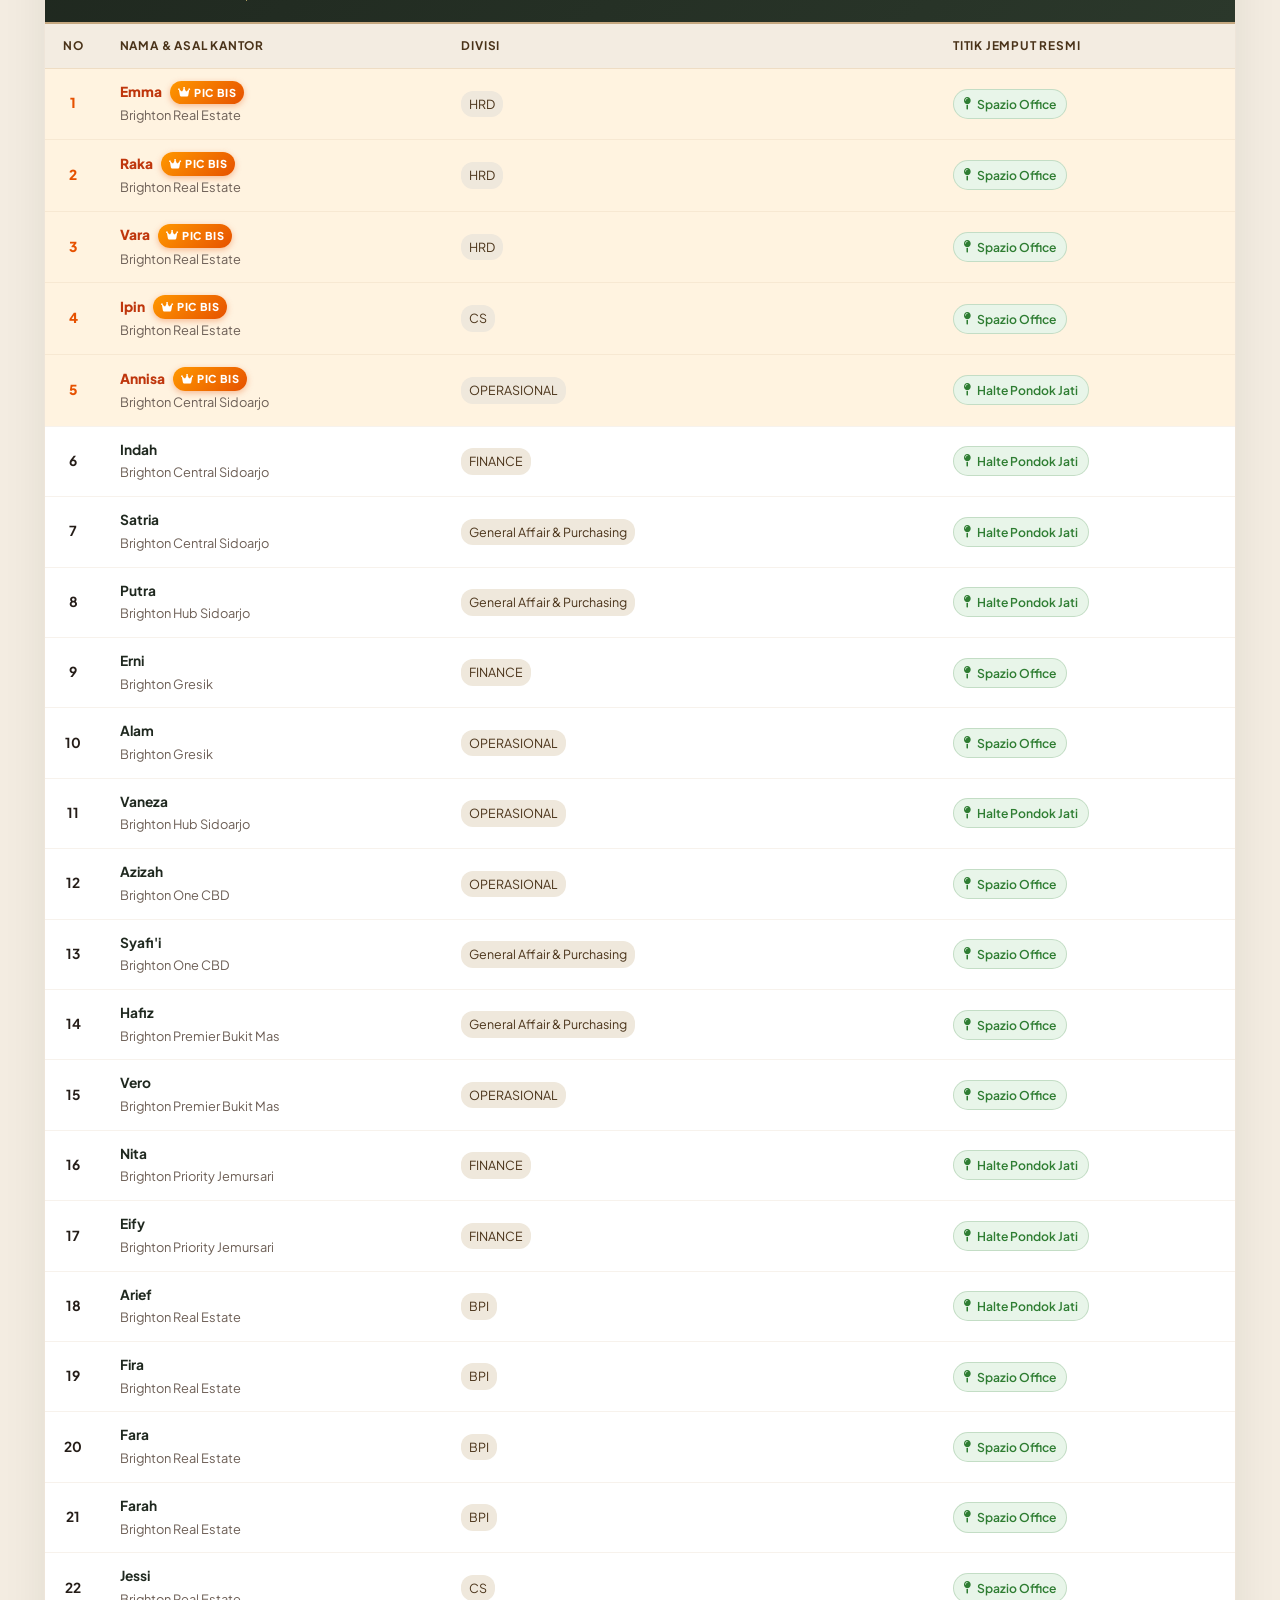
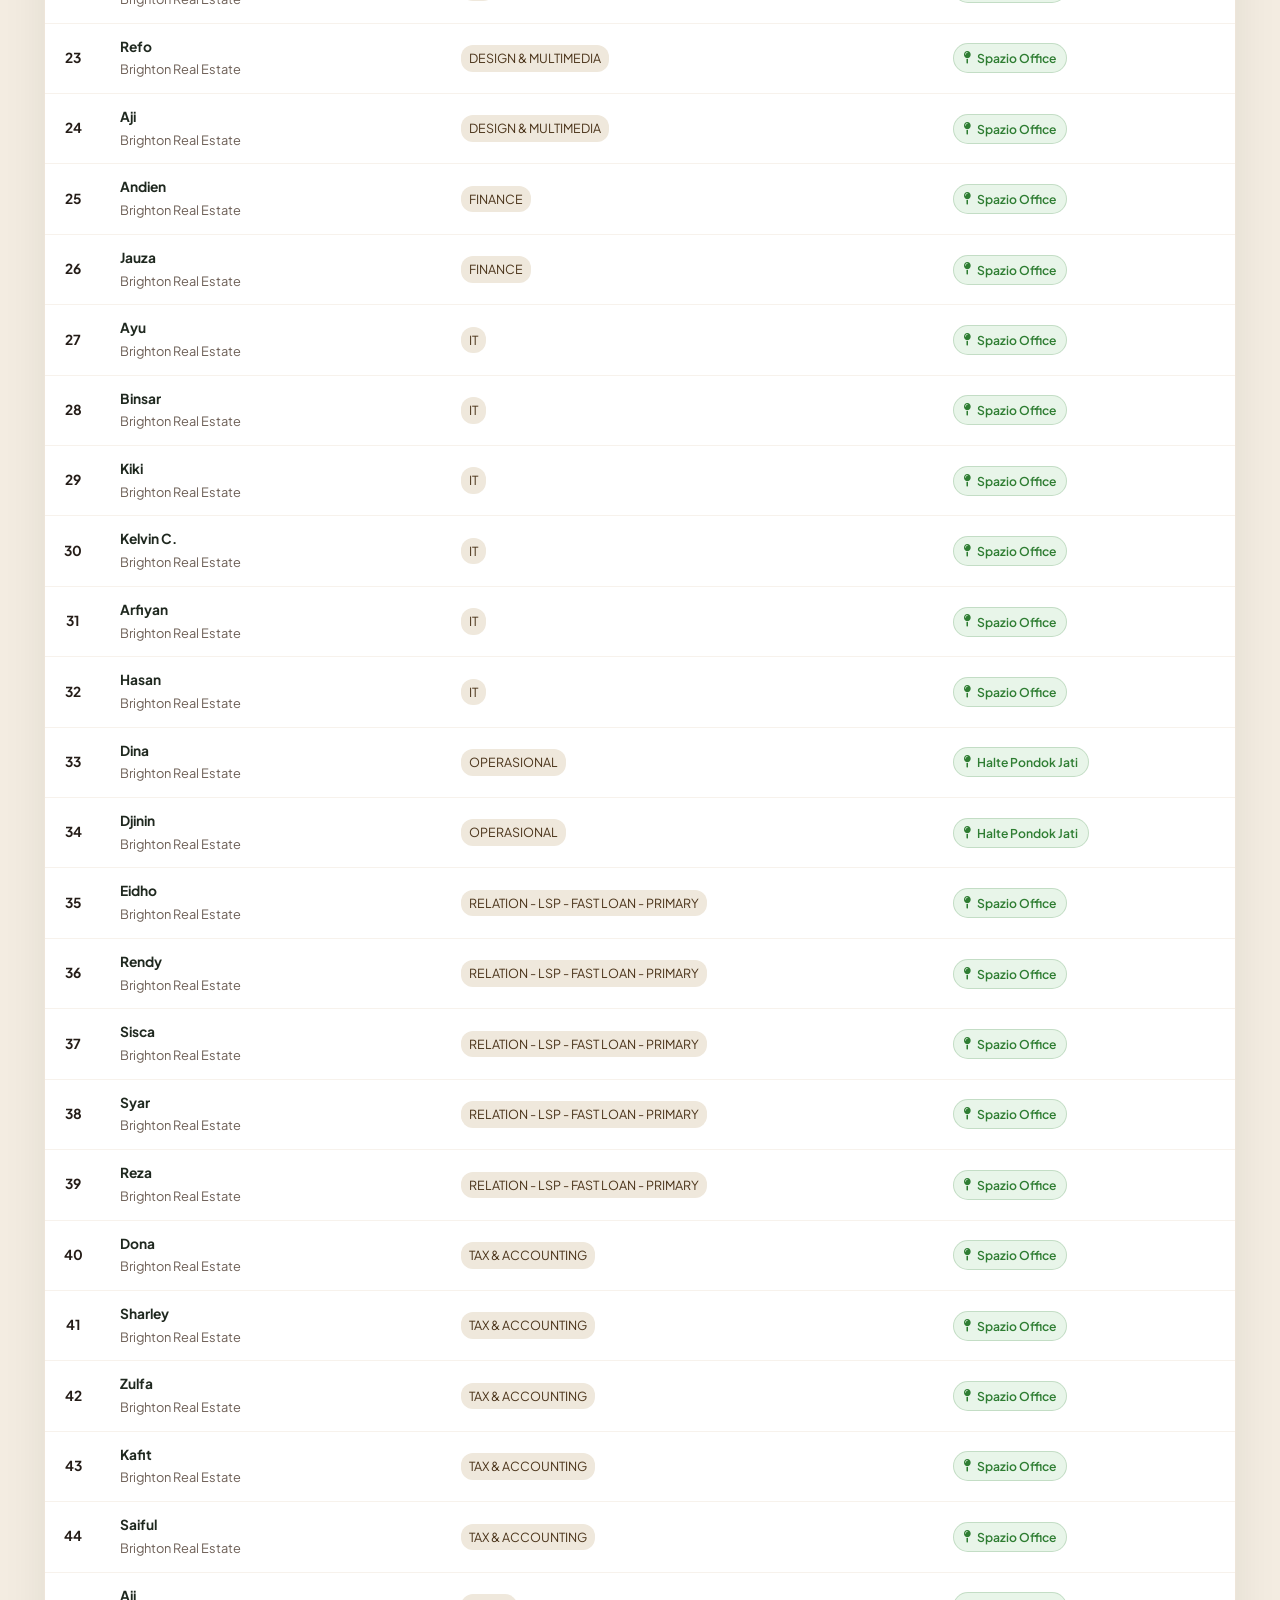
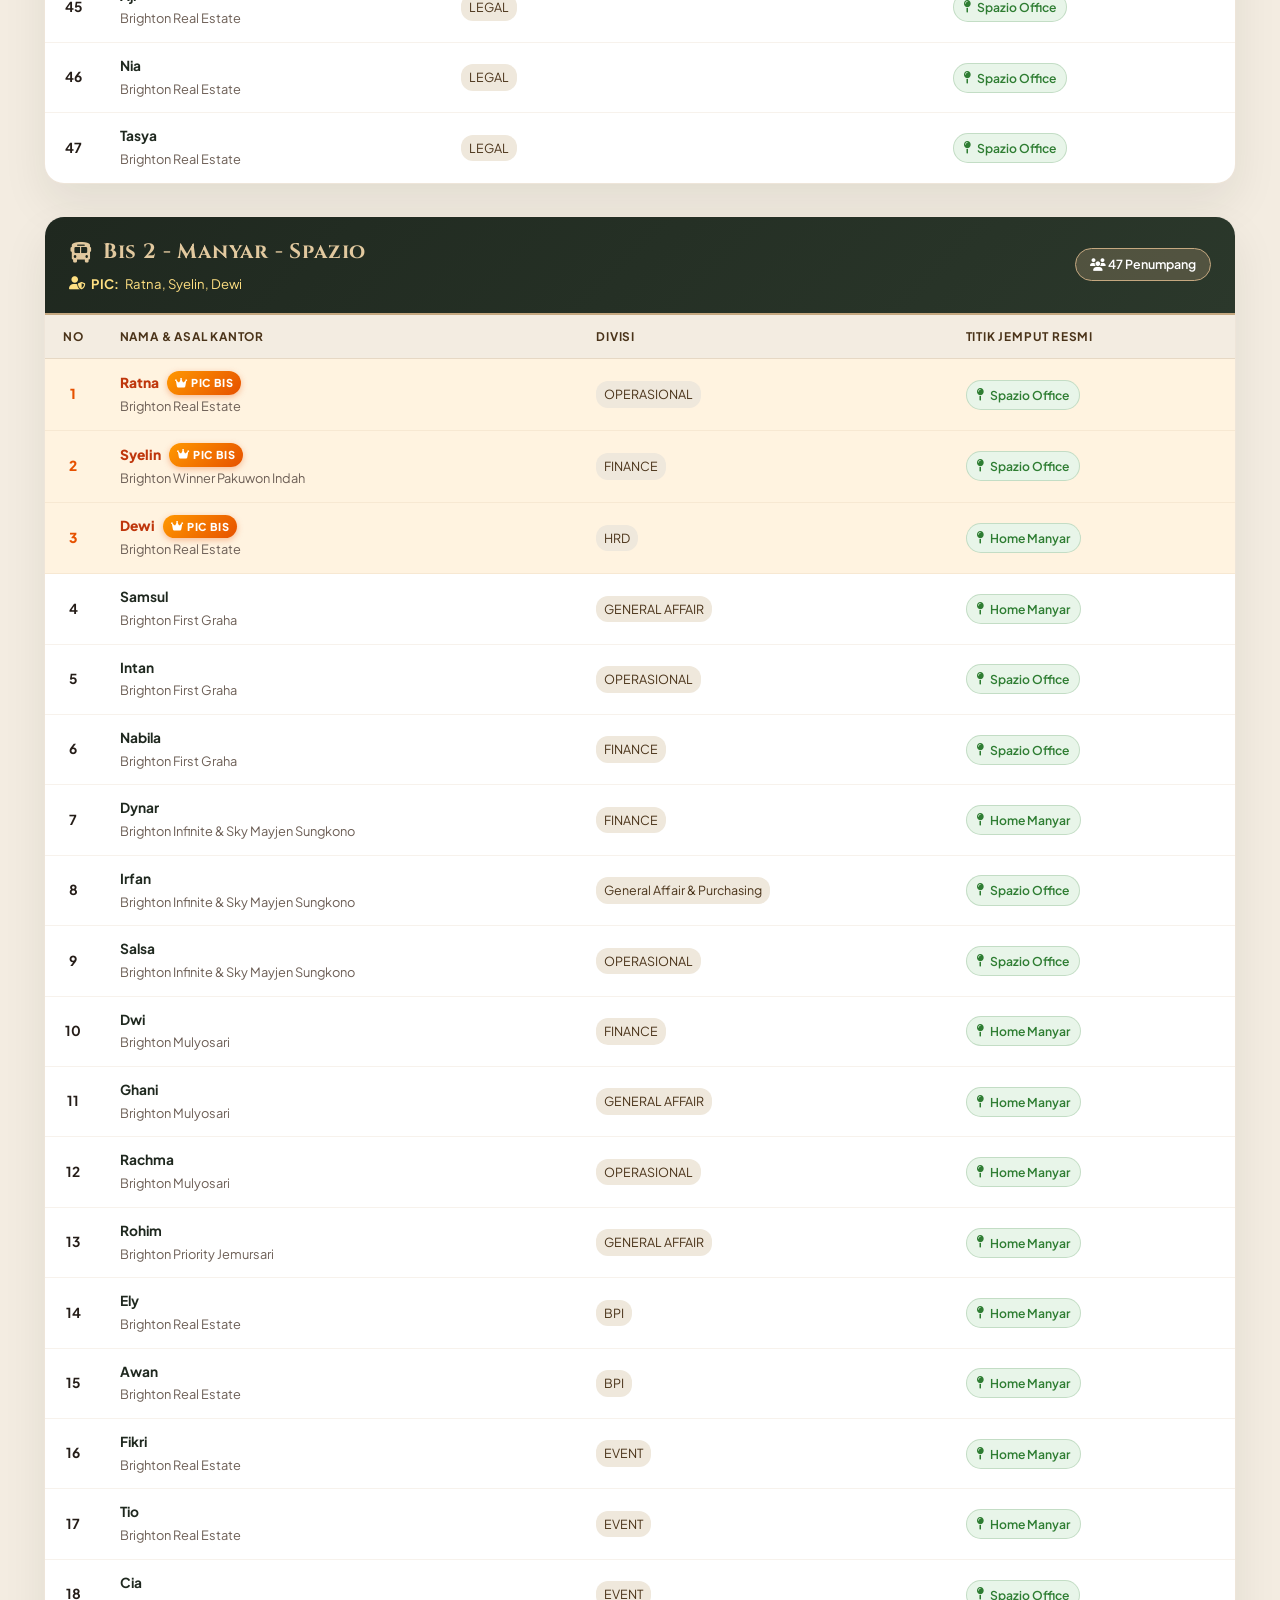
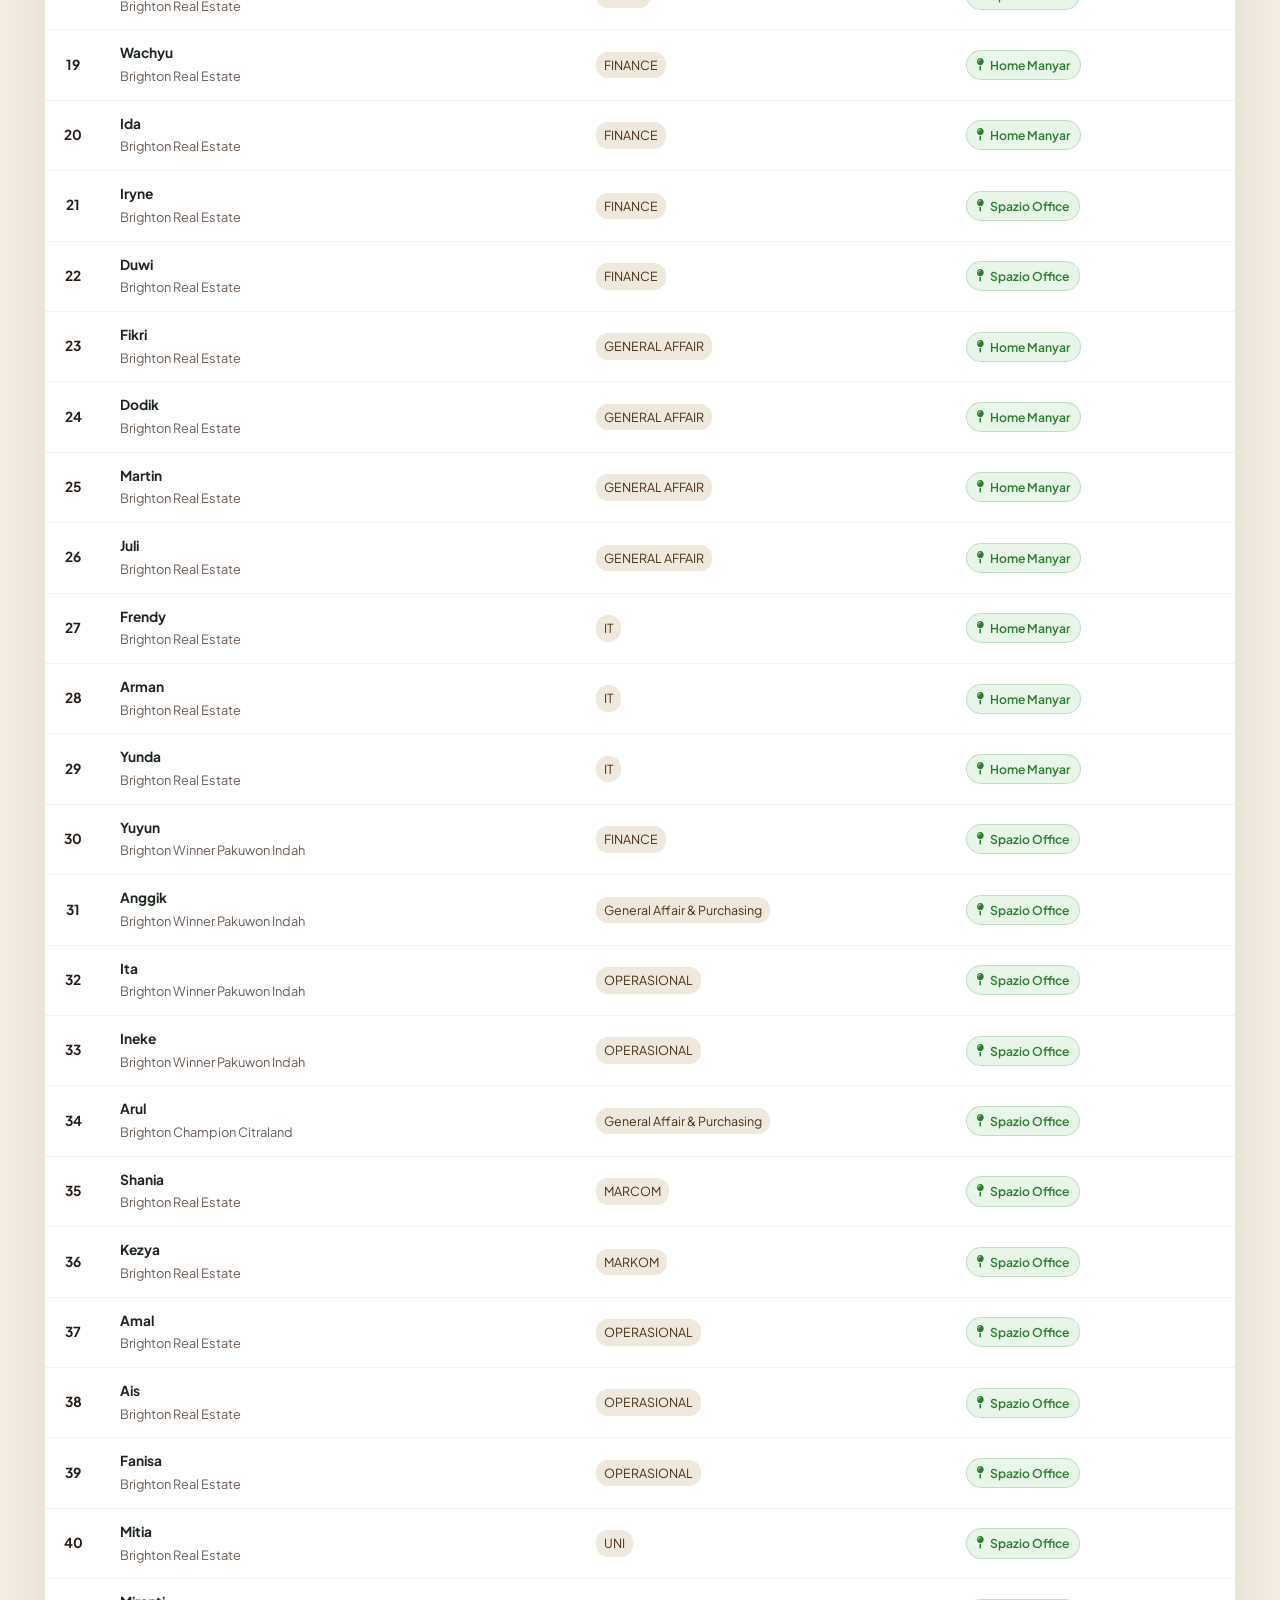
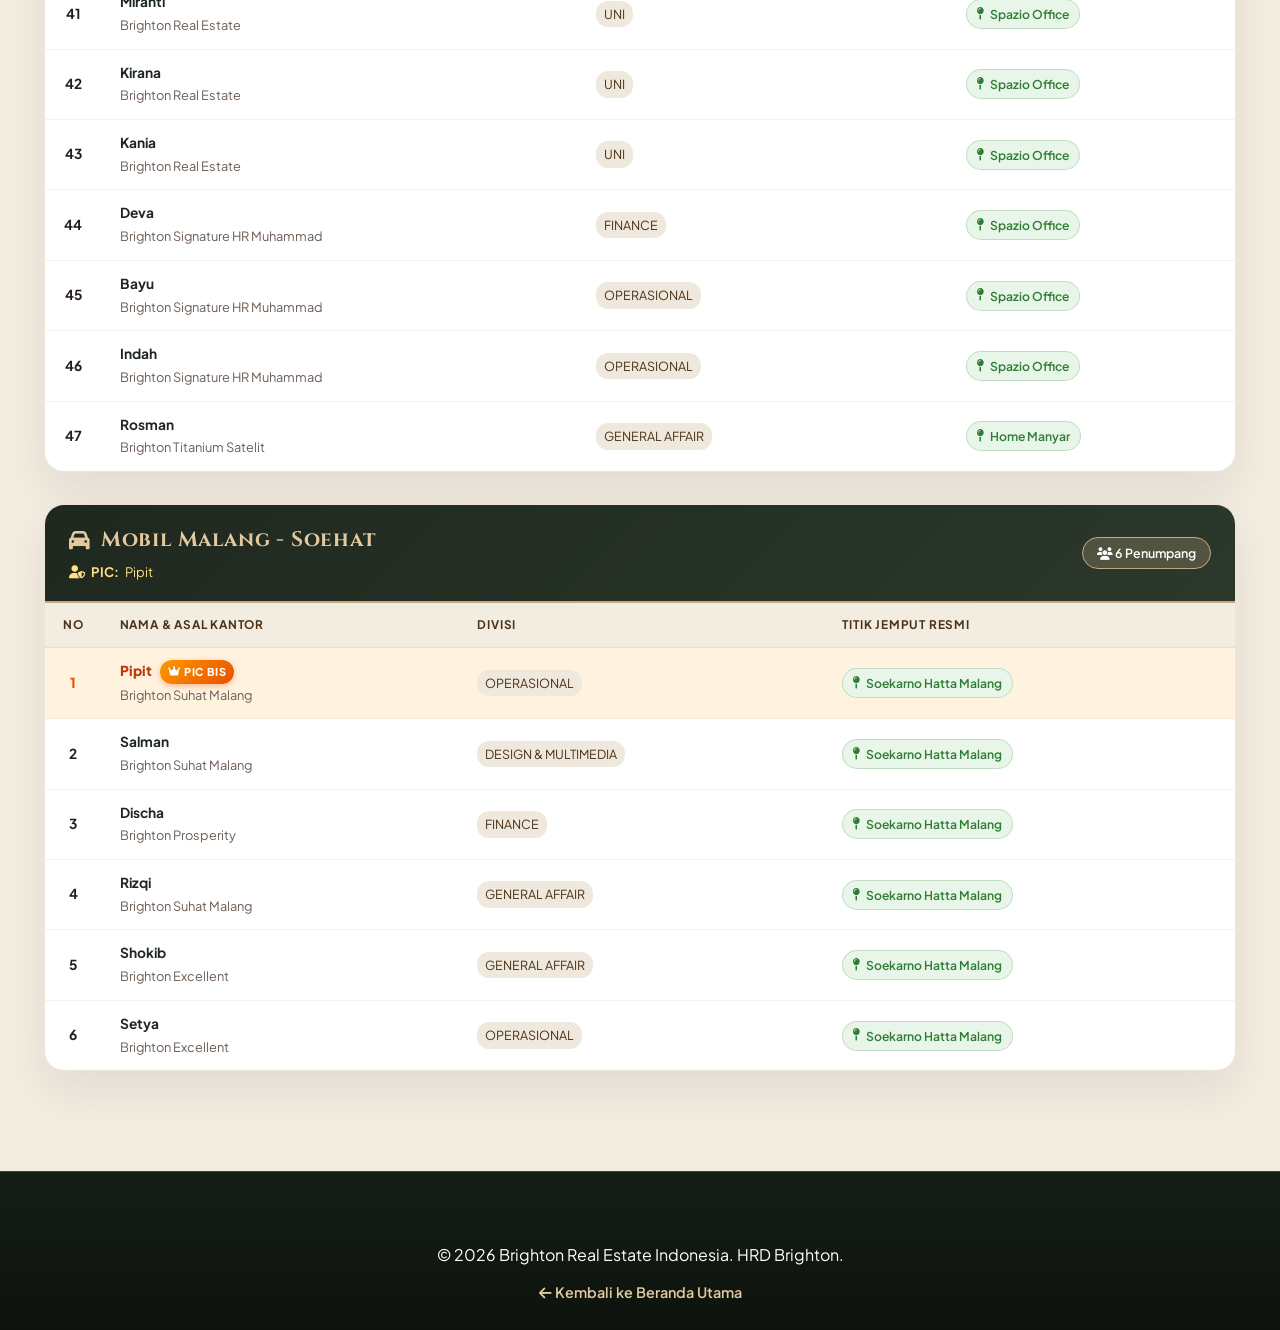
==== commit c4433f01: "close hiace" ====
--- a/bis.html
+++ b/bis.html
@@ -233,7 +233,7 @@
                     <input type="text" id="busSearchInput" placeholder="Cari nama Anda di sini..." autocomplete="off">
                 </div>
                 <div class="filter-pills" id="vehicleFilterPills">
-                    <button class="filter-pill active" data-vehicle="ALL">Semua Armada (4)</button>
+                    <button class="filter-pill active" data-vehicle="ALL">Semua Armada (3)</button>
                 </div>
             </div>
 
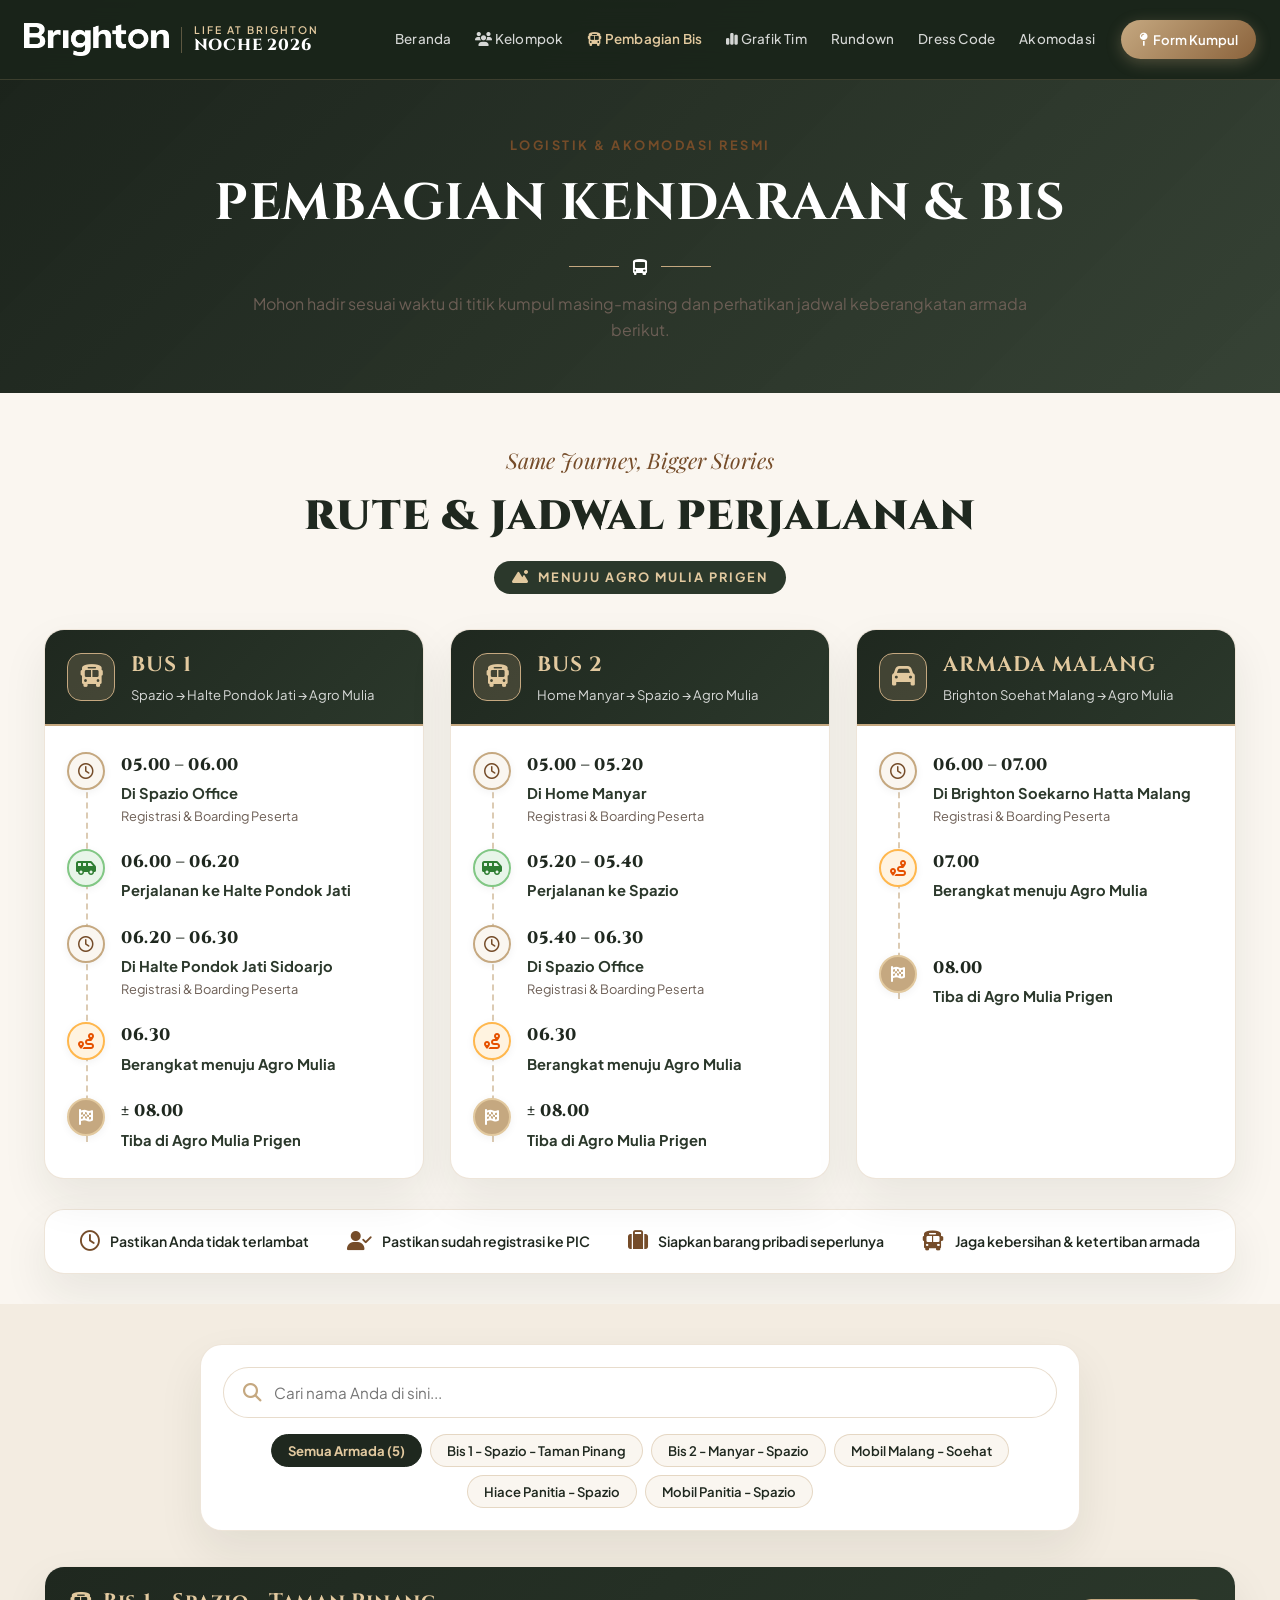
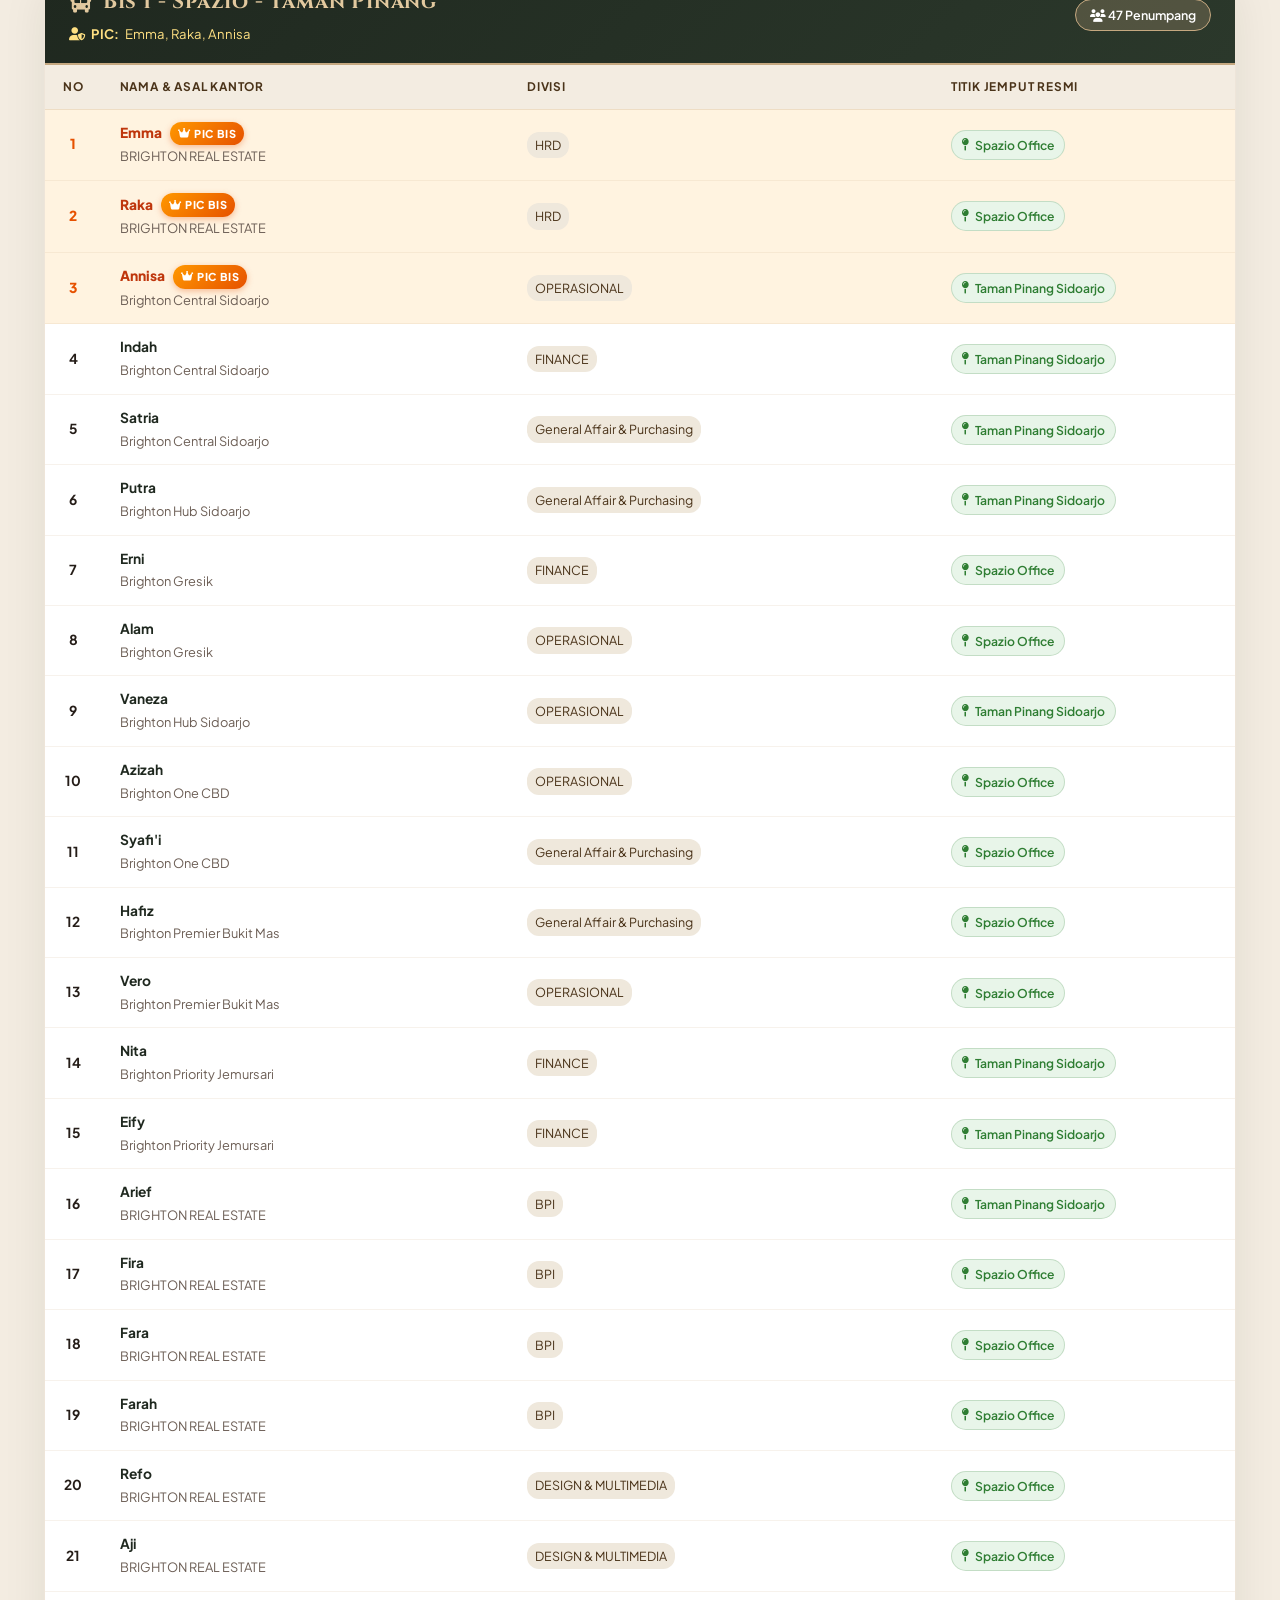
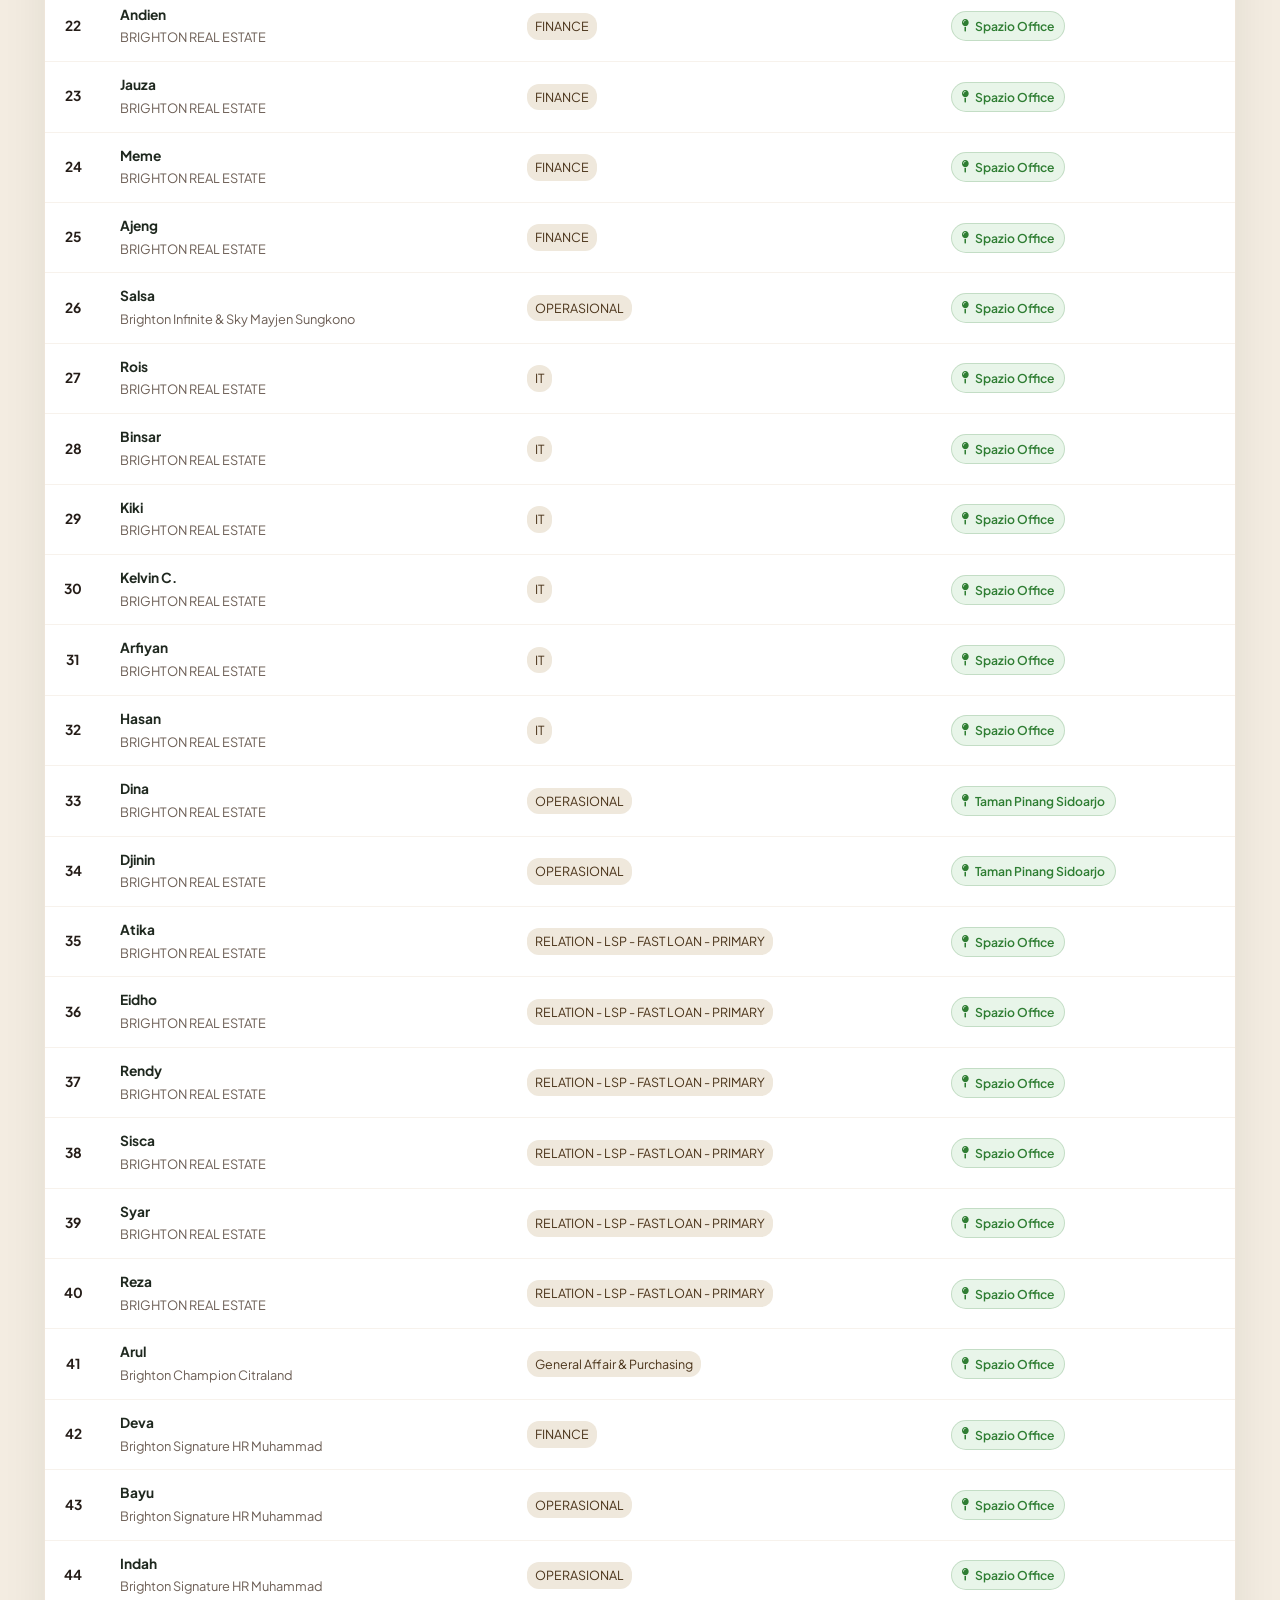
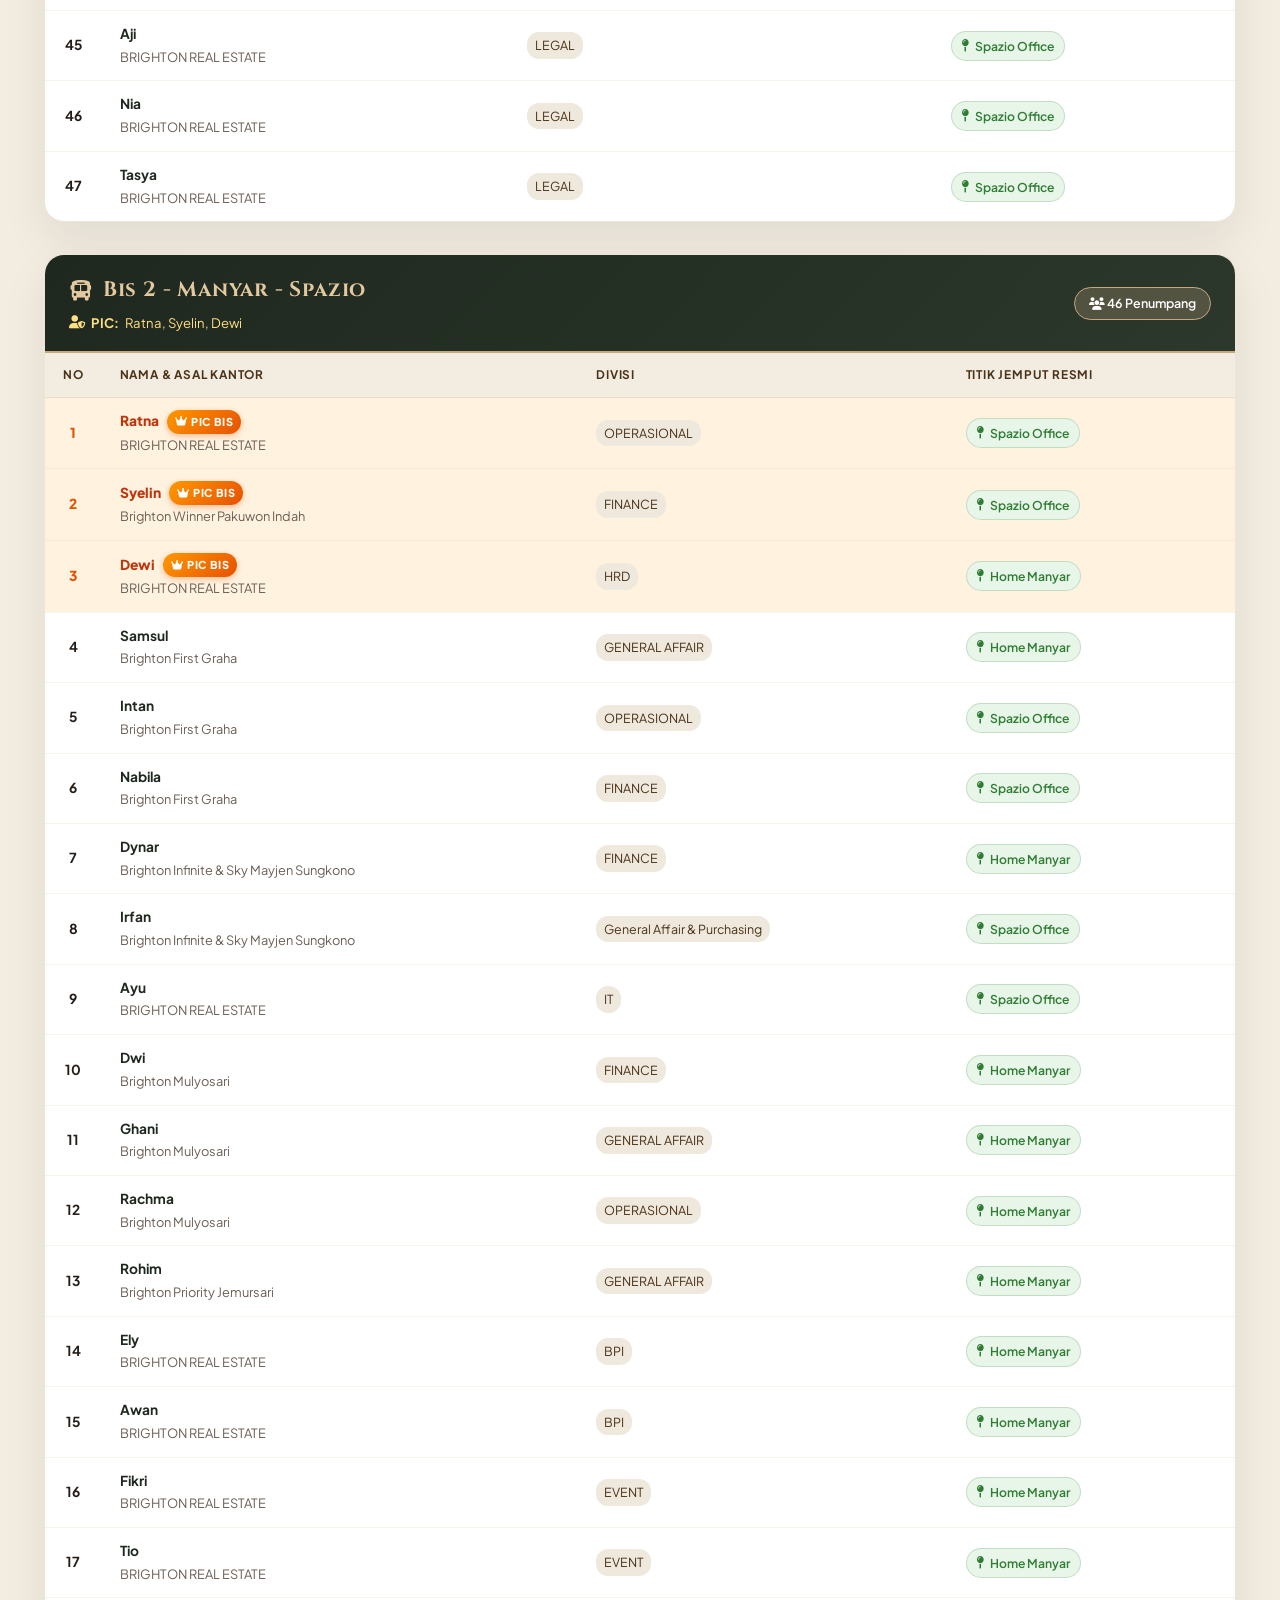
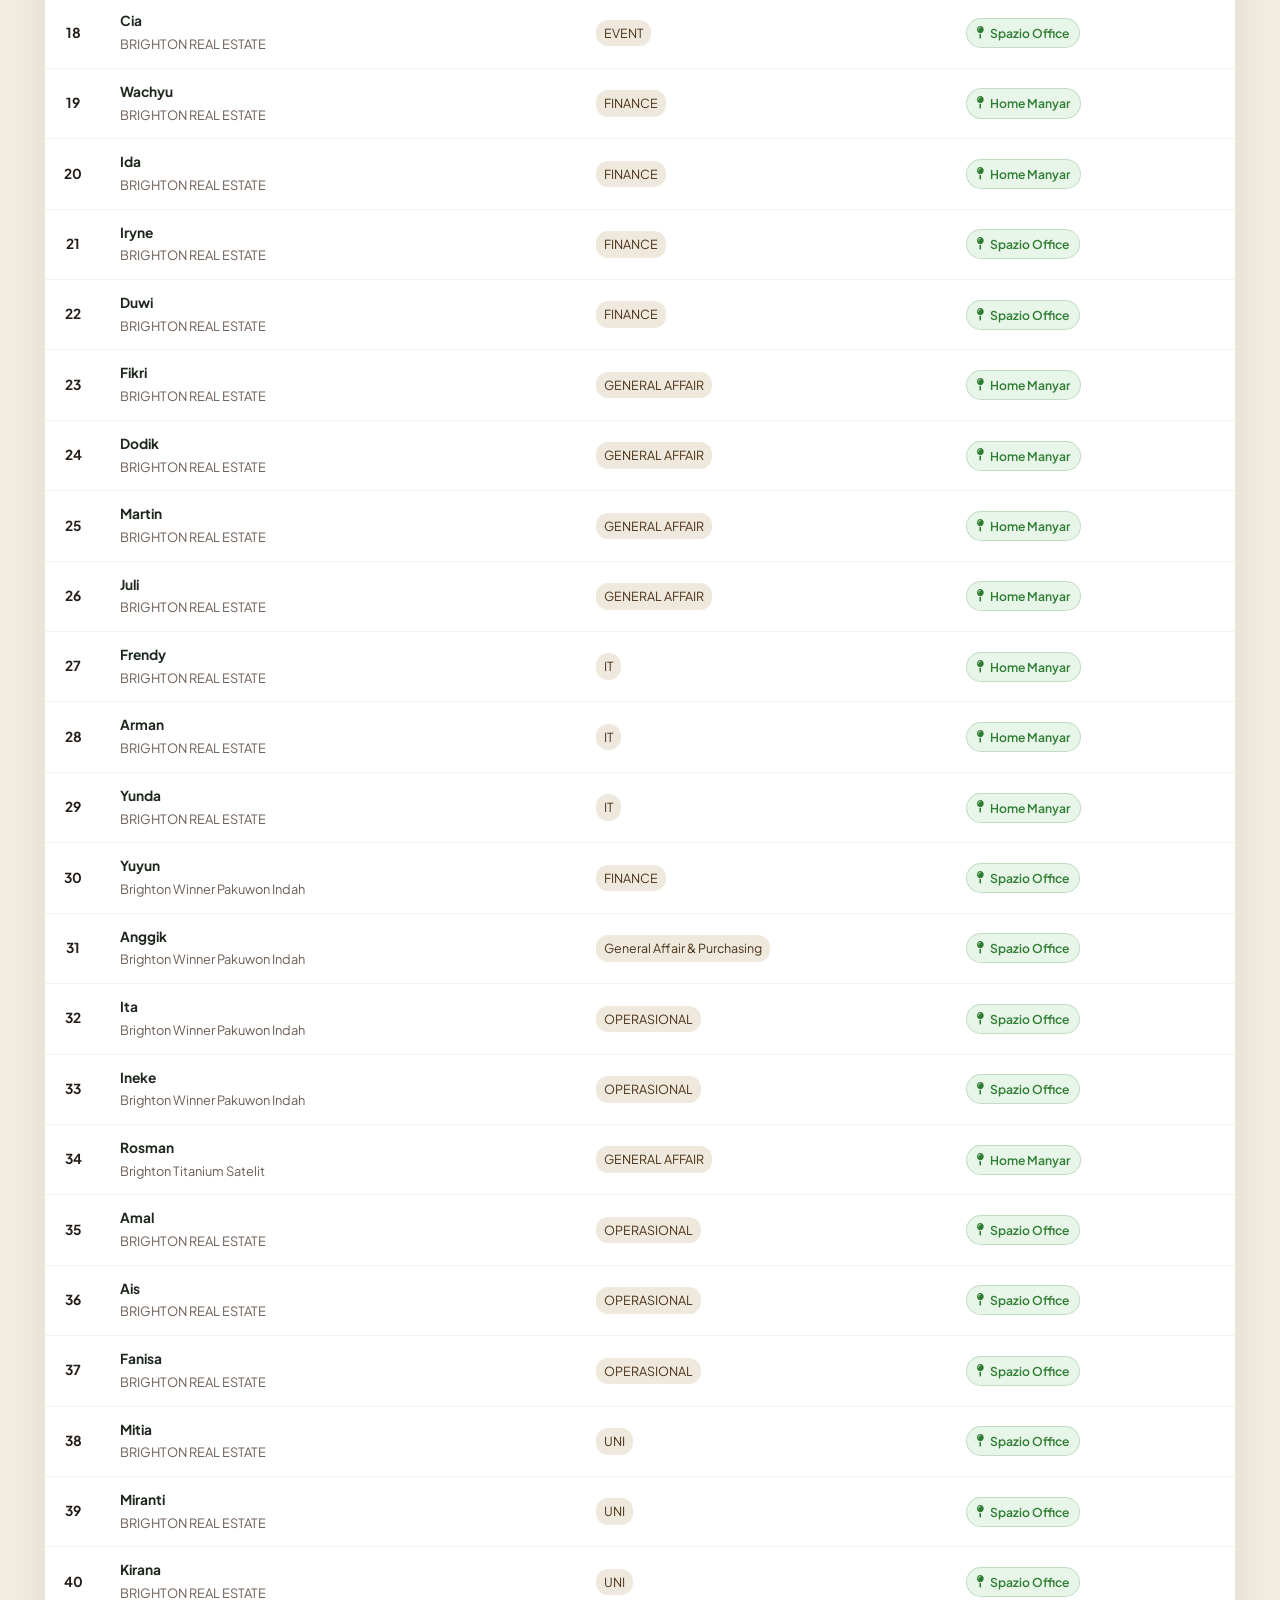
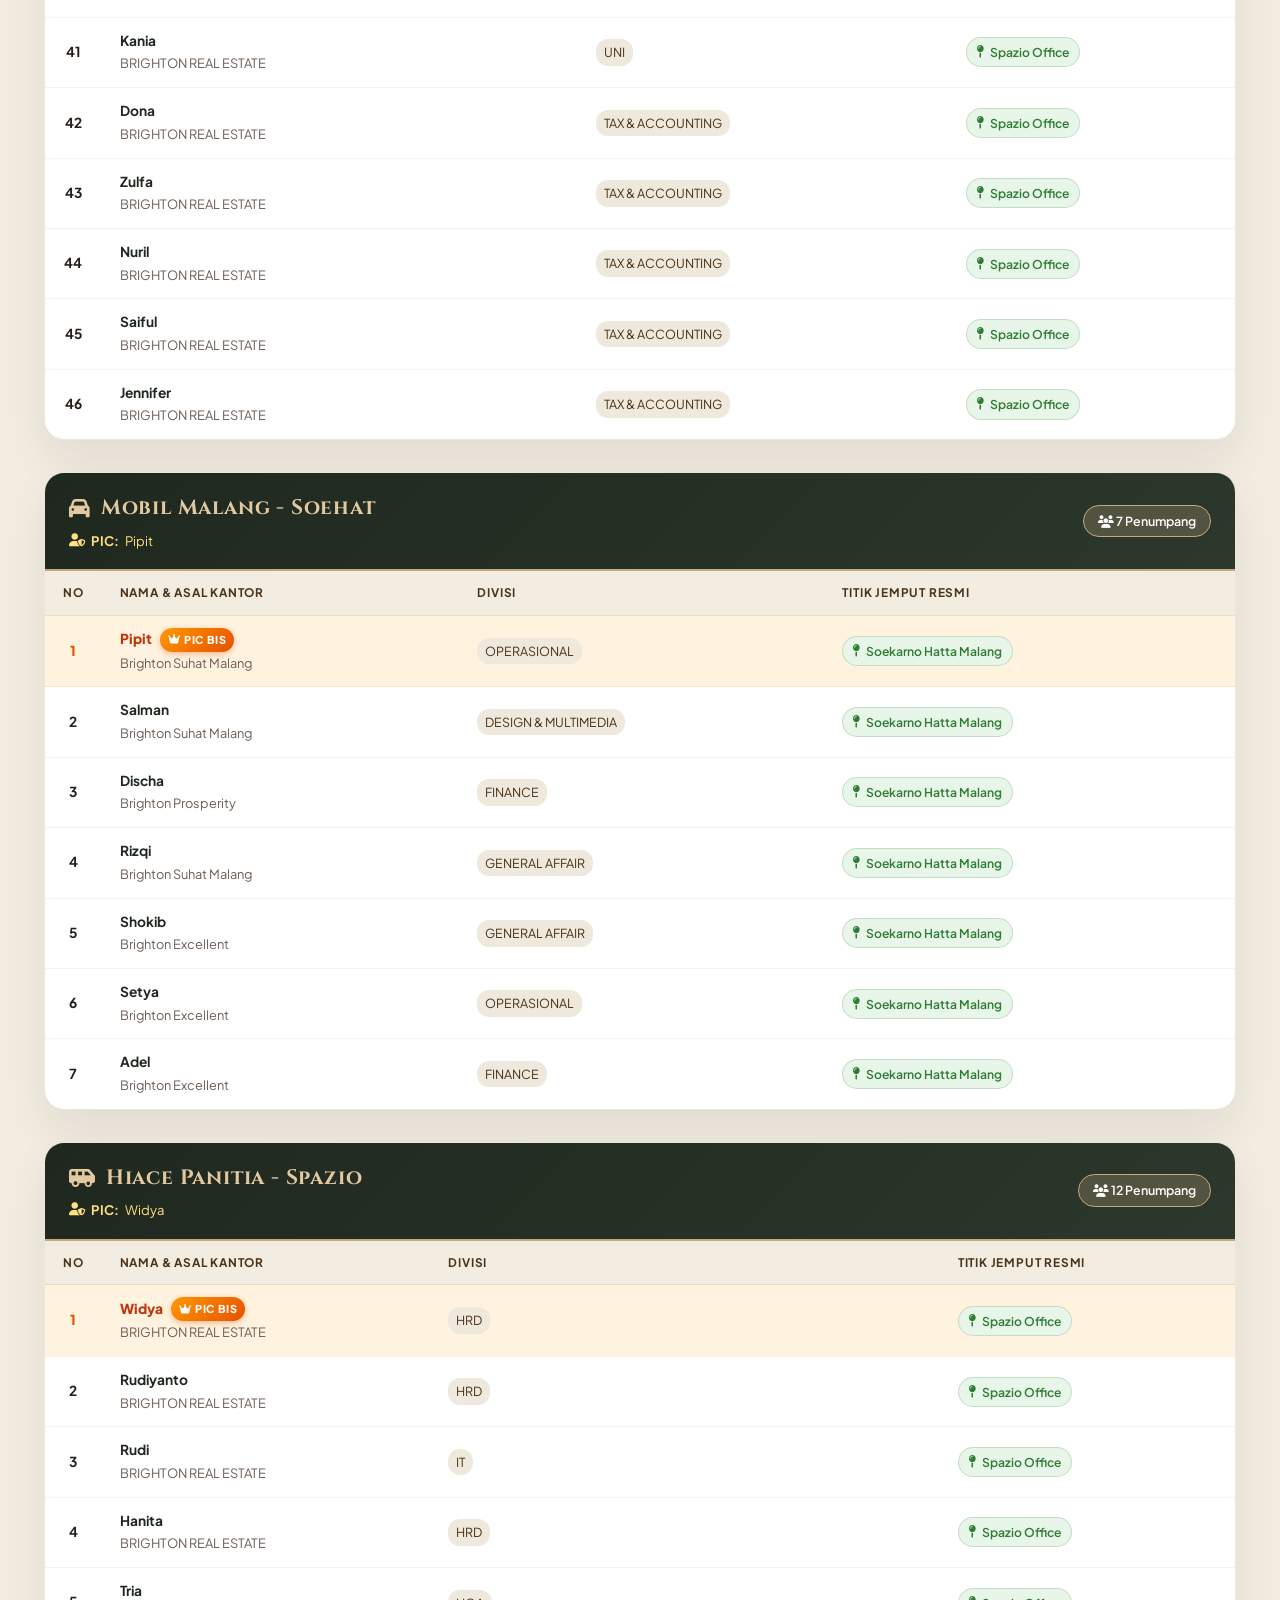
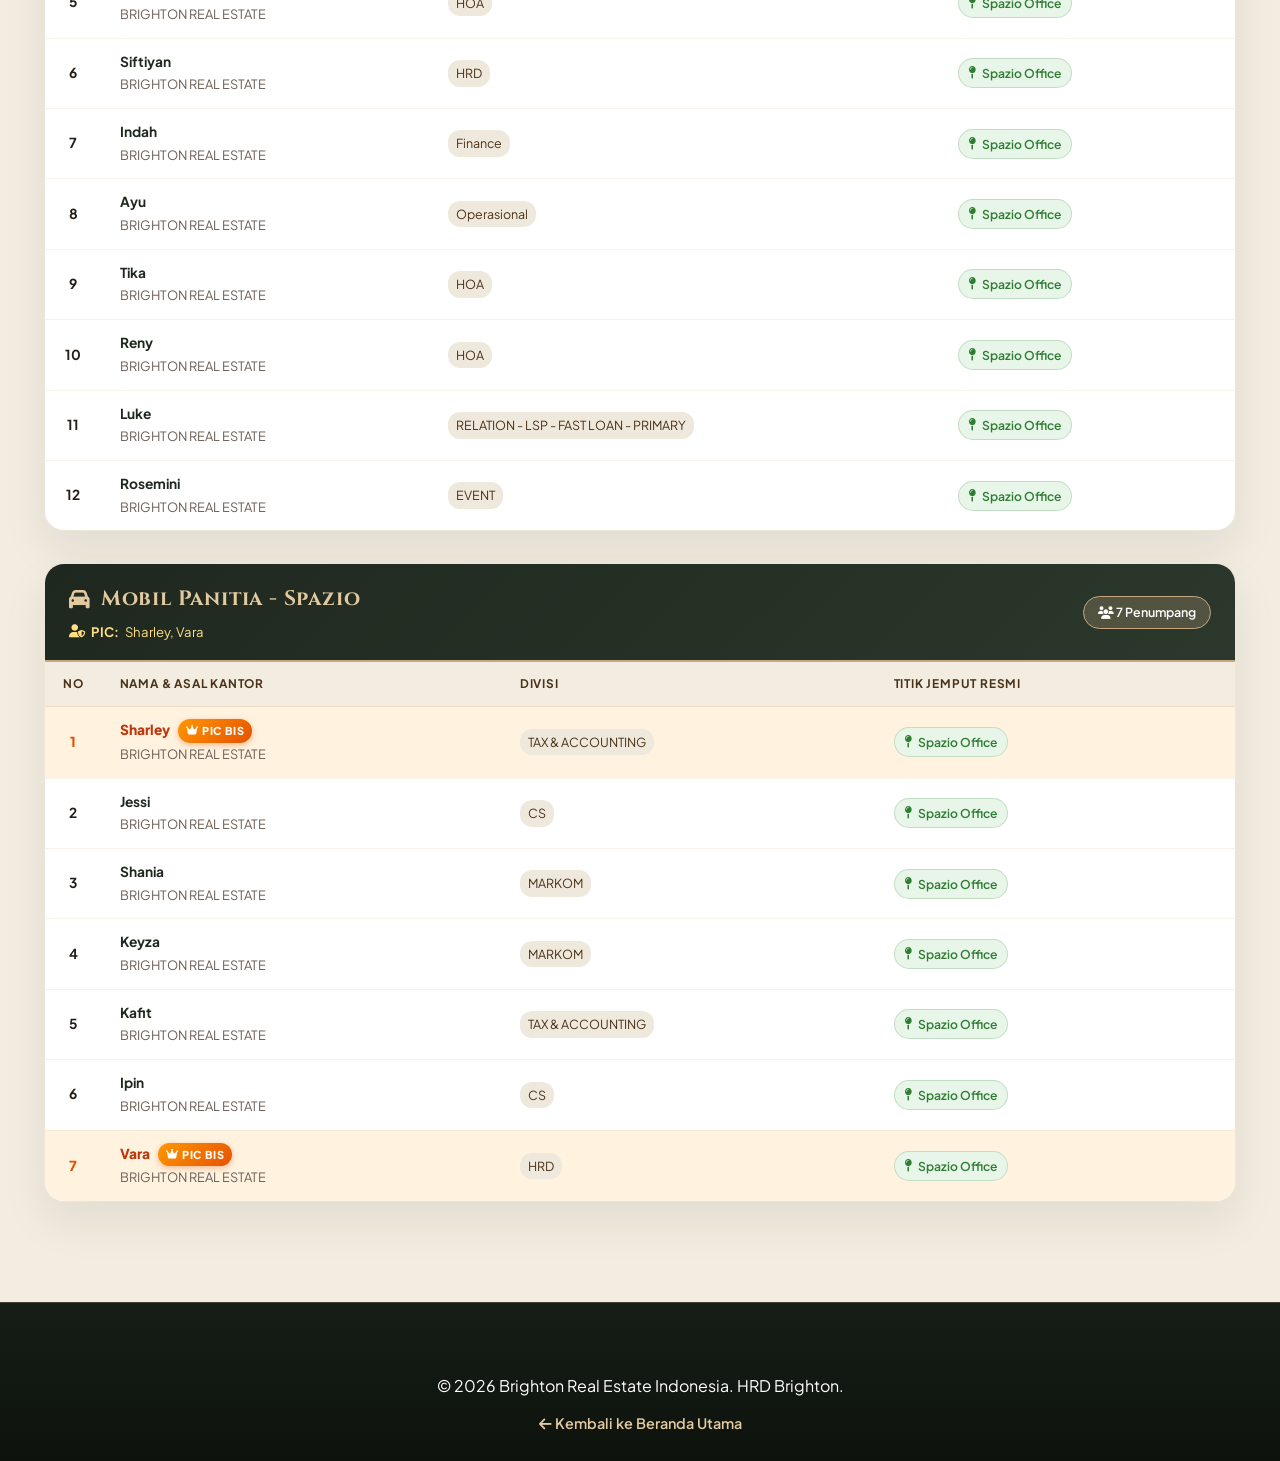
==== commit 1eb37338: "update data" ====
--- a/bis.html
+++ b/bis.html
@@ -232,9 +232,9 @@
                     <i class="fa-solid fa-magnifying-glass"></i>
                     <input type="text" id="busSearchInput" placeholder="Cari nama Anda di sini..." autocomplete="off">
                 </div>
-                <div class="filter-pills" id="vehicleFilterPills">
-                    <button class="filter-pill active" data-vehicle="ALL">Semua Armada (3)</button>
-                </div>
+<div class="filter-pills" id="vehicleFilterPills">
+    <button class="filter-pill active" data-vehicle="ALL">Semua Armada (5)</button>
+</div>
             </div>
 
             <div class="vehicles-cards-grid" id="vehiclesContainer" style="margin-top: 35px;">
